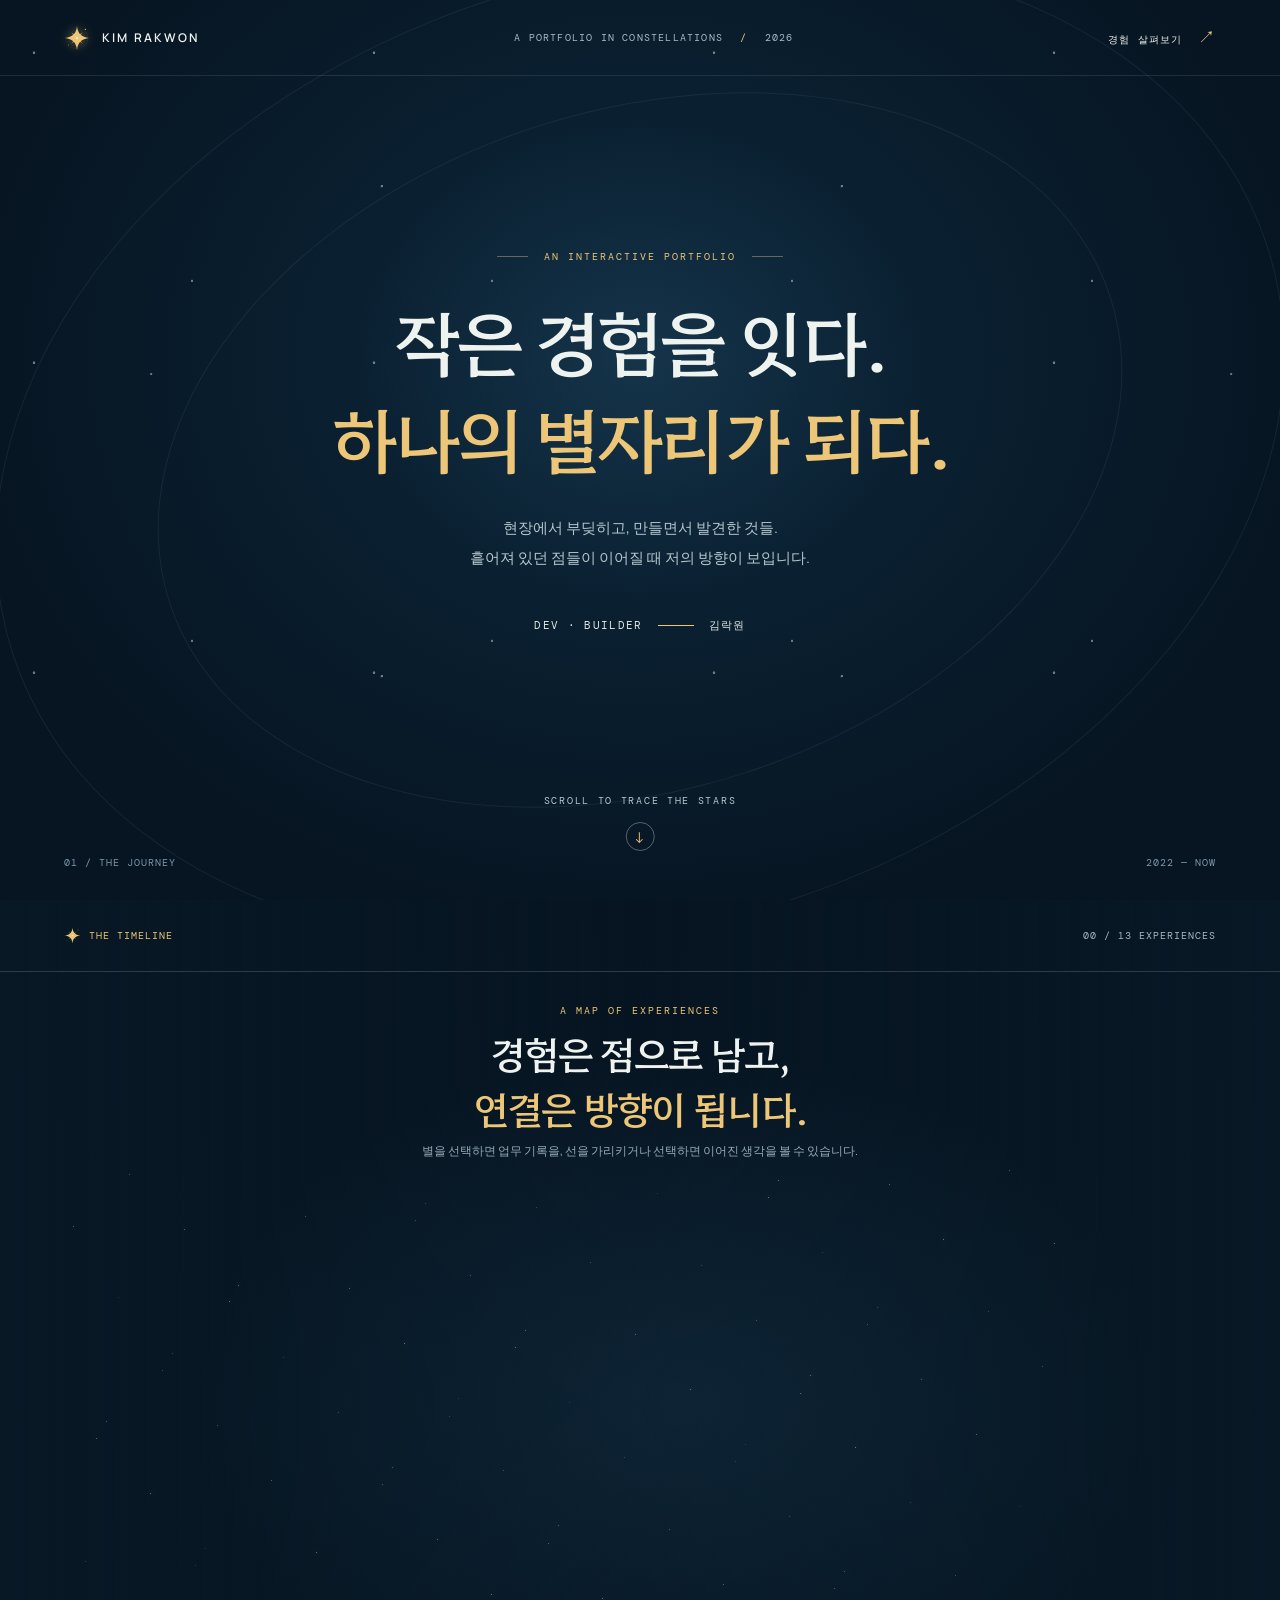
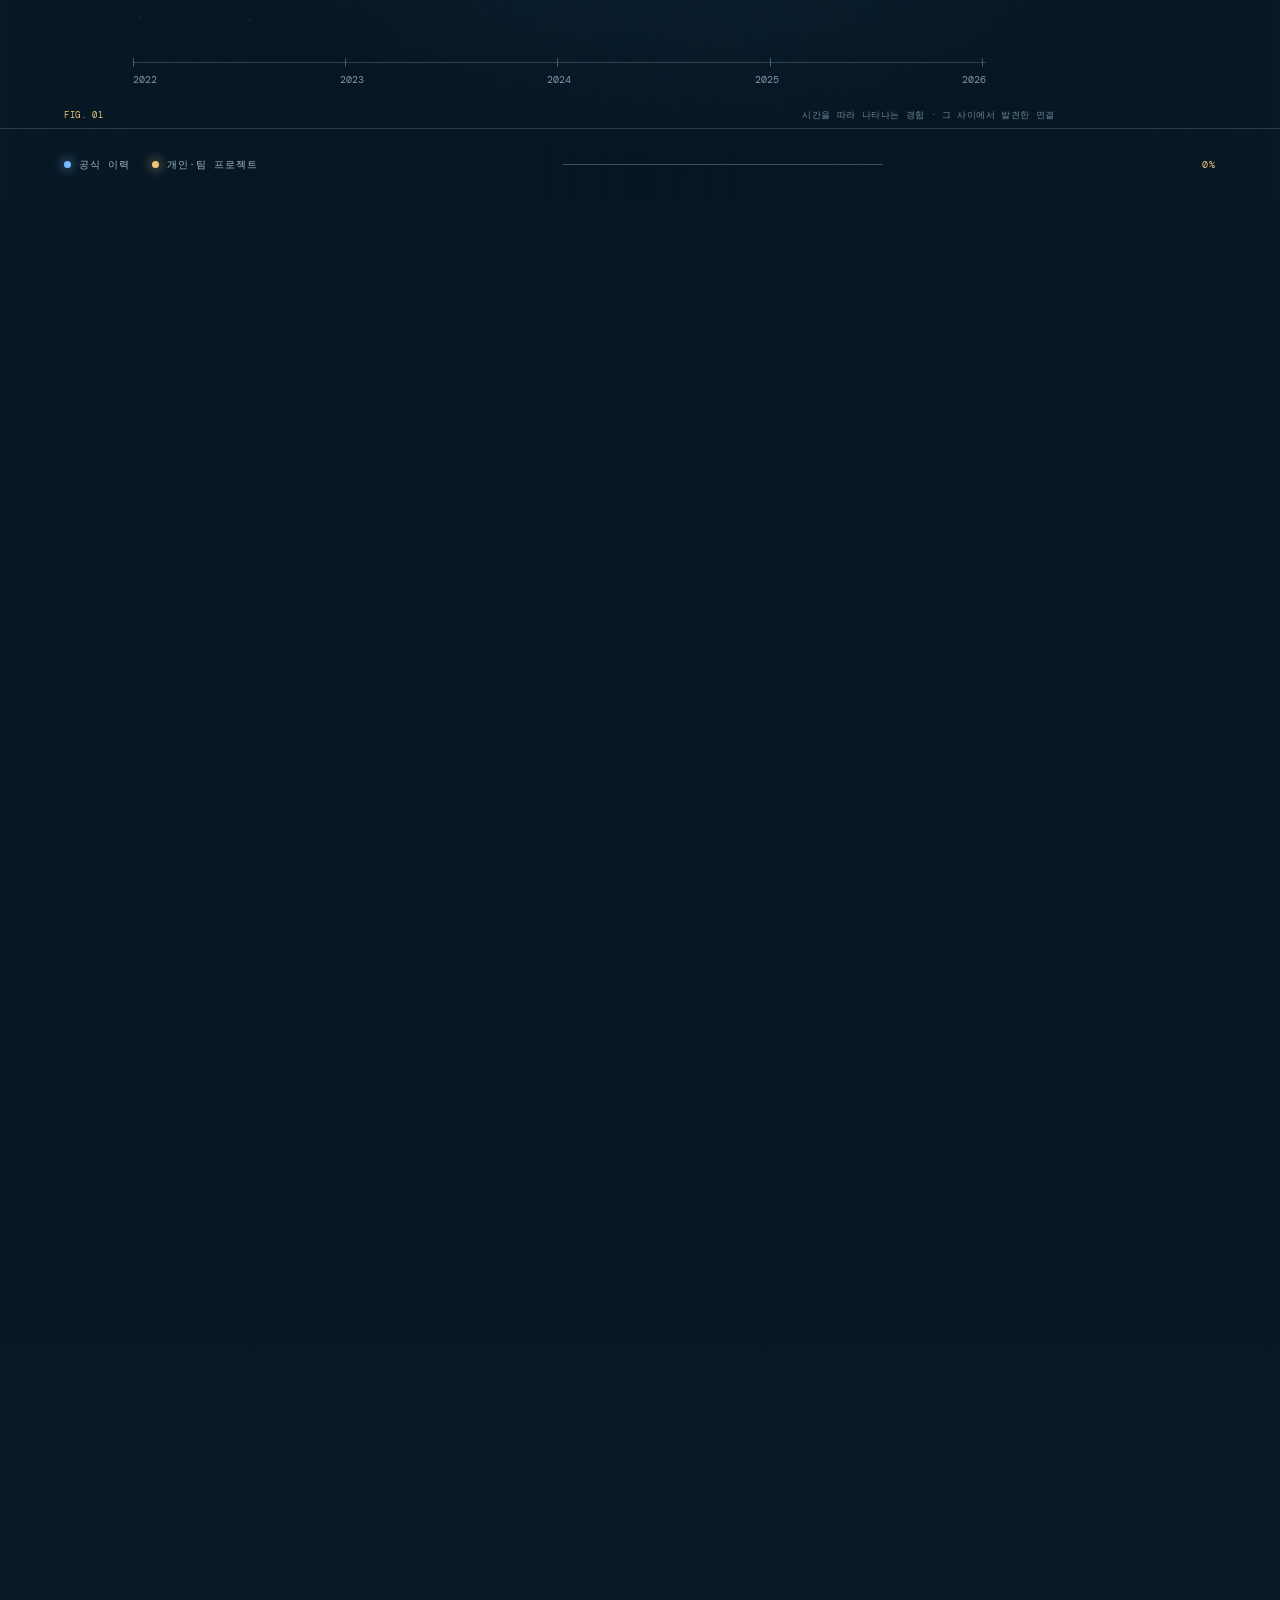
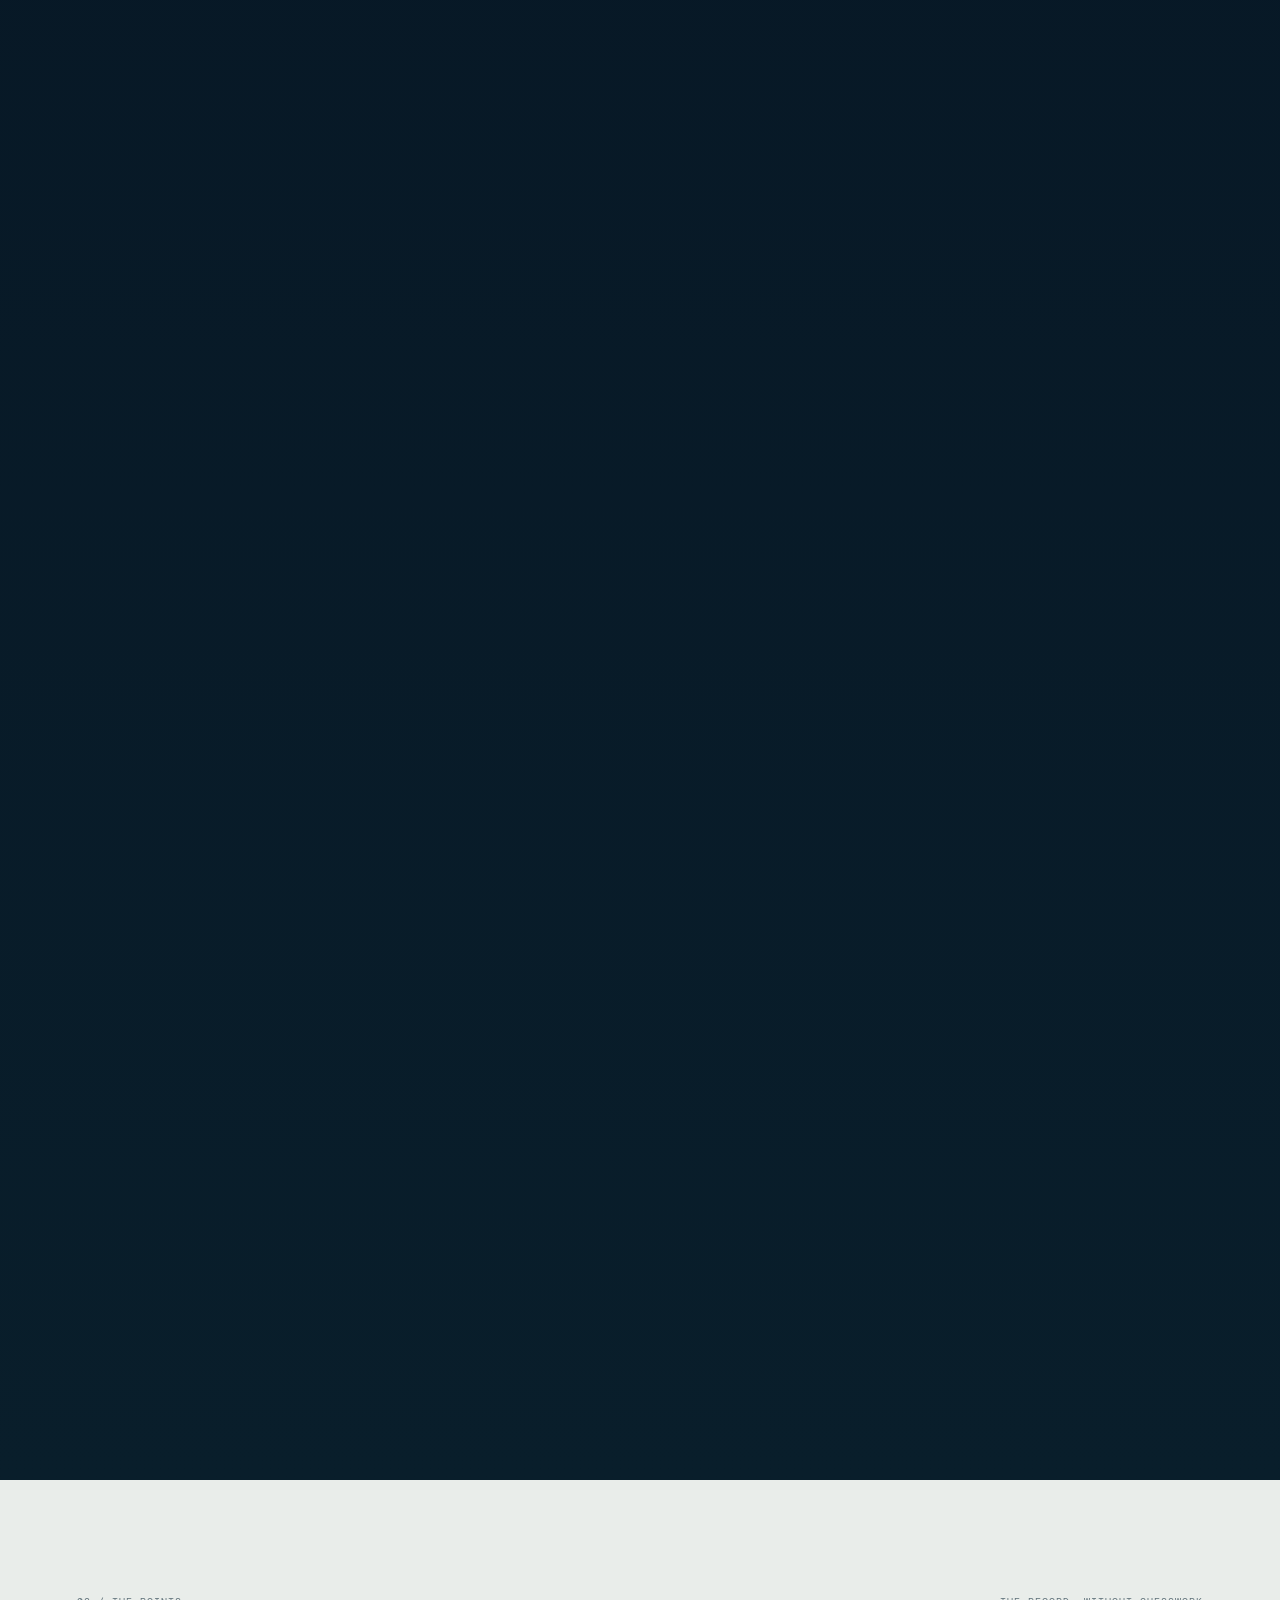
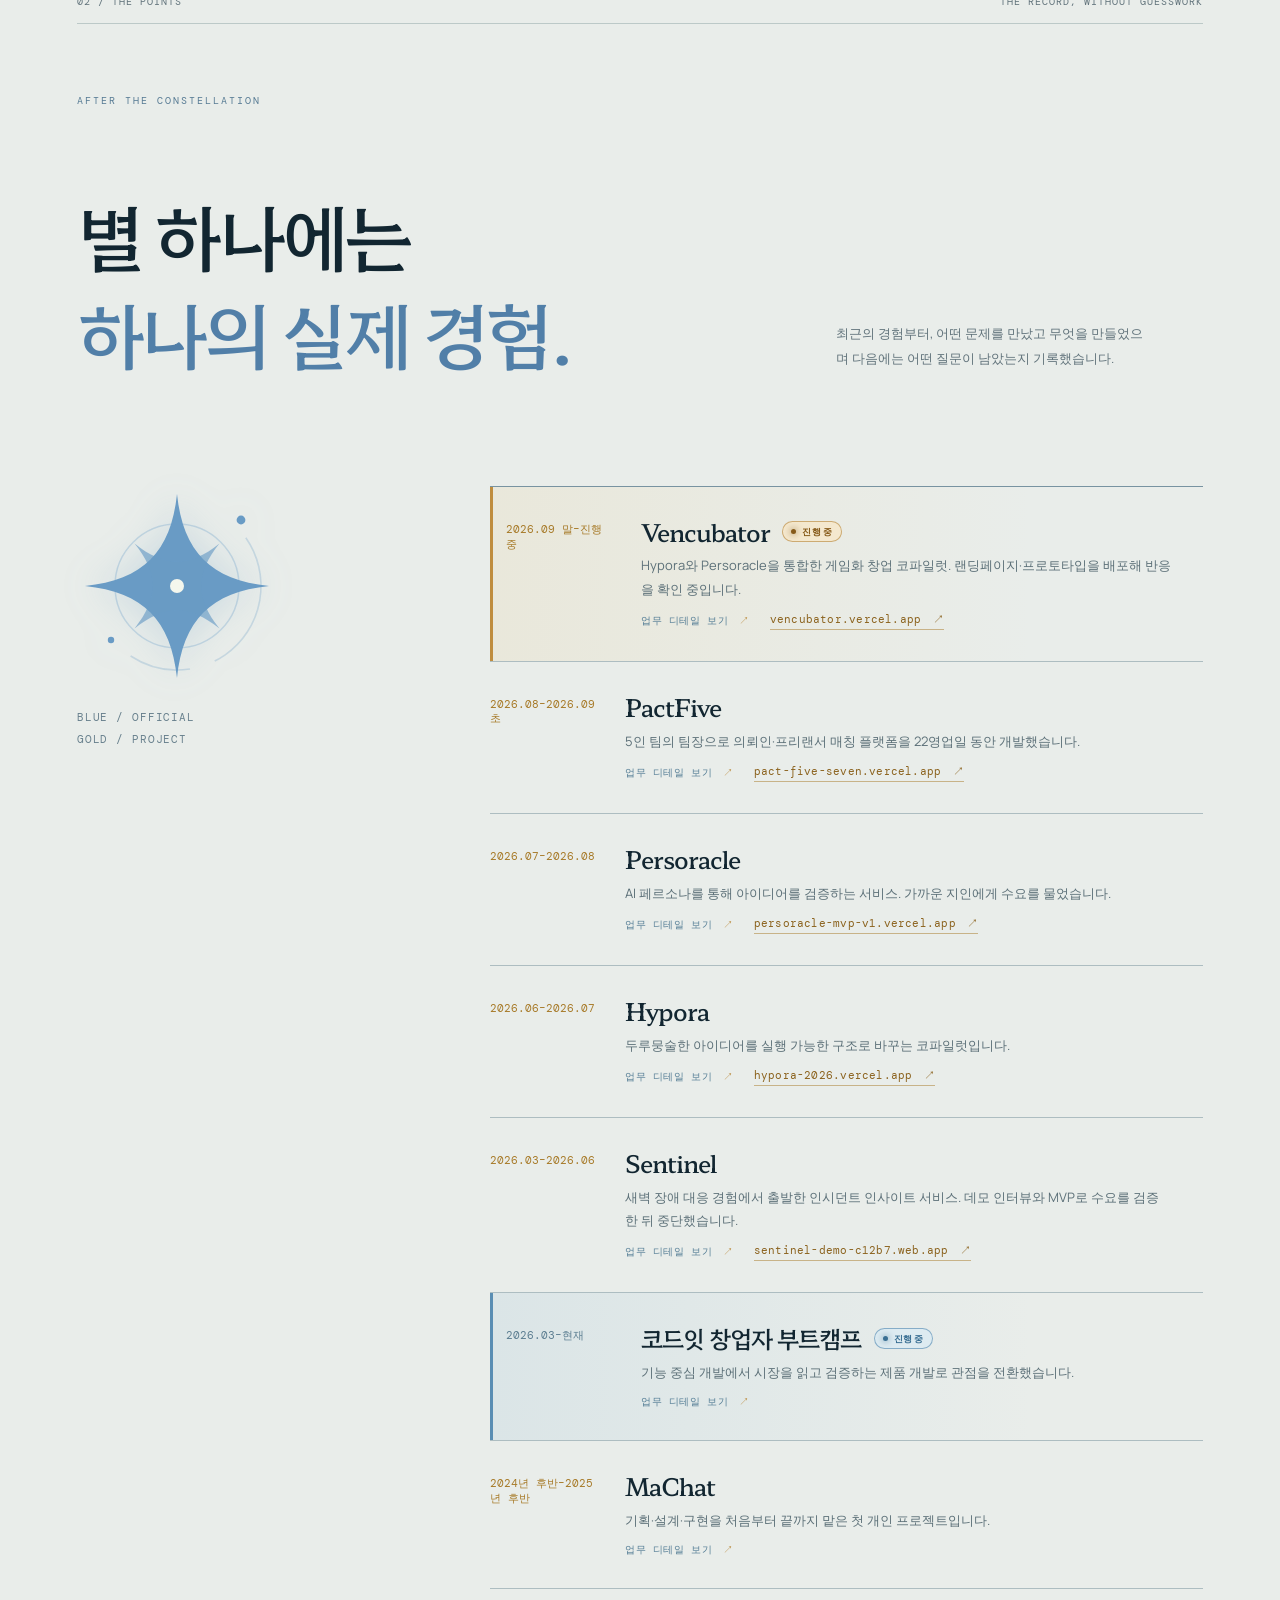
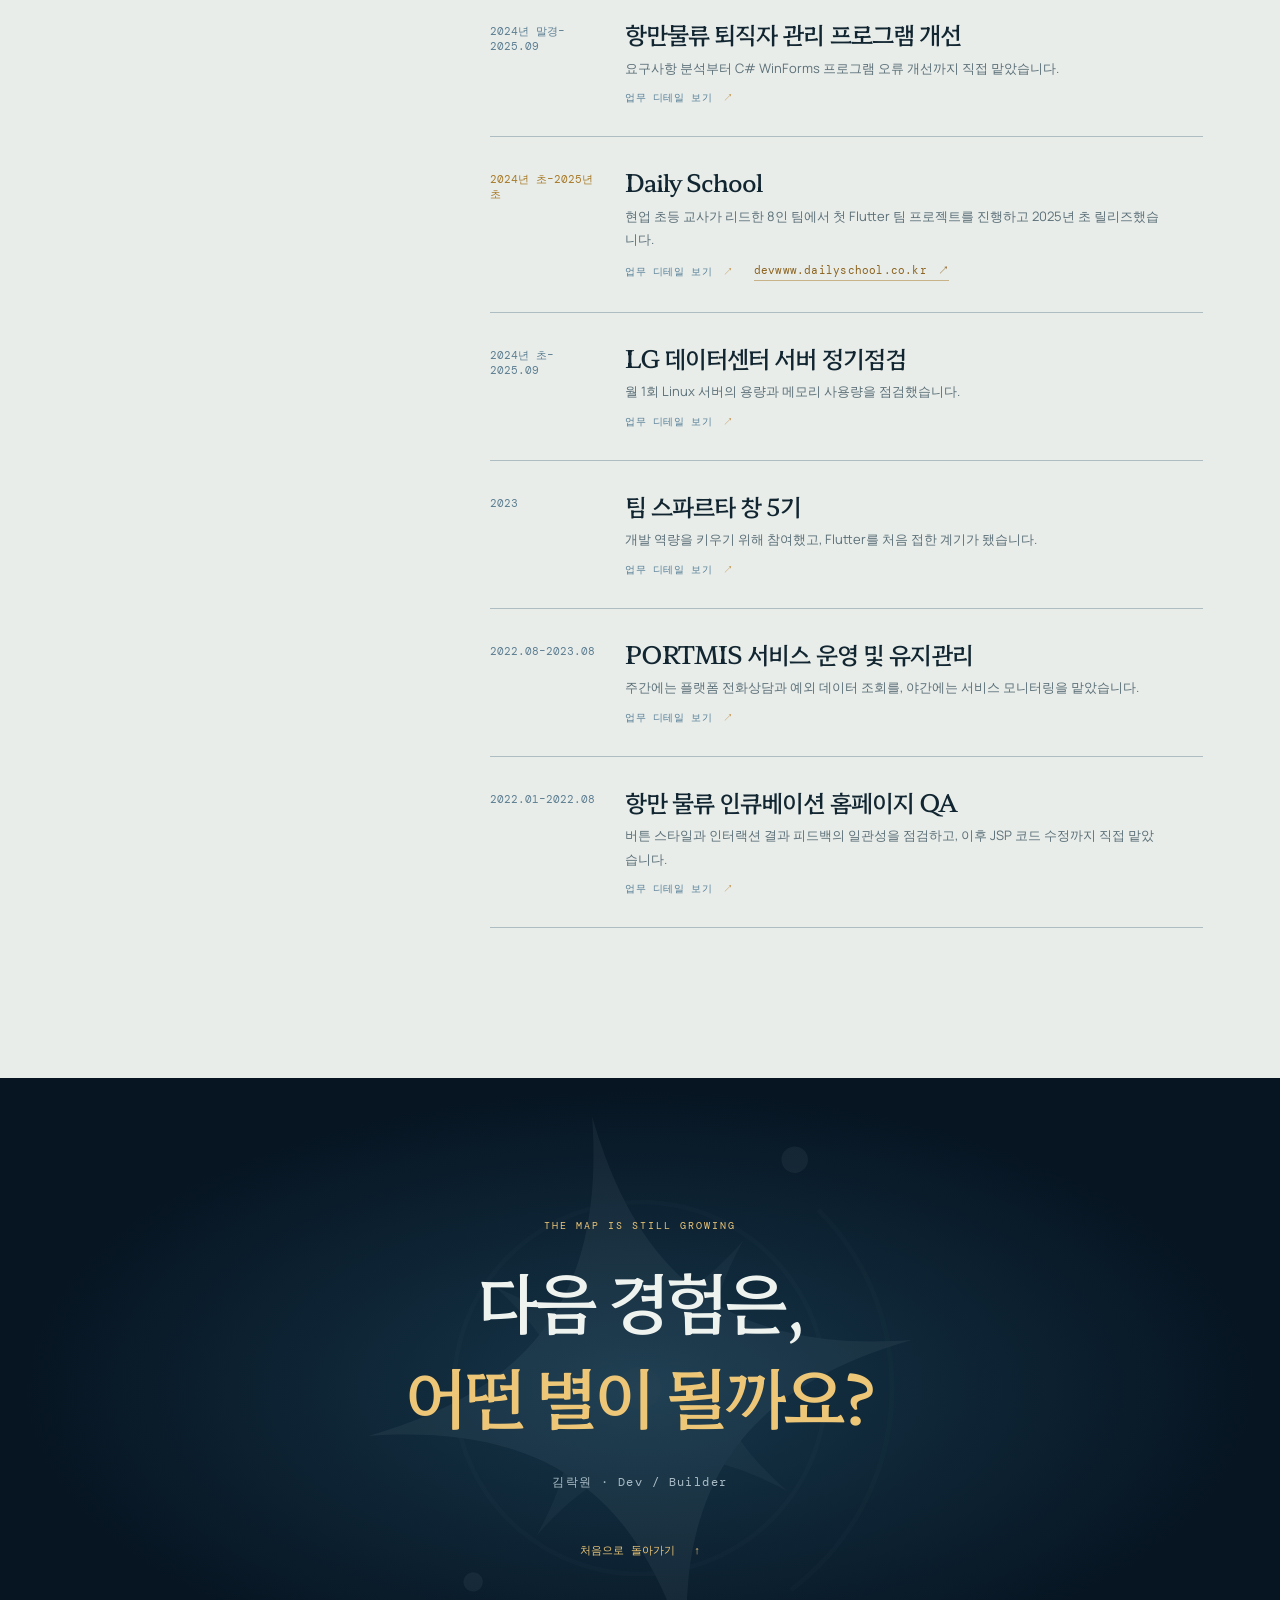
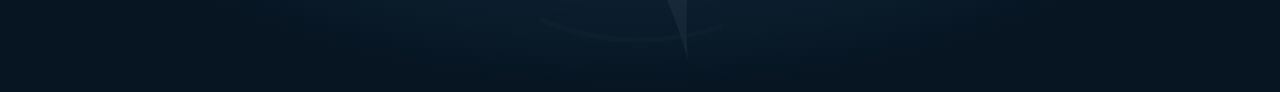
==== index.html @ ddd767a5 "Publish portfolio site" ====
<!doctype html>
<html lang="ko">
<head>
  <meta charset="utf-8">
  <meta name="viewport" content="width=device-width, initial-scale=1">
  <meta name="theme-color" content="#071522">
  <meta name="description" content="김락원의 경험을 잇는 인터랙티브 별자리 포트폴리오. 공식 경력과 개인 프로젝트를 시간의 흐름 속에서 살펴보세요.">
  <title>김락원 — 경험을 잇는 별자리</title>
  <link rel="icon" type="image/svg+xml" href="favicon.svg">
  <link rel="preconnect" href="https://fonts.googleapis.com">
  <link rel="preconnect" href="https://fonts.gstatic.com" crossorigin>
  <link href="https://fonts.googleapis.com/css2?family=DM+Mono:wght@400;500&family=Hahmlet:wght@400;500;600;700&family=Manrope:wght@400;500;600;700&display=swap" rel="stylesheet">
  <link rel="stylesheet" href="styles.css">
  <script src="portfolio-data.js" defer></script>
  <script src="script.js" defer></script>
</head>
<body>
  <svg class="symbol-defs" xmlns="http://www.w3.org/2000/svg" aria-hidden="true" focusable="false">
    <symbol id="constellation-mark" viewBox="0 0 100 100">
      <circle cx="50" cy="50" r="42" fill="none" stroke="currentColor" stroke-width=".8" opacity=".27" stroke-dasharray="72 13 31 148" transform="rotate(-35 50 50)"/>
      <circle cx="50" cy="50" r="31" fill="none" stroke="currentColor" stroke-width=".75" opacity=".3"/>
      <path d="M50 4 C53 33 67 47 96 50 C67 53 53 67 50 96 C47 67 33 53 4 50 C33 47 47 33 50 4Z" fill="currentColor"/>
      <path d="M50 20 C52 39 61 48 80 50 C61 52 52 61 50 80 C48 61 39 52 20 50 C39 48 48 39 50 20Z" fill="currentColor" opacity=".65" transform="rotate(45 50 50)"/>
      <circle cx="50" cy="50" r="3.5" fill="#f4f7ed"/>
      <circle cx="82" cy="17" r="2.2" fill="currentColor"/>
      <circle cx="17" cy="77" r="1.6" fill="currentColor"/>
    </symbol>
  </svg>
  <a class="skip-link" href="#experience">경험 목록으로 건너뛰기</a>
  <header class="site-header">
    <a class="brand" href="#top" aria-label="김락원 포트폴리오 맨 위로"><svg class="brand-mark" aria-hidden="true" focusable="false"><use href="#constellation-mark"/></svg><span>KIM RAKWON</span></a>
    <span class="header-index">A PORTFOLIO IN CONSTELLATIONS <i> / </i> 2026</span>
    <a class="header-link" href="#experience">경험 살펴보기 <span aria-hidden="true">↗</span></a>
  </header>

  <main id="top">
    <section class="prologue" aria-labelledby="intro-title">
      <div class="prologue-orbit orbit-one" aria-hidden="true"></div>
      <div class="prologue-orbit orbit-two" aria-hidden="true"></div>
      <div class="prologue-inner">
        <p class="eyebrow"><span class="eyebrow-rule"></span> AN INTERACTIVE PORTFOLIO <span class="eyebrow-rule"></span></p>
        <h1 id="intro-title"><span class="hero-title-line"><span class="hero-title-piece">작은 경험을 잇다.</span></span><span class="hero-title-line"><span class="hero-title-piece"><em>하나의 별자리가 되다.</em></span></span></h1>
        <p class="intro-copy">현장에서 부딪히고, 만들면서 발견한 것들.<br>흩어져 있던 점들이 이어질 때 저의 방향이 보입니다.</p>
        <p class="intro-signature">DEV · BUILDER <span class="signature-line"></span> 김락원</p>
      </div>
      <a class="scroll-cue" href="#constellation" aria-label="별자리 탐색 시작"><span>SCROLL TO TRACE THE STARS</span><span class="scroll-icon" aria-hidden="true">↓</span></a>
      <div class="prologue-corner left">01 / THE JOURNEY</div><div class="prologue-corner right">2022 — NOW</div>
    </section>

    <section class="constellation-scroll" id="constellation" aria-labelledby="sky-title">
      <div class="sky-stage">
        <div class="sky-grain" aria-hidden="true"></div>
        <div class="stage-top"><span class="stage-label"><svg class="stage-mark" aria-hidden="true" focusable="false"><use href="#constellation-mark"/></svg><span id="stagePhase">THE FIRST POINT</span></span><span class="stage-counter"><span id="stageCount">00</span> / <span id="totalCount">00</span> EXPERIENCES</span></div>
        <div class="stage-heading"><p class="eyebrow">A MAP OF EXPERIENCES</p><h2 id="sky-title">경험은 점으로 남고,<br><em>연결은 방향이 됩니다.</em></h2><p>별을 선택하면 업무 기록을, 선을 가리키거나 선택하면 이어진 생각을 볼 수 있습니다.</p></div>
        <div class="star-chart" id="starChart" aria-label="시간에 따라 드러나는 경험의 별자리">
          <div class="ambient-stars" id="ambientStars" aria-hidden="true"></div>
          <svg class="connection-layer" id="connectionLayer" viewBox="0 0 1000 600" preserveAspectRatio="none" aria-label="경험 사이의 관계"></svg>
          <div class="stars-layer" id="starsLayer"></div>
          <div class="chart-axis"><span>2022</span><span>2023</span><span>2024</span><span>2025</span><span>2026</span></div>
          <div class="chart-caption"><span class="chart-caption-index">FIG. 01</span><span>시간을 따라 나타나는 경험 · 그 사이에서 발견한 연결</span></div>
        </div>
        <aside class="skill-trace" id="skillTrace" aria-label="경험에 따라 변화하는 스킬 그래프"><button class="skill-toggle" id="skillToggle" type="button" aria-expanded="false" aria-controls="skillContent"><span>SKILL TRACE</span><span id="skillEvent">경험이 쌓이면 변합니다</span><b>↗</b></button><div class="skill-content" id="skillContent"><p>10점 만점 자기평가 · 6점은 중상급입니다. 스킬을 가리키거나 선택하면 관련 별이 강조됩니다.</p><div id="skillRows"></div></div></aside>
        <div class="stage-bottom"><div class="legend"><span><i class="legend-dot official"></i> 공식 이력</span><span><i class="legend-dot personal"></i> 개인·팀 프로젝트</span></div><div class="progress-track" aria-hidden="true"><span id="progressFill"></span></div><span class="progress-label" id="progressLabel">0%</span></div>
        <aside class="relation-popover" id="relationPopover" aria-live="polite" hidden><button id="relationClose" type="button" aria-label="관계 설명 닫기">×</button><span id="relationLabel">RELATION</span><h3 id="relationTitle"></h3><p id="relationBody"></p><small>확인된 영향과 같은 맥락의 경험을 설명에서 구분합니다.</small></aside>
      </div>
    </section>

    <section class="experience-section" id="experience" aria-labelledby="experience-title">
      <div class="section-top"><span>02 / THE POINTS</span><span>THE RECORD, WITHOUT GUESSWORK</span></div>
      <div class="experience-heading"><p class="eyebrow">AFTER THE CONSTELLATION</p><h2 id="experience-title">별 하나에는<br><em>하나의 실제 경험.</em></h2><p>최근의 경험부터, 어떤 문제를 만났고 무엇을 만들었으며 다음에는 어떤 질문이 남았는지 기록했습니다.</p></div>
      <div class="experience-layout"><div class="experience-intro"><svg class="intro-asterisk" aria-hidden="true" focusable="false"><use href="#constellation-mark"/></svg><p>BLUE / OFFICIAL<br>GOLD / PROJECT</p></div><ol class="experience-list" id="experienceList"></ol></div>
    </section>
    <section class="closing" aria-labelledby="closing-title"><svg class="closing-orbit" aria-hidden="true" focusable="false"><use href="#constellation-mark"/></svg><p class="eyebrow">THE MAP IS STILL GROWING</p><h2 id="closing-title">다음 경험은,<br><em>어떤 별이 될까요?</em></h2><p>김락원 · Dev / Builder</p><a href="#top">처음으로 돌아가기 <span aria-hidden="true">↑</span></a></section>
  </main>
  <dialog class="detail-dialog" id="detailDialog" aria-labelledby="dialogTitle"><div class="dialog-head"><span id="dialogGroup">EXPERIENCE</span><button id="dialogClose" type="button" aria-label="상세 설명 닫기">×</button></div><div class="dialog-scroll"><div class="dialog-hero"><p id="dialogDate"></p><h2 id="dialogTitle"></h2><p id="dialogSummary"></p></div><div class="dialog-grid"><section><span>01 / PROBLEM</span><h3>어떤 문제였나</h3><p id="dialogProblem"></p></section><section><span>02 / SOLUTION</span><h3>어떻게 풀었나</h3><p id="dialogSolution"></p></section></div><section class="dialog-metrics"><span>03 / EVIDENCE</span><h3>확인할 수 있는 수치와 기록</h3><ul id="dialogMetrics"></ul></section><section class="dialog-extra" id="dialogExtra" hidden><span>04 / IMPLEMENTATION</span><h3>구현 기록</h3><p id="dialogExtraText"></p></section><div class="model-gallery" id="modelGallery" hidden><div class="model-heading"><span>ILLUSTRATIVE MODELS / NOT MEASURED RESULTS</span><h3>MaChat의 읽기량과 AI 호출 설계</h3><p>아래 값은 가정을 바꿔 보는 설계 비교입니다. 실측 성능이나 실제 비용을 뜻하지 않습니다.</p></div><div class="model-grid"><div class="model-card"><h4>채팅 첫 진입의 문서 읽기</h4><p>3개 방에 500개 메시지가 있다고 가정. 각 방에서 처음 30개만 불러옵니다.</p><div class="model-bars"><div><span>전체 불러오기</span><b id="chatBaseline">1,500</b><i style="--bar:100%"></i></div><div><span>초기 30개씩</span><b id="chatOptimized">90</b><i class="gold" style="--bar:6%"></i></div></div><strong id="chatSaving">초기 문서 읽기 94% 감소(모델)</strong><small>이후 스크롤에 따른 추가 읽기, 캐시 적중률, 네트워크 요청 수는 포함하지 않습니다.</small></div><div class="model-card"><h4>마스터 Voca의 호출 재사용</h4><p>사용자마다 20개 단어를 조회하고, 전체에 100개의 고유 단어가 있다고 가정합니다.</p><label for="userRange">가정 사용자 수 <output id="userOutput">100명</output></label><input id="userRange" type="range" min="10" max="1000" step="10" value="100"><div class="model-bars"><div><span>매번 AI 추론</span><b id="vocaBaseline">2,000</b><i style="--bar:100%"></i></div><div><span>마스터 Voca 재사용</span><b id="vocaOptimized">100</b><i class="gold" style="--bar:5%"></i></div></div><strong id="vocaSaving">AI 호출 95% 감소(모델)</strong><small>마스터에 없는 단어, 새 단어의 선처리 비용과 실제 캐시 적중률은 별도입니다.</small></div></div></div><div class="dialog-foot"><a id="dialogLink" href="#" target="_blank" rel="noopener noreferrer" hidden>서비스 보기 <span aria-hidden="true">↗</span></a></div></div></dialog>
</body>
</html>
---- styles.css ----
:root{--night:#071522;--night-2:#091d2d;--night-3:#0c2535;--ink:#eef3f0;--muted:#9caeb9;--line:#ffffff29;--blue:#7db9ff;--gold:#edc677;--serif:Hahmlet,Georgia,serif;--sans:Manrope,'Apple SD Gothic Neo',sans-serif;--mono:'DM Mono',monospace}*{box-sizing:border-box}html{scroll-behavior:smooth}body{margin:0;background:var(--night);color:var(--ink);font-family:var(--sans);overflow-x:hidden}button,a{-webkit-tap-highlight-color:transparent}button{font:inherit}a{color:inherit}.skip-link{position:absolute;top:-100px;left:12px;z-index:60;background:#fff;color:#001;padding:12px}.skip-link:focus{top:12px}.site-header{position:absolute;z-index:20;top:0;left:0;width:100%;height:76px;display:flex;align-items:center;justify-content:space-between;padding:0 clamp(22px,5vw,84px);border-bottom:1px solid #ffffff1a}.brand{display:flex;align-items:center;gap:12px;text-decoration:none;font:600 12px var(--sans);letter-spacing:.18em}.brand-mark{font-size:24px;color:var(--gold);line-height:1}.header-index,.header-link{font:10px var(--mono);letter-spacing:.12em;color:#a9bac4}.header-index i{color:var(--gold);font-style:normal;margin:0 10px}.header-link{text-decoration:none;color:var(--ink)}.header-link span{color:var(--gold);font-size:17px;margin-left:8px}.prologue{min-height:100svh;min-height:760px;display:grid;place-items:center;position:relative;isolation:isolate;overflow:hidden;background:radial-gradient(ellipse at 50% 40%,#15344a 0%,#0a2031 32%,var(--night) 74%)}.prologue:before{content:'';position:absolute;inset:0;z-index:-1;opacity:.42;background-image:radial-gradient(circle at 10% 17%,#fff 0 1px,transparent 1.6px),radial-gradient(circle at 83% 38%,#fff 0 1px,transparent 1.5px),radial-gradient(circle at 64% 78%,#fff 0 .8px,transparent 1.5px),radial-gradient(circle at 28% 68%,#fff 0 .7px,transparent 1.5px);background-size:340px 310px,460px 490px,300px 360px,540px 550px}.prologue-orbit{position:absolute;border:1px solid #bad7ec14;border-radius:50%;transform:rotate(-18deg);pointer-events:none}.orbit-one{width:min(90vw,990px);height:min(62vw,680px)}.orbit-two{width:min(115vw,1320px);height:min(85vw,950px)}.prologue-inner{position:relative;text-align:center;padding:118px 24px 135px;width:100%;max-width:1200px}.eyebrow{font:10px var(--mono);letter-spacing:.2em;color:var(--gold);margin:0}.prologue .eyebrow{display:flex;justify-content:center;align-items:center;gap:16px}.eyebrow-rule{width:31px;height:1px;background:#dab67670}.prologue h1{font:500 clamp(46px,5.6vw,89px)/1.35 var(--serif);letter-spacing:-.055em;margin:28px 0 28px;text-wrap:balance}.prologue h1 em,.stage-heading h2 em,.experience-heading h2 em,.closing h2 em{font-style:normal;color:var(--gold)}.intro-copy{font-size:clamp(13px,1.2vw,16px);line-height:1.95;color:#b7c7ce;margin:0}.intro-signature{display:flex;align-items:center;justify-content:center;gap:15px;margin:45px 0 0;color:#e2e9e7;font:11px var(--mono);letter-spacing:.12em}.signature-line{height:1px;width:36px;background:var(--gold)}.scroll-cue{position:absolute;bottom:49px;left:50%;transform:translateX(-50%);display:flex;flex-direction:column;align-items:center;gap:15px;text-decoration:none;font:10px var(--mono);letter-spacing:.17em;color:#b7c7ce;white-space:nowrap}.scroll-icon{border:1px solid #ffffff52;border-radius:50%;height:29px;width:29px;display:grid;place-items:center;font:15px var(--sans);color:var(--gold);animation:nudge 2.8s ease-in-out infinite}@keyframes nudge{50%{transform:translateY(5px)}}.prologue-corner{position:absolute;bottom:31px;font:10px var(--mono);color:#7d97a7;letter-spacing:.1em}.prologue-corner.left{left:clamp(22px,5vw,84px)}.prologue-corner.right{right:clamp(22px,5vw,84px)}
.constellation-scroll{height:420vh;position:relative;background:linear-gradient(#071522,#071725 48%,#091e2b)}.sky-stage{height:100svh;min-height:680px;position:sticky;top:0;overflow:hidden;isolation:isolate;display:flex;flex-direction:column}.sky-grain{pointer-events:none;position:absolute;inset:0;z-index:-1;background:radial-gradient(ellipse at 53% 56%,#16354a77,transparent 50%),linear-gradient(90deg,#081825 0%,transparent 50%,#081825 100%)}.stage-top,.stage-bottom{display:flex;align-items:center;justify-content:space-between;padding-left:clamp(22px,5vw,84px);padding-right:clamp(22px,5vw,84px);height:72px;flex:none}.stage-top{border-bottom:1px solid var(--line)}.stage-label,.stage-counter,.legend,.progress-label{font:10px var(--mono);letter-spacing:.1em;color:#a7b9c5}.stage-label{color:var(--gold)}.stage-heading{text-align:center;padding:32px 20px 8px;flex:none;transition:opacity .5s,transform .5s}.stage-heading h2{font:500 clamp(28px,3vw,48px)/1.42 var(--serif);letter-spacing:-.05em;margin:8px 0}.stage-heading>p:last-child{font-size:12px;color:#96aab7;margin:0}.sky-stage.is-late .stage-heading{opacity:.3;transform:translateY(-8px)}.star-chart{position:relative;flex:1;min-height:330px;max-height:620px;margin:0 clamp(16px,5vw,82px) 0;overflow:hidden}.ambient-stars{position:absolute;inset:0;pointer-events:none}.ambient-stars i{position:absolute;display:block;width:1px;height:1px;border-radius:50%;background:#d0e2e8;opacity:var(--twinkle);box-shadow:0 0 5px #b8d5e7}.connection-layer,.stars-layer{position:absolute;inset:0;width:100%;height:100%}.connection-layer{overflow:visible;pointer-events:none}.connection-path{fill:none;stroke:#a5c8e6;stroke-width:1.15;opacity:.52;stroke-dasharray:var(--length);stroke-dashoffset:var(--length);transition:stroke-dashoffset .45s linear}.connection-path.is-gold{stroke:#dfbd82;opacity:.38;stroke-dasharray:5 8;stroke-dashoffset:0;opacity:0;transition:opacity .6s}.connection-path.is-gold.is-visible{opacity:.45}.star{position:absolute;left:var(--x);top:var(--y);width:54px;height:54px;transform:translate(-50%,-50%) scale(.25);border:0;background:none;color:var(--blue);cursor:pointer;opacity:0;pointer-events:none;transition:opacity .46s,transform .46s cubic-bezier(.2,.8,.2,1);padding:0;display:grid;place-items:center}.star.is-visible{transform:translate(-50%,-50%) scale(1);opacity:1;pointer-events:auto}.star.is-gold{color:var(--gold)}.star:before{content:'';width:16px;height:16px;border-radius:50%;border:1px solid currentColor;position:absolute;opacity:.35;box-shadow:0 0 23px currentColor}.star:after{content:'';width:7px;height:7px;border-radius:50%;background:currentColor;box-shadow:0 0 12px currentColor,0 0 27px currentColor}.star:hover:before,.star:focus-visible:before,.star.is-selected:before{width:30px;height:30px;opacity:.6}.star:focus-visible{outline:1px solid currentColor;outline-offset:4px;border-radius:50%}.star-label{position:absolute;top:37px;left:50%;transform:translateX(-50%);white-space:nowrap;font:10px var(--mono);letter-spacing:.06em;color:#b9d0d9;text-shadow:0 1px 10px #071522}.star[data-side="left"] .star-label{left:0;transform:none}.star[data-side="right"] .star-label{left:auto;right:0;transform:none}.star.is-gold .star-label{color:#e5c88d}.chart-axis{position:absolute;bottom:42px;left:7%;right:7%;display:flex;justify-content:space-between;border-top:1px solid #d0e4f233;padding-top:10px;font:10px var(--mono);color:#8199a9}.chart-axis:before{content:'';position:absolute;left:0;right:0;top:-5px;height:9px;background:repeating-linear-gradient(90deg,#a7c4d85c 0 1px,transparent 1px calc(25% - 1px))}.chart-caption{position:absolute;bottom:6px;left:0;right:0;display:flex;justify-content:space-between;font:9px var(--mono);letter-spacing:.07em;color:#6d8797}.chart-caption-index{color:var(--gold)}.stage-bottom{gap:28px;border-top:1px solid var(--line)}.legend{display:flex;gap:22px;white-space:nowrap}.legend>span{display:flex;align-items:center;gap:8px}.legend-dot{width:7px;height:7px;border-radius:50%;display:inline-block;box-shadow:0 0 12px currentColor}.legend-dot.official{background:var(--blue);color:var(--blue)}.legend-dot.personal{background:var(--gold);color:var(--gold)}.progress-track{height:1px;background:#ffffff3a;flex:1;max-width:320px}.progress-track span{height:2px;background:var(--gold);display:block;width:0;transform:translateY(-.5px)}.progress-label{min-width:28px;text-align:right;color:var(--gold)}.star-popover{position:absolute;z-index:8;width:min(310px,calc(100vw - 40px));left:var(--popup-x,70%);top:var(--popup-y,49%);transform:translate(-50%,-50%);padding:19px 21px 16px;background:#e9eef0;color:#172a37;box-shadow:0 22px 60px #0007;pointer-events:auto}.star-popover[hidden]{display:none}.star-popover:before{content:'';position:absolute;top:-6px;left:23px;width:12px;height:12px;background:#e9eef0;transform:rotate(45deg)}.popover-top{display:flex;align-items:center;justify-content:space-between;color:#4176a8;font:10px var(--mono);letter-spacing:.13em}.star-popover.is-gold .popover-top{color:#9a6b18}.popover-top button{border:0;background:none;color:#536e7b;cursor:pointer;font:23px var(--sans);line-height:1}.popover-date{margin:17px 0 7px;color:#5d7682;font:10px var(--mono)}.star-popover h3{margin:0 0 10px;font:600 20px/1.45 var(--serif);letter-spacing:-.04em}.star-popover>p:not(.popover-date){font:13px/1.72 var(--sans);color:#425865;margin:0 0 15px}.popover-source{display:block;border-top:1px solid #adc0c8;padding-top:10px;font:9px var(--mono);color:#647d88}
.experience-section{background:#e9edea;color:#122631;padding:115px clamp(22px,6vw,100px) 150px}.section-top{display:flex;justify-content:space-between;color:#61737b;font:10px var(--mono);letter-spacing:.1em;border-bottom:1px solid #bcc9c8;padding-bottom:15px}.experience-heading{display:grid;grid-template-columns:1.3fr .7fr;align-items:end;gap:6vw;margin:70px 0 105px}.experience-heading .eyebrow{grid-column:1/-1;color:#577b94}.experience-heading h2{font:500 clamp(46px,5.7vw,80px)/1.35 var(--serif);letter-spacing:-.06em;margin:0}.experience-heading h2 em{color:#517fa8}.experience-heading>p:last-child{max-width:310px;color:#61737b;font:13px/1.9 var(--sans);margin:0 0 10px}.experience-layout{display:grid;grid-template-columns:.4fr 1fr;gap:10vw}.experience-intro{position:sticky;top:28px;align-self:start}.intro-asterisk{font:200px/1 var(--serif);color:#699bc5}.experience-intro p{font:11px/2 var(--mono);letter-spacing:.08em;color:#68808d;margin:20px 0}.experience-list{margin:0;padding:0;list-style:none;border-top:1px solid #7893a1}.experience-list li{display:grid;grid-template-columns:110px 1fr;gap:25px;padding:28px 0 31px;border-bottom:1px solid #adbdc1}.experience-list .date{font:11px var(--mono);color:#5c7e91;padding-top:7px}.experience-list li.personal .date{color:#a77a28}.experience-list h3{font:500 24px/1.4 var(--serif);letter-spacing:-.04em;margin:0 0 6px}.experience-list p{margin:0;max-width:540px;color:#5c7078;font:13px/1.8 var(--sans)}.experience-list small{display:block;margin-top:10px;color:#7d939b;font:10px var(--mono)}.closing{min-height:620px;position:relative;text-align:center;display:flex;flex-direction:column;align-items:center;justify-content:center;overflow:hidden;padding:100px 20px;background:radial-gradient(ellipse at center,#16364a,#071522 68%)}.closing-orbit{position:absolute;z-index:0;font:600px/1 var(--serif);color:#cce7ef08;pointer-events:none}.closing>*:not(.closing-orbit){position:relative}.closing h2{font:500 clamp(41px,5.3vw,76px)/1.4 var(--serif);letter-spacing:-.06em;margin:20px 0}.closing>p:not(.eyebrow){color:#abbec8;font:12px var(--mono);letter-spacing:.12em}.closing a{font:11px var(--mono);text-decoration:none;color:var(--gold);margin-top:40px}.closing a span{margin-left:12px}
@media(max-width:760px){.site-header{height:60px;padding:0 20px}.header-index{display:none}.header-link{font-size:9px}.prologue{min-height:680px}.prologue-inner{padding:110px 20px 120px}.prologue h1{font-size:clamp(39px,8.6vw,65px);line-height:1.45}.intro-copy{font-size:13px}.prologue-corner{bottom:25px;font-size:9px}.scroll-cue{bottom:63px}.constellation-scroll{height:420vh}.sky-stage{min-height:620px}.stage-top,.stage-bottom{height:57px;padding:0 18px}.stage-label,.stage-counter{font-size:9px}.stage-heading{padding:22px 15px 5px}.stage-heading h2{font-size:clamp(27px,5.5vw,38px)}.stage-heading>p:last-child{font-size:10px;max-width:280px;margin:0 auto;line-height:1.6}.star-chart{margin:0 8px;min-height:300px}.star{width:44px;height:44px}.star-label{font-size:8px;top:32px}.chart-axis{bottom:45px;font-size:8px}.chart-caption{font-size:7px;line-height:1.4;gap:8px}.chart-caption span:last-child{text-align:right}.stage-bottom{gap:12px}.legend{gap:10px;font-size:8px}.legend>span{gap:4px}.progress-track{min-width:30px}.progress-label{font-size:9px}.star-popover{left:50%;top:auto;bottom:66px;transform:translateX(-50%);width:min(350px,calc(100vw - 30px));padding:15px 18px}.star-popover:before{display:none}.experience-section{padding:80px 22px 100px}.experience-heading{grid-template-columns:1fr;gap:25px;margin:50px 0 70px}.experience-heading .eyebrow{grid-column:auto}.experience-heading h2{font-size:clamp(42px,8vw,61px)}.experience-layout{display:block}.experience-intro{position:static;display:flex;align-items:center;gap:18px}.intro-asterisk{font-size:68px}.experience-intro p{font-size:9px}.experience-list li{grid-template-columns:75px 1fr;gap:10px}.experience-list h3{font-size:19px}.experience-list .date,.experience-list small{font-size:9px}.experience-list p{font-size:12px}.closing{min-height:540px}.closing-orbit{font-size:400px}}
@media(max-height:700px){.stage-heading{padding:14px 15px 0}.stage-heading h2{font-size:30px;margin:5px 0}.stage-heading>p:last-child{font-size:10px}.star-chart{min-height:260px}.stage-top,.stage-bottom{height:52px}}
@media(prefers-reduced-motion:reduce){html{scroll-behavior:auto}.scroll-icon{animation:none}.star,.connection-path,.stage-heading{transition:none!important}.constellation-scroll{height:100svh;min-height:680px}.sky-stage{position:relative}.star{opacity:1;transform:translate(-50%,-50%) scale(1);pointer-events:auto}.connection-path{stroke-dashoffset:0}.connection-path.is-gold{opacity:.45}.stage-heading{opacity:1!important;transform:none!important}}
.prologue{min-height:max(760px,100svh)}
@media(max-width:760px){.prologue{min-height:max(680px,100svh)}}

/* Relationship lines and skill trace */
.connection-layer{pointer-events:auto;overflow:visible}
.stars-layer{pointer-events:none}
.stars-layer .star.is-visible{pointer-events:auto}
.relation{pointer-events:none;outline:none}
.relation:not(.is-revealed){opacity:0}
.relation.is-revealed{pointer-events:auto;cursor:help}
.relation-visible{fill:none;stroke:#83baff;stroke-width:1.6;opacity:.68;stroke-dasharray:var(--length);stroke-dashoffset:var(--length);transition:stroke-dashoffset .28s linear,stroke-width .18s,opacity .18s}
.relation-flutter .relation-visible,.relation-codeit .relation-visible{stroke:#e8c57c}
.relation-bridge .relation-visible{stroke:#d4d3bc}
.relation-integration .relation-visible{stroke:#d7cfaa;opacity:.48}
.relation-integration .relation-visible.is-complete{stroke-dashoffset:0!important}
.relation-catalyst .relation-visible{stroke:#a9c5de;opacity:.75}
.relation-catalyst .relation-visible.is-complete{stroke-dasharray:5 9;stroke-dashoffset:0!important}
.relation-hit{fill:none;stroke:transparent;stroke-width:22;pointer-events:stroke}
.relation.is-active .relation-visible,.relation:focus-visible .relation-visible{stroke-width:3;opacity:1;filter:drop-shadow(0 0 6px currentColor)}
.relation-popover{position:absolute;z-index:9;left:var(--relation-x,76%);bottom:104px;transform:translateX(-50%);width:min(300px,calc(100vw - 30px));padding:18px 20px;background:#eef2ee;color:#173143;box-shadow:0 22px 50px #0007;pointer-events:auto}
.relation-popover[hidden]{display:none}
.relation-popover>button{position:absolute;right:12px;top:9px;border:0;background:none;color:#647f8b;font:20px var(--sans);cursor:pointer}
.relation-popover>span{font:10px var(--mono);color:#916f35;letter-spacing:.05em}
.relation-popover h3{font:600 19px/1.4 var(--serif);margin:10px 0}
.relation-popover p{font:12px/1.7 var(--sans);color:#405764;margin:0 0 12px}
.relation-popover small{display:block;border-top:1px solid #bdc9c9;padding-top:9px;color:#73868f;font:9px/1.6 var(--mono)}
.skill-trace{position:absolute;z-index:7;top:97px;right:clamp(13px,2.5vw,35px);width:188px;padding:13px 13px 15px;background:#0b2637e8;border:1px solid #9ec4d63d;box-shadow:0 16px 40px #0004;opacity:.48;transition:opacity .25s,transform .25s}
.skill-trace:not(.has-experience){opacity:0;pointer-events:none}
.skill-trace:hover,.skill-trace:focus-within,.skill-trace.is-open{opacity:1;transform:translateY(-2px)}
.skill-toggle{width:100%;display:flex;align-items:center;justify-content:space-between;gap:6px;border:0;background:none;color:var(--gold);padding:0;text-align:left;cursor:pointer;font:9px var(--mono);letter-spacing:.07em}
.skill-toggle>span:nth-child(2){display:none}.skill-toggle b{font:16px var(--sans)}
.skill-content>p{font:9px/1.5 var(--sans);color:#9fb6c3;margin:9px 0 12px}
.skill-row{margin-top:9px}.skill-row>div:first-child{display:flex;justify-content:space-between;gap:5px;color:#ccdae0;font:10px var(--sans)}.skill-row small{font:9px var(--mono);color:#9aaeb9}.skill-cells{display:grid;grid-template-columns:repeat(var(--skill-scale,10),minmax(0,1fr));gap:3px;margin-top:4px}.skill-cells i{height:6px;background:#b9ced526;display:block;transition:background .3s,box-shadow .3s}.skill-cells i.filled.blue{background:#80bafb;box-shadow:0 0 7px #80bafb88}.skill-cells i.filled.gold{background:#edc677;box-shadow:0 0 7px #edc67777}
.skill-row{display:block;width:100%;padding:5px 3px;margin:4px 0 0;border:1px solid transparent;border-radius:4px;background:transparent;text-align:left;cursor:pointer;color:#ccdae0;transition:background .2s,border-color .2s}.skill-row-head{display:flex;justify-content:space-between;gap:5px;font:10px var(--sans)}.skill-row:hover,.skill-row:focus-visible,.skill-row.is-active{background:#c1dceb12;border-color:#b8d4e540}.skill-row:focus-visible{outline:1px solid var(--gold);outline-offset:2px}.skill-row.is-active .skill-row-head{color:#fff}.skill-row.is-active .skill-cells i.filled{box-shadow:0 0 10px currentColor}.star-chart.is-skill-focus .star.is-visible:not(.is-skill-match){opacity:.2;filter:grayscale(.6)}.star-chart.is-skill-focus .star.is-skill-match{z-index:5;transform:translate(-50%,-50%) scale(1.3);opacity:1;filter:drop-shadow(0 0 16px currentColor)}.star-chart.is-skill-focus .star.is-skill-match .star-label{font-weight:700;color:currentColor}.star-chart.is-skill-focus .relation-visible{opacity:.17}
.skill-trace.has-skill{opacity:.67}.skill-trace.has-skill:hover,.skill-trace.has-skill:focus-within,.skill-trace.has-skill.is-open{opacity:1}
.list-detail{margin-top:11px;padding:0;border:0;background:none;color:#547d95;font:10px var(--mono);letter-spacing:.06em;cursor:pointer}.list-detail:hover{text-decoration:underline}
.list-detail span{color:#bd8f45;margin-left:4px}
.experience-actions{display:flex;align-items:center;flex-wrap:wrap;gap:8px 20px}
.list-project-link{margin-top:11px;padding-bottom:2px;border-bottom:1px solid #a77a2880;color:#8b621d;text-decoration:none;font:11px var(--mono);letter-spacing:.02em;overflow-wrap:anywhere}
.list-project-link:hover,.list-project-link:focus-visible{text-decoration:underline}
.list-project-link span{margin-left:4px}
.experience-list li.is-ongoing{box-shadow:inset 3px 0 #bf8d3f;background:linear-gradient(90deg,#ead7aa3d,transparent 76%);padding-left:16px}
.experience-list li.is-ongoing.official{box-shadow:inset 3px 0 #5a8eb3;background:linear-gradient(90deg,#b7d1df48,transparent 76%)}
.experience-list h3{display:flex;align-items:center;flex-wrap:wrap;column-gap:12px;row-gap:5px}
.status-badge{display:inline-flex;align-items:center;gap:6px;padding:5px 8px;border:1px solid #b98c43a8;border-radius:999px;background:#f4e8ce;color:#865a19;white-space:nowrap;font:700 9px/1 var(--sans);letter-spacing:.03em}
.status-badge::before{content:'';width:5px;height:5px;border-radius:50%;background:currentColor;box-shadow:0 0 7px currentColor}
.experience-list li.official .status-badge{border-color:#5a8eb3a8;background:#ddebf1;color:#396f93}

/* Detail dialog */
.detail-dialog{width:min(900px,calc(100vw - 34px));height:min(800px,calc(100svh - 34px));max-width:none;max-height:none;margin:auto;padding:0;border:1px solid #95acba;background:#e9eeec;color:#142a36;box-shadow:0 28px 90px #0009}
.detail-dialog::backdrop{background:#04121de8;backdrop-filter:blur(6px)}
.dialog-head{height:55px;border-bottom:1px solid #b6c6cd;display:flex;justify-content:space-between;align-items:center;padding:0 30px;color:#4b7896;font:10px var(--mono);letter-spacing:.13em}
.dialog-head button{border:0;background:none;color:#496471;cursor:pointer;font:28px var(--sans);line-height:1}
.dialog-scroll{height:calc(100% - 55px);overflow:auto;padding:42px clamp(26px,6vw,75px) 40px}
.dialog-hero>p:first-child{font:11px var(--mono);color:#8a6e3a;margin:0 0 16px}.dialog-hero h2{font:600 clamp(35px,4.4vw,60px)/1.3 var(--serif);letter-spacing:-.055em;margin:0 0 17px}.dialog-hero>p:last-child{font:15px/1.8 var(--sans);color:#4b6673;max-width:670px;margin:0 0 42px}
.dialog-grid{display:grid;grid-template-columns:1fr 1fr;gap:50px;border-top:1px solid #acbfc6;padding-top:27px}.dialog-grid span,.dialog-metrics>span,.dialog-extra>span,.model-heading>span{font:10px var(--mono);letter-spacing:.08em;color:#5f89a0}.dialog-grid h3,.dialog-metrics h3,.dialog-extra h3{font:500 22px var(--serif);letter-spacing:-.04em;margin:12px 0}.dialog-grid p,.dialog-extra p{font:13px/1.85 var(--sans);color:#48616d;margin:0}.dialog-metrics,.dialog-extra{border-top:1px solid #acbfc6;margin-top:34px;padding-top:24px}.dialog-metrics ul{list-style:none;padding:0;margin:14px 0 0}.dialog-metrics li{border-bottom:1px solid #c6d2d2;padding:9px 0;font:13px/1.6 var(--sans);color:#48616d}.dialog-metrics li:before{content:'↗';color:#b1833d;margin-right:11px}.dialog-extra[hidden],.model-gallery[hidden],#dialogLink[hidden]{display:none}.dialog-foot{display:flex;justify-content:space-between;gap:20px;margin-top:38px;padding-top:19px;border-top:1px solid #acbfc6;color:#788e96;font:10px var(--mono)}.dialog-foot a{color:#396e93;text-decoration:none}
.model-gallery{margin-top:45px;padding:26px 0 0;border-top:2px solid #779cb0}.model-heading h3{font:600 27px var(--serif);letter-spacing:-.05em;margin:11px 0}.model-heading p{font:12px/1.8 var(--sans);color:#5d747e;margin:0 0 22px}.model-grid{display:grid;grid-template-columns:1fr 1fr;gap:18px}.model-card{padding:20px;border:1px solid #b4c5c9;background:#f2f4f0}.model-card h4{font:600 19px var(--serif);margin:0 0 8px}.model-card>p{font:11px/1.65 var(--sans);color:#5e737d;min-height:48px}.model-card label{display:flex;justify-content:space-between;margin:14px 0 6px;color:#536e7b;font:10px var(--mono)}.model-card input{width:100%;accent-color:#a7772f}.model-bars{display:grid;gap:12px;margin:20px 0}.model-bars>div{display:grid;grid-template-columns:1fr auto;gap:7px;align-items:center;font:10px var(--mono);color:#527284}.model-bars b{font-weight:500}.model-bars i{grid-column:1/-1;display:block;height:8px;width:max(3px,var(--bar));background:#6fa4c8;transition:width .25s}.model-bars i.gold{background:#d5a759}.model-card strong{display:block;color:#94702f;font:12px var(--mono)}.model-card small{display:block;margin-top:10px;color:#80949b;font:10px/1.6 var(--sans)}
.dialog-access{border-top:1px solid #acbfc6;margin-top:34px;padding-top:24px}.dialog-access[hidden]{display:none}.dialog-access>span{font:10px var(--mono);letter-spacing:.08em;color:#5f89a0}.dialog-access h3{font:500 22px var(--serif);letter-spacing:-.04em;margin:12px 0}.dialog-access p{font:13px/1.7 var(--sans);color:#48616d}.dialog-access dl{display:grid;gap:8px;margin:16px 0 0}.dialog-access dl div{display:grid;grid-template-columns:46px 1fr;gap:12px;padding:10px 12px;border:1px solid #bdcbcf;background:#f2f4f0}.dialog-access dt{font:10px var(--mono);color:#5f89a0}.dialog-access dd{margin:0;font:12px var(--mono);color:#274d62;overflow-wrap:anywhere}
.dialog-foot[hidden]{display:none}

@media(min-width:1200px){.skill-trace{width:210px;right:42px}}
@media(min-width:761px){.star-chart{margin-right:225px}}
@media(max-width:760px){.stage-heading{padding-top:15px}.stage-heading h2{font-size:clamp(23px,5vw,32px)}.stage-heading>p:last-child{font-size:9px}.star-chart{min-height:310px}.star-label{font-size:7px;max-width:70px;white-space:normal;line-height:1.2;text-align:center}.star[data-group="codeit"] .star-label{max-width:55px}.relation-popover{left:50%!important;bottom:77px;z-index:12}.skill-trace{top:auto;bottom:60px;right:9px;width:160px;padding:9px 11px;opacity:.58}.skill-trace .skill-content{display:none}.skill-trace.is-open .skill-content,.skill-trace:focus-within .skill-content{display:block}.skill-toggle>span:nth-child(2){display:none}.skill-trace.has-skill .skill-toggle>span:nth-child(2){display:none}.skill-trace.is-open{width:min(230px,calc(100vw - 20px));opacity:1}.detail-dialog{width:100vw;height:100svh;max-height:none}.dialog-head{padding:0 20px}.dialog-scroll{padding:31px 24px 35px}.dialog-grid,.model-grid{grid-template-columns:1fr;gap:26px}.dialog-hero h2{font-size:38px}.model-card>p{min-height:0}.dialog-foot{display:block}.dialog-foot span{display:block;margin-top:13px}}
@media(max-width:760px){.star-label,.star[data-group="codeit"] .star-label{font-size:8px;max-width:none;white-space:nowrap;line-height:1.2;text-align:center}.star[data-id="vencubator"] .star-label{left:auto;right:0;transform:none}.star[data-id="qa"] .star-label{left:0;transform:none}.skill-trace{top:196px;bottom:auto;width:138px}}

/* The chapter title enters once and remains visible through the completed map. */
.stage-heading{opacity:0;transform:translateY(18px);transition:opacity .75s ease,transform .75s ease}
.sky-stage.has-entered .stage-heading{opacity:1;transform:none}

/* Layered eight-point stars keep the existing blue/gold meaning and 54px hit area. */
.star::before{width:48px;height:48px;border:0;background:radial-gradient(circle,currentColor 0%,transparent 64%);opacity:.15;box-shadow:0 0 25px currentColor;transition:transform .25s ease,opacity .25s ease}
.star::after{width:39px;height:39px;border:1px solid currentColor;border-radius:50%;background:none;box-shadow:none;opacity:.18;transform:rotate(18deg);transition:transform .3s ease,opacity .3s ease}
.star-glyph{position:relative;z-index:1;display:block;width:43px;height:43px;overflow:visible;filter:drop-shadow(0 0 5px currentColor) drop-shadow(0 0 13px currentColor);transition:transform .28s ease,filter .28s ease}
.star-glyph-main,.star-glyph-diagonal,.star-glyph-spark{fill:currentColor}
.star-glyph-diagonal{opacity:.62}
.star.is-gold .star-glyph-diagonal{opacity:.78}
.star-glyph-core{fill:#f5fbff}
.star-glyph-spark{opacity:.85}
.star-label{top:calc(50% + 24px)}
.star:hover::before,.star:focus-visible::before{width:48px;height:48px;opacity:.28;transform:scale(1.16)}
.star:hover::after,.star:focus-visible::after{width:39px;height:39px;opacity:.4;transform:rotate(55deg) scale(1.13)}
.star:hover .star-glyph,.star:focus-visible .star-glyph{transform:scale(1.13) rotate(8deg);filter:drop-shadow(0 0 7px currentColor) drop-shadow(0 0 19px currentColor)}
@media(max-width:760px){.star::before{width:42px;height:42px}.star::after{width:34px;height:34px}.star-glyph{width:37px;height:37px}.star-label{top:calc(50% + 21px)}.star:hover::before,.star:focus-visible::before{width:42px;height:42px}.star:hover::after,.star:focus-visible::after{width:34px;height:34px}}
@media(prefers-reduced-motion:reduce){.star::before,.star::after,.star-glyph{transition:none!important}}

/* A reusable compass-star replaces the font-dependent ✳ ornament. */
.symbol-defs{position:absolute;width:0;height:0;overflow:hidden}
.brand-mark{display:block;width:26px;height:26px;flex:none;color:var(--gold);filter:drop-shadow(0 0 6px #edc67777)}
.stage-label{display:inline-flex;align-items:center;gap:8px}
.stage-mark{display:block;width:17px;height:17px;flex:none;color:var(--gold)}
.intro-asterisk{display:block;width:200px;height:200px;color:#699bc5;filter:drop-shadow(0 0 18px #699bc540)}
.closing-orbit{display:block;width:min(600px,70vw);height:min(600px,70vw);color:#cce7ef;opacity:.055;transform:rotate(-10deg)}
@media(max-width:760px){.brand-mark{width:23px;height:23px}.stage-mark{width:15px;height:15px}.intro-asterisk{width:68px;height:68px}.closing-orbit{width:min(400px,88vw);height:min(400px,88vw)}}

/* Hero: two phrase-level rises, followed by a fast character cascade. */
.hero-title-line{display:block;overflow:hidden}
.hero-title-piece{display:block;animation:hero-line-rise .85s cubic-bezier(.16,.84,.25,1) both;animation-delay:.08s}
.hero-title-line:nth-child(2) .hero-title-piece{animation-delay:.38s}
.intro-copy-line{display:block}
.intro-copy-char{display:inline-block;opacity:0;transform:translateY(.75em);animation:hero-char-rise .42s cubic-bezier(.2,.8,.25,1) both;animation-delay:calc(1.05s + var(--char-index)*14ms)}
.sr-only{position:absolute;width:1px;height:1px;padding:0;margin:-1px;overflow:hidden;clip:rect(0,0,0,0);white-space:nowrap;border:0}
@keyframes hero-line-rise{from{opacity:0;transform:translateY(108%)}to{opacity:1;transform:translateY(0)}}
@keyframes hero-char-rise{to{opacity:1;transform:translateY(0)}}
@media(max-width:480px){.prologue h1{font-size:clamp(29px,8.2vw,39px)}}
@media(prefers-reduced-motion:reduce){.hero-title-piece,.intro-copy-char{animation:none!important;opacity:1;transform:none}}

/* Skill values use a configurable ten-point scale. */
@media(max-width:760px){.skill-cells{gap:2px}}
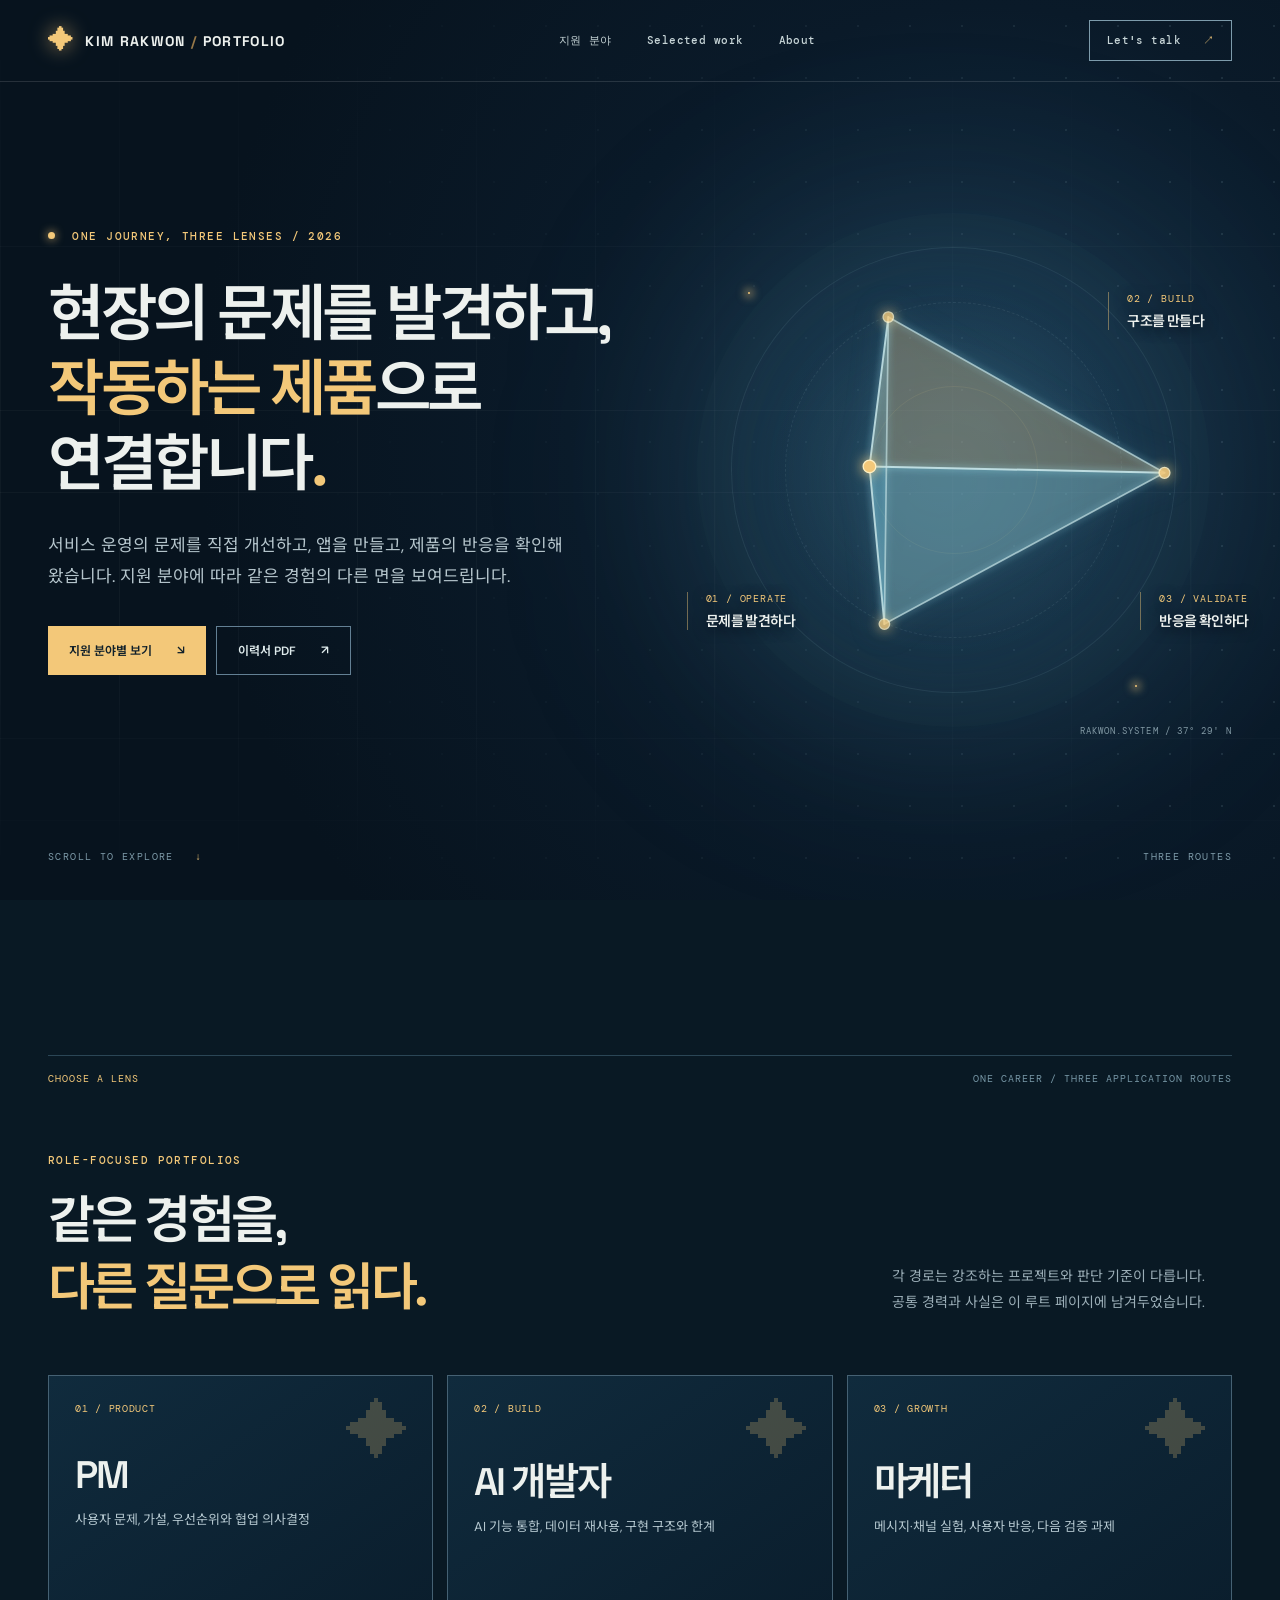
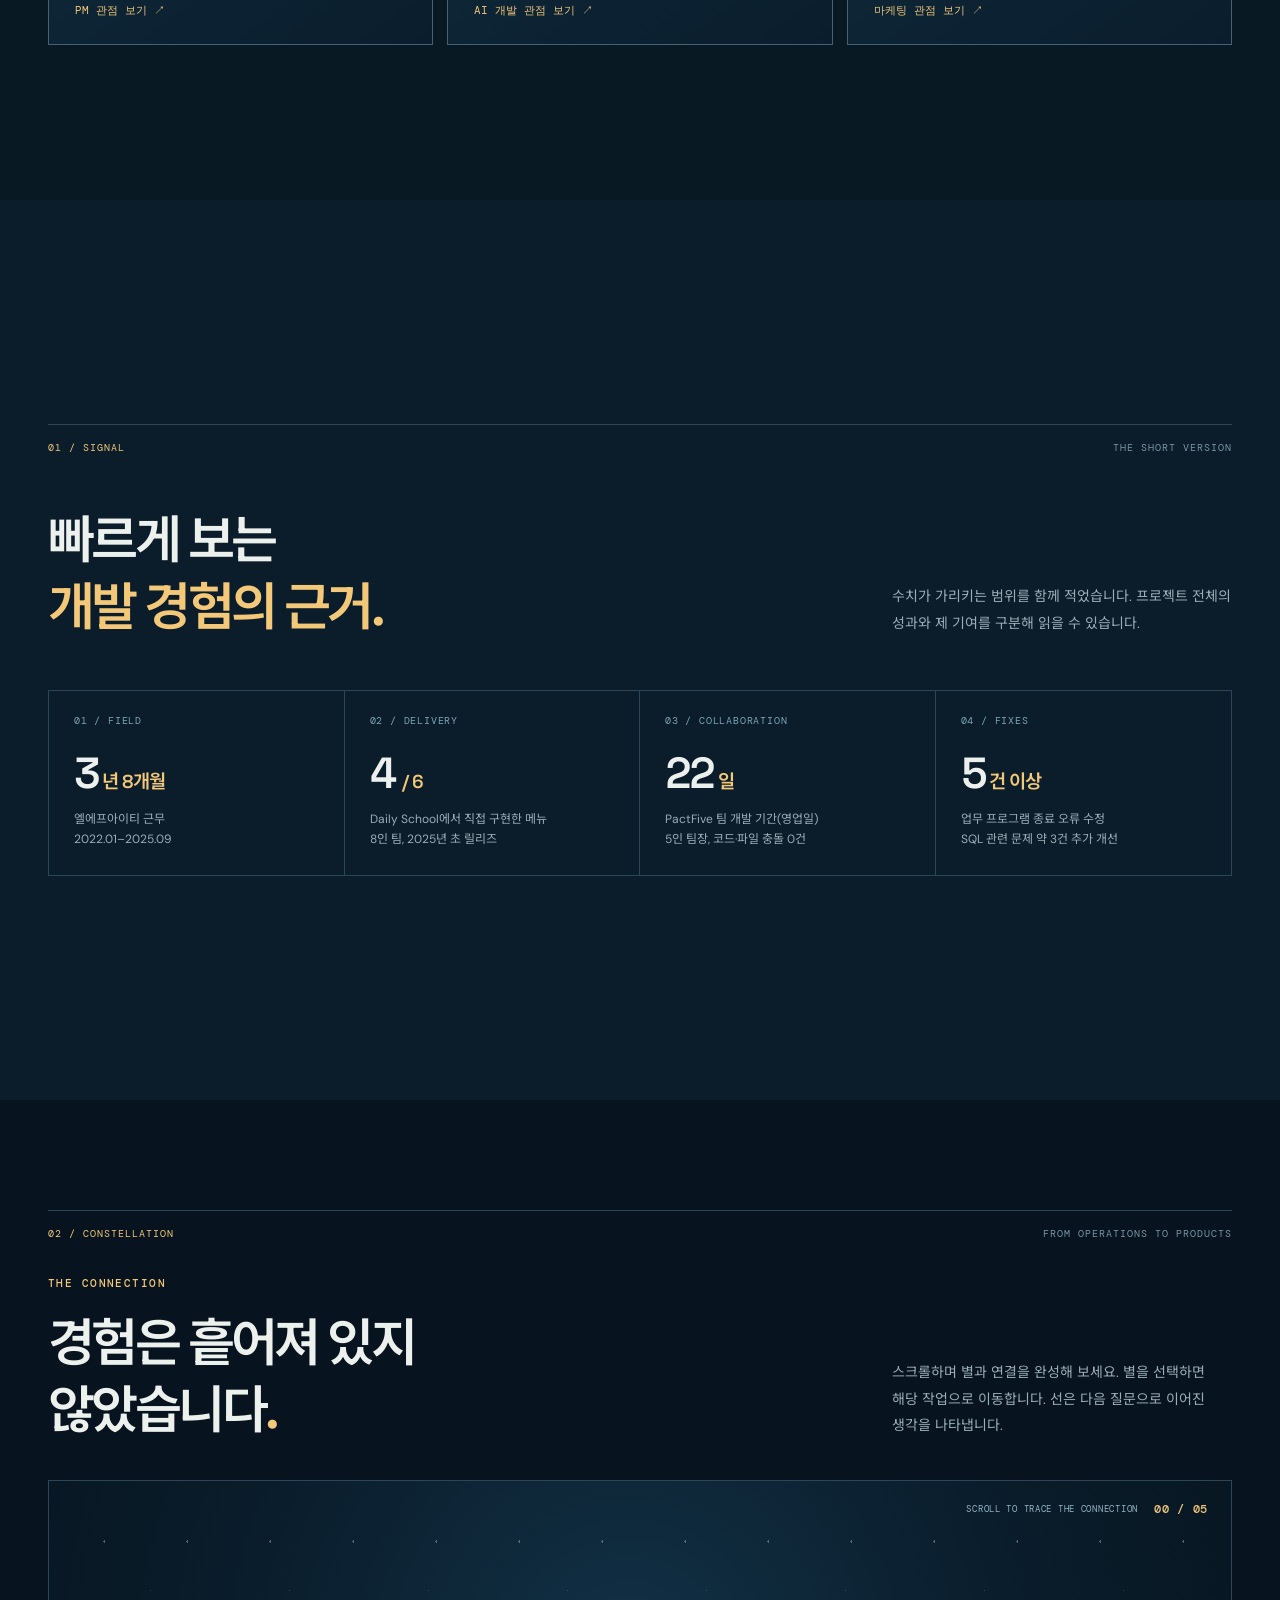
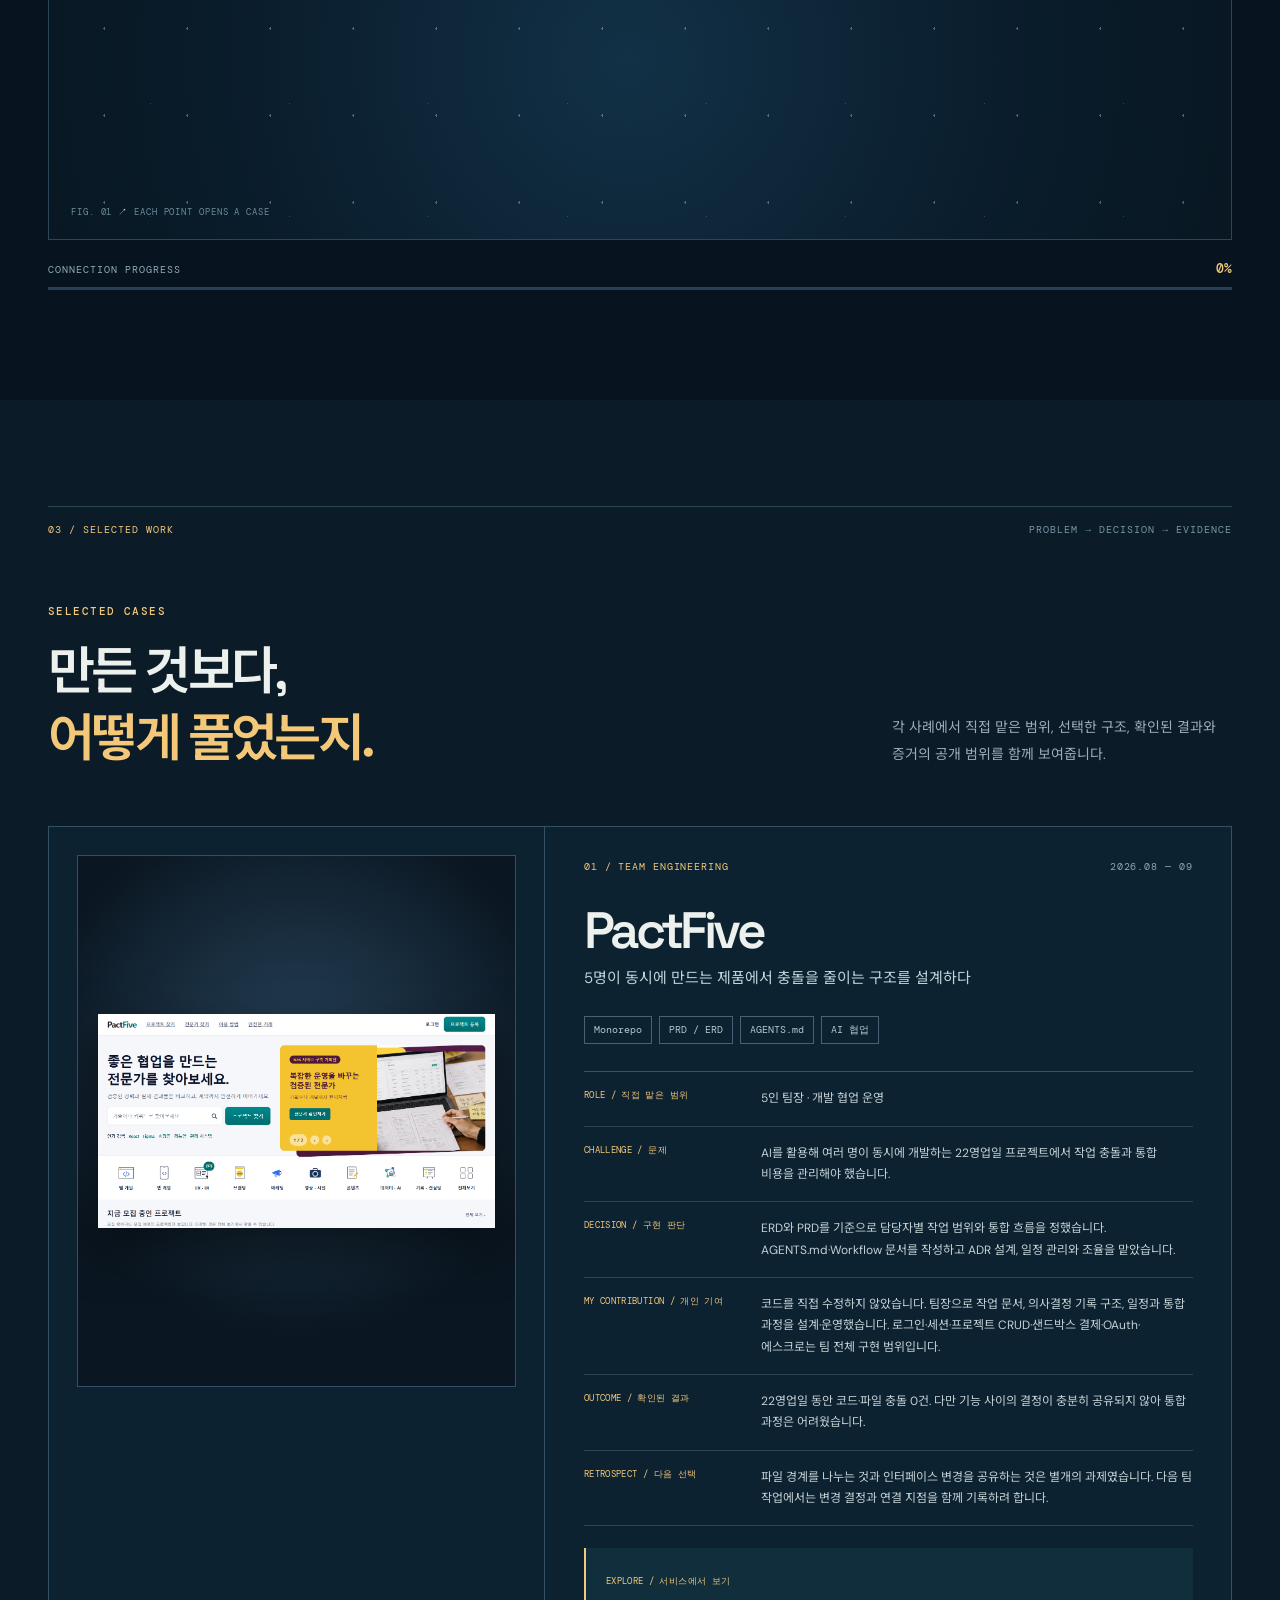
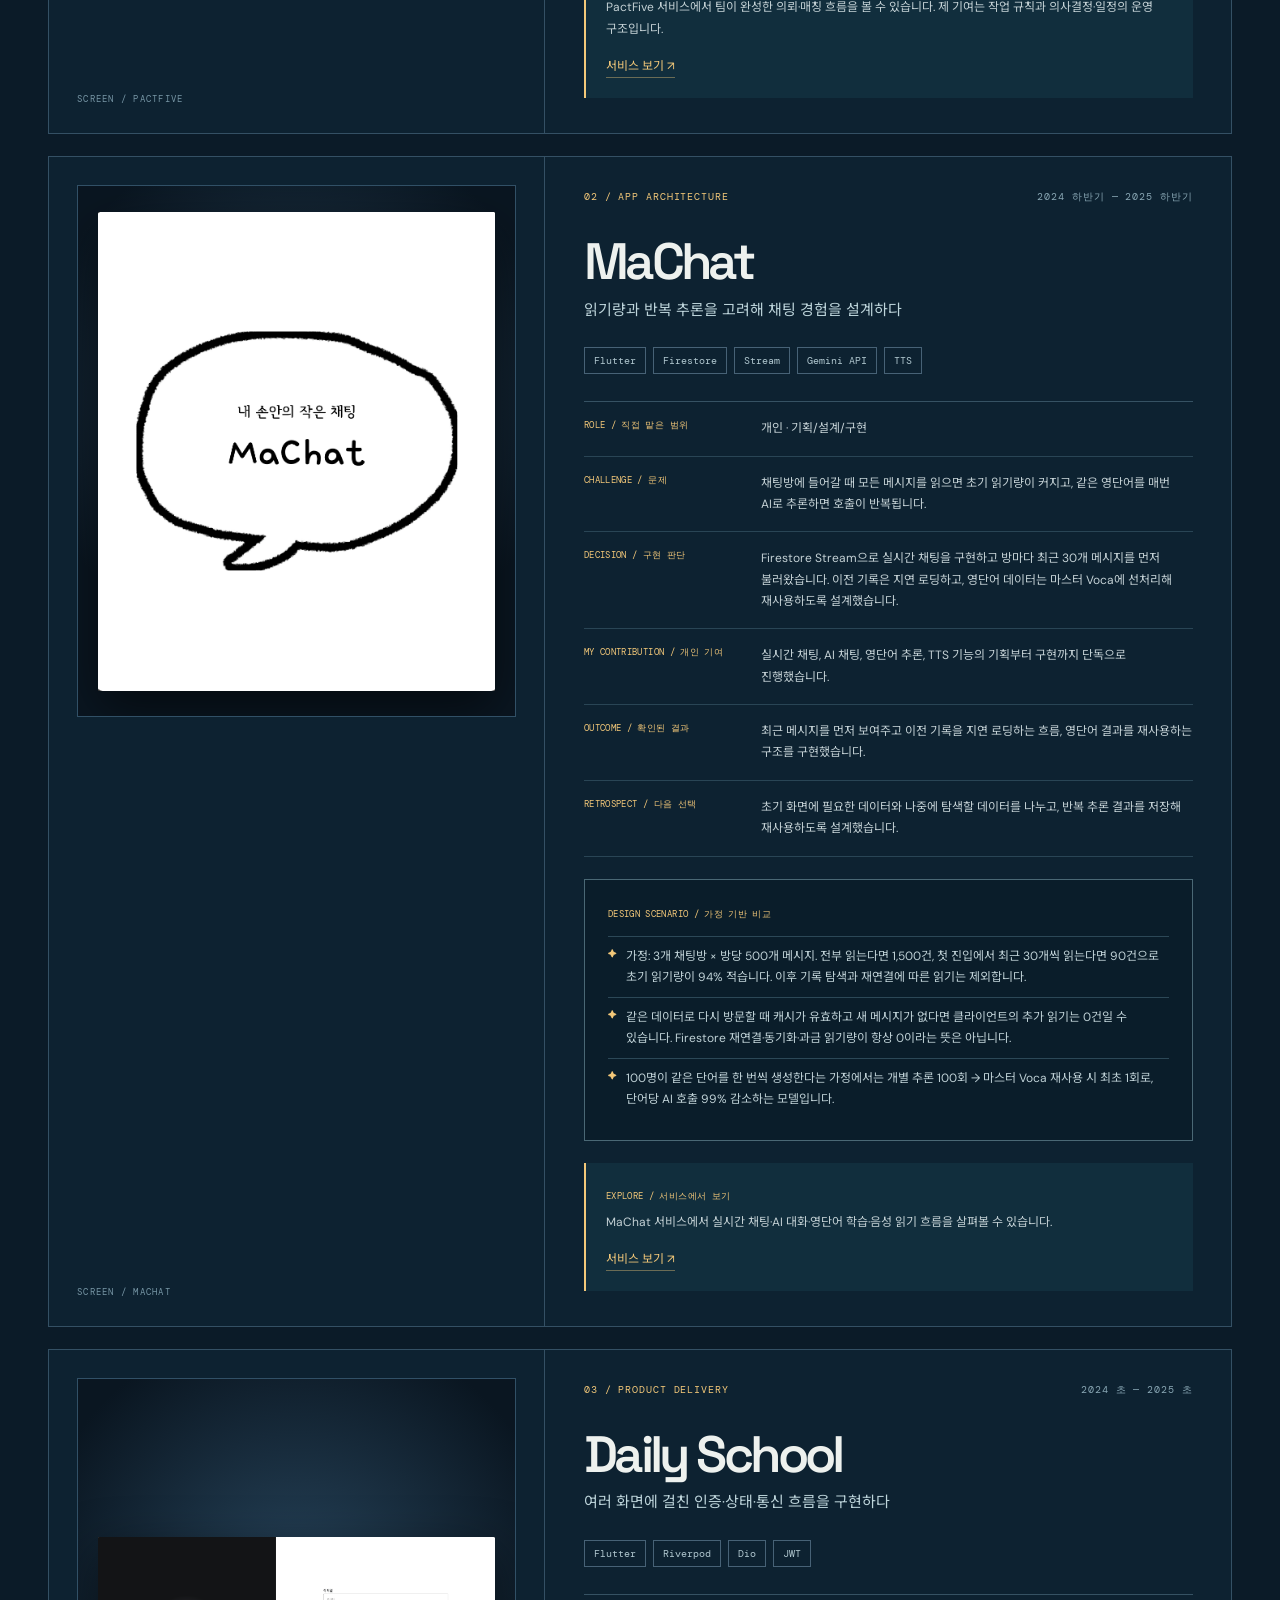
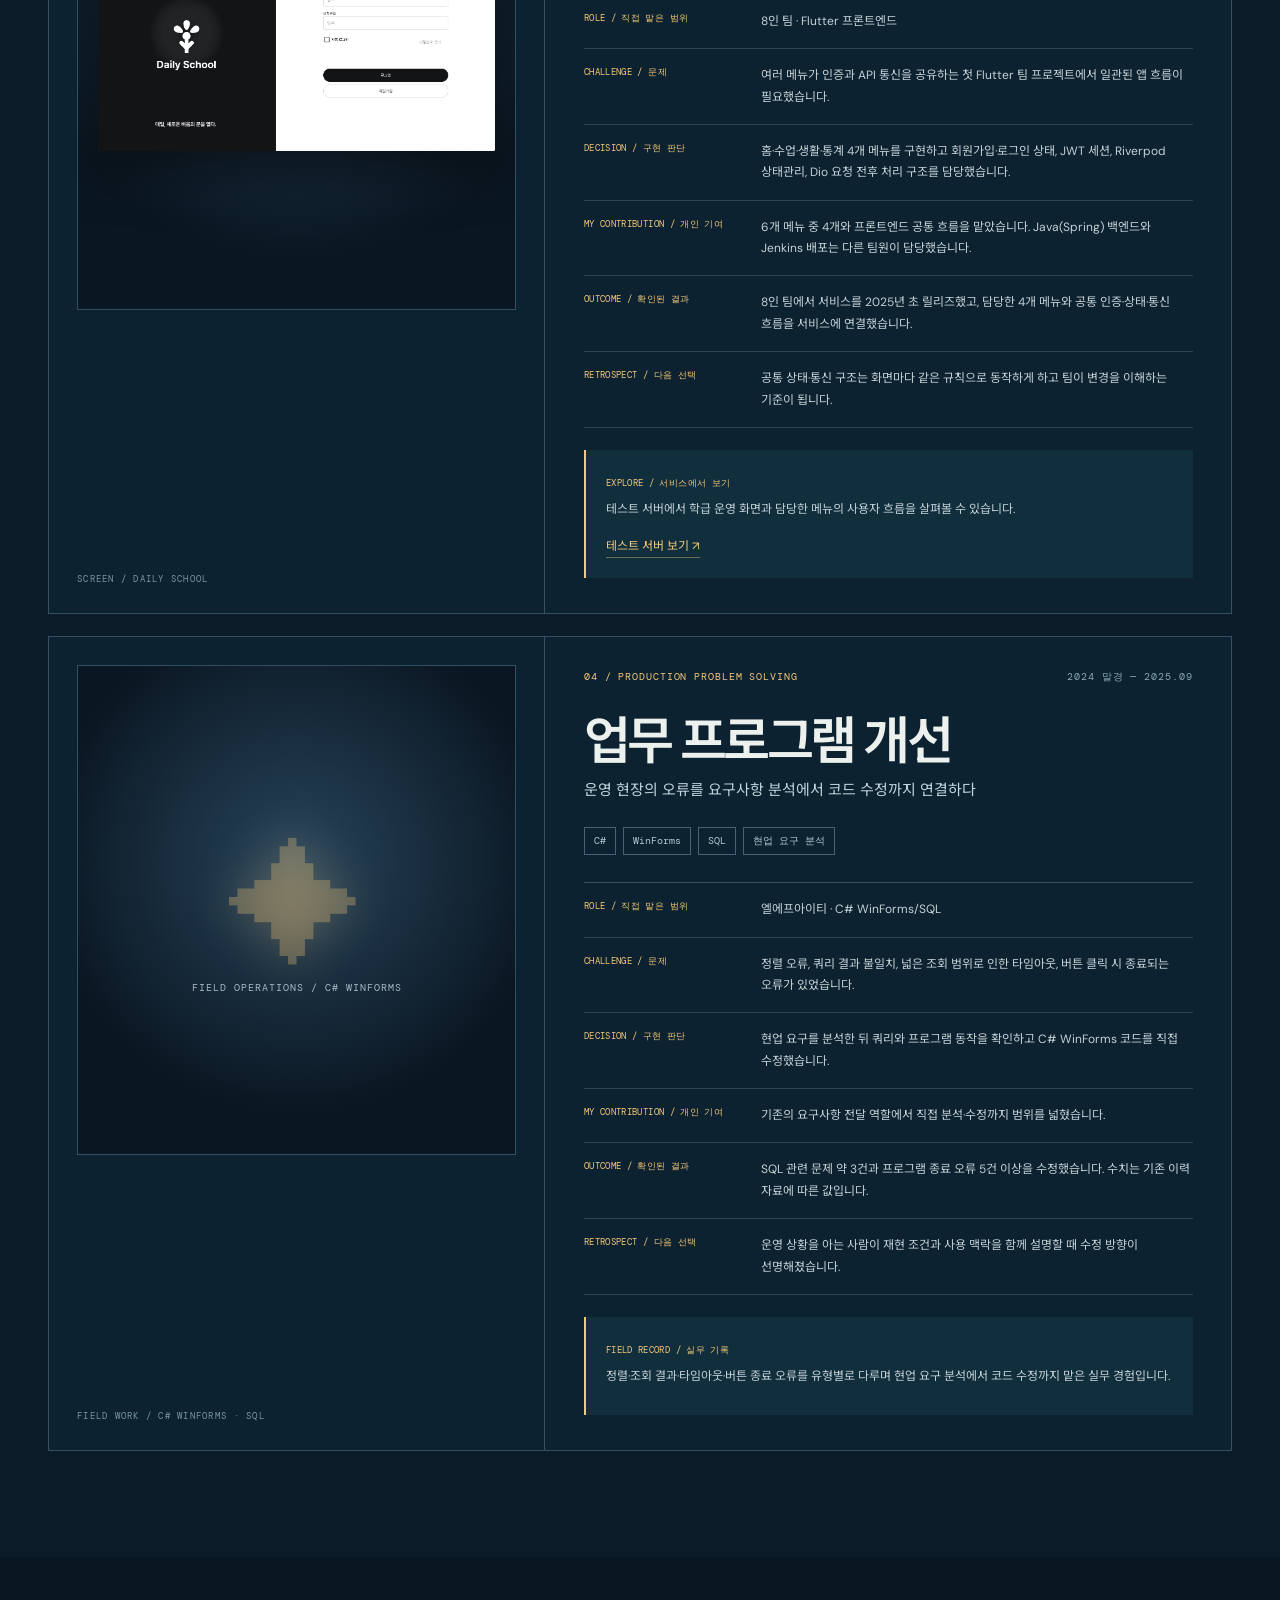
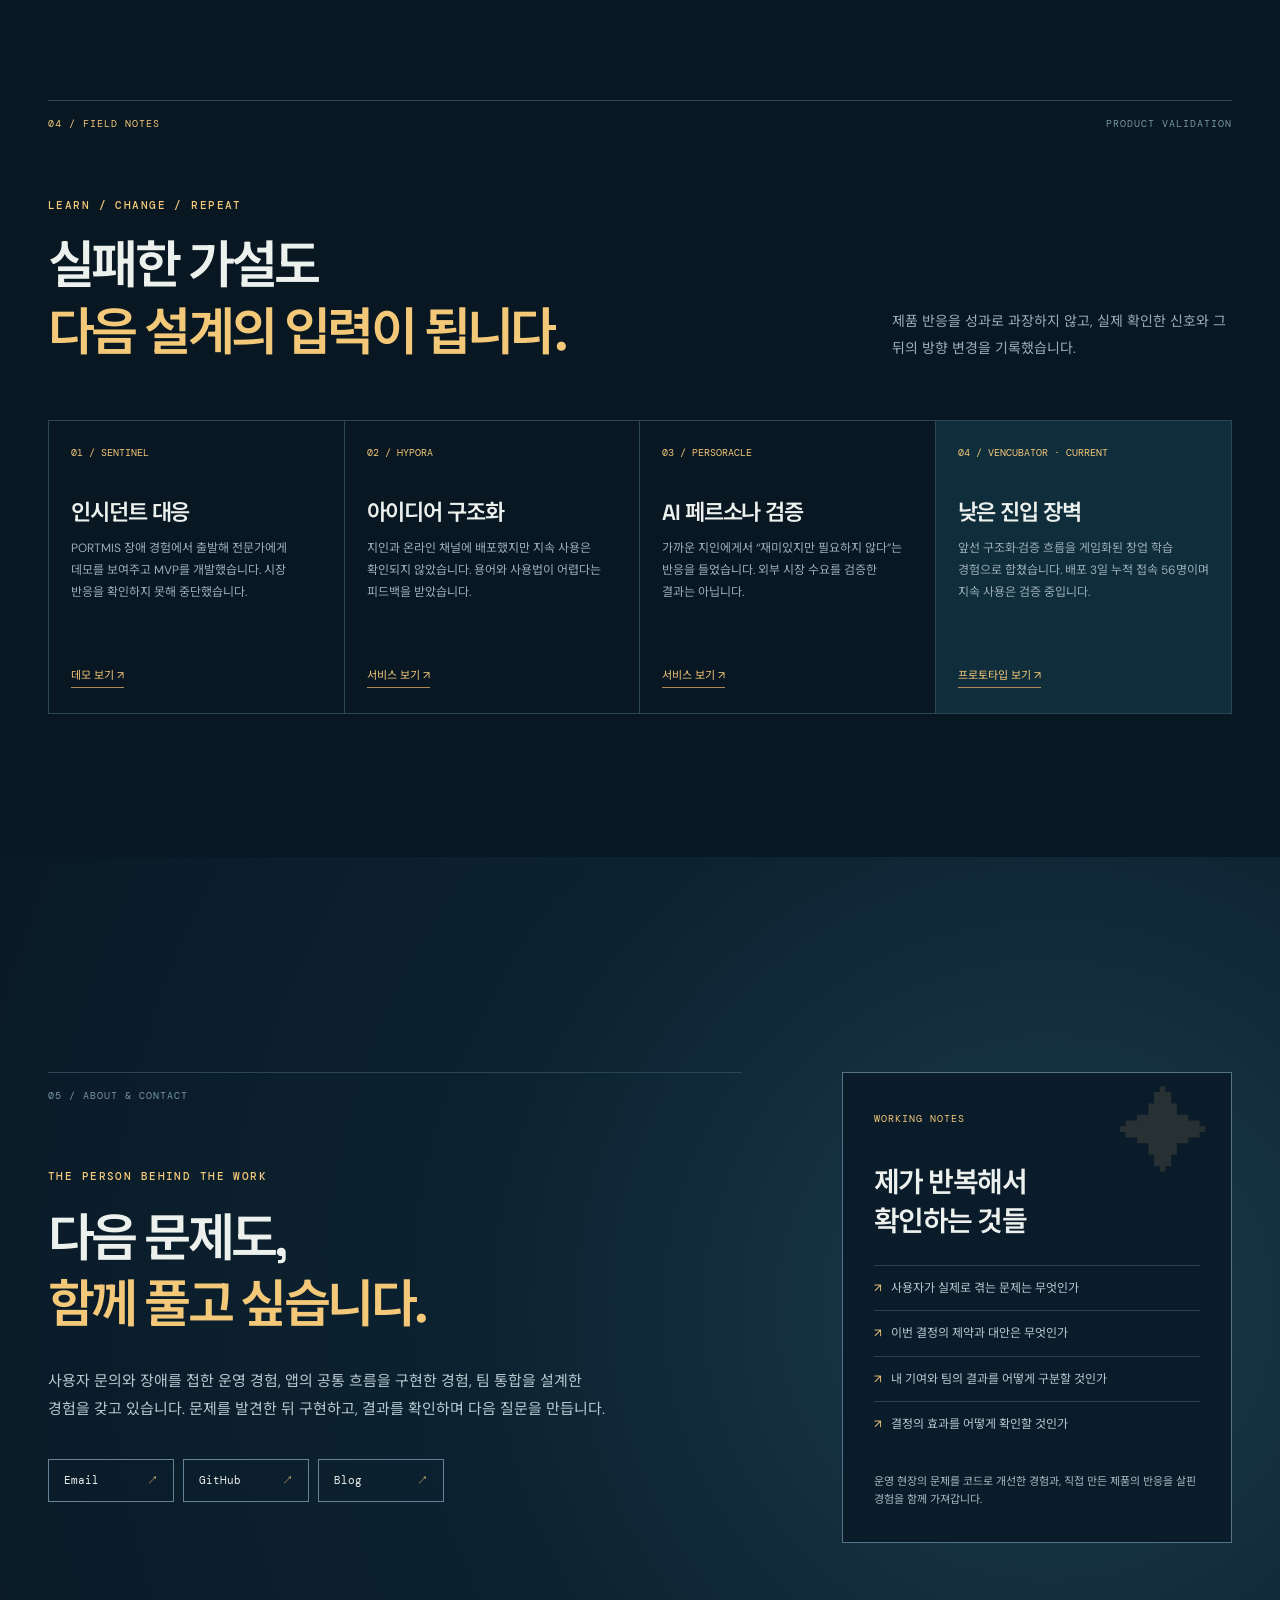
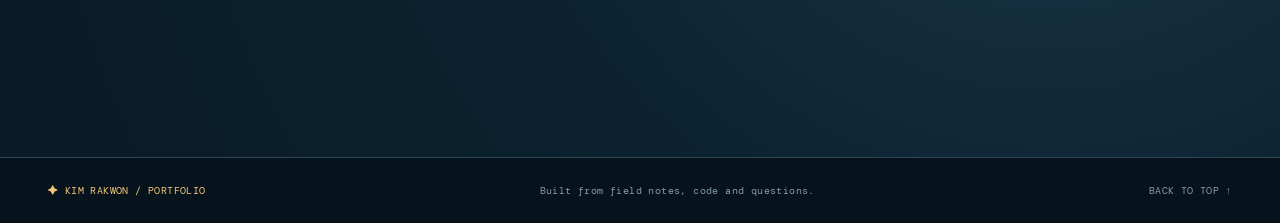
==== commit 696aa5a8: "Deploy portfolio v2 with role routes" ====
--- a/index.html
+++ b/index.html
@@ -3,75 +3,136 @@
 <head>
   <meta charset="utf-8">
   <meta name="viewport" content="width=device-width, initial-scale=1">
-  <meta name="theme-color" content="#071522">
-  <meta name="description" content="김락원의 경험을 잇는 인터랙티브 별자리 포트폴리오. 공식 경력과 개인 프로젝트를 시간의 흐름 속에서 살펴보세요.">
-  <title>김락원 — 경험을 잇는 별자리</title>
-  <link rel="icon" type="image/svg+xml" href="favicon.svg">
+  <meta name="theme-color" content="#07131e">
+  <meta name="description" content="김락원의 포트폴리오. 운영, 개발, 제품 검증의 경험을 PM·AI 개발·마케팅 관점에서 살펴보세요.">
+  <title>김락원 | Portfolio</title>
+  <link rel="icon" href="favicon.svg" type="image/svg+xml">
   <link rel="preconnect" href="https://fonts.googleapis.com">
   <link rel="preconnect" href="https://fonts.gstatic.com" crossorigin>
-  <link href="https://fonts.googleapis.com/css2?family=DM+Mono:wght@400;500&family=Hahmlet:wght@400;500;600;700&family=Manrope:wght@400;500;600;700&display=swap" rel="stylesheet">
-  <link rel="stylesheet" href="styles.css">
-  <script src="portfolio-data.js" defer></script>
-  <script src="script.js" defer></script>
+  <link href="https://fonts.googleapis.com/css2?family=DM+Mono:wght@400;500&family=DM+Sans:wght@400;500;600;700&family=Noto+Sans+KR:wght@400;500;600;700&family=Space+Grotesk:wght@400;500;600;700&display=swap" rel="stylesheet">
+  <link rel="stylesheet" href="assets/css/site.css">
+  <link rel="stylesheet" href="assets/css/motion.css">
+  <link rel="stylesheet" href="assets/css/tetrahedron.css">
+  <script src="assets/js/data/projects.js" defer></script>
+  <script src="assets/js/components/dom.js" defer></script>
+  <script src="assets/js/components/project-card.js" defer></script>
+  <script src="assets/js/pages/home.js" defer></script>
+  <script src="assets/js/animations/reveal.js" defer></script>
+  <script src="assets/js/animations/counters.js" defer></script>
+  <script src="assets/js/animations/constellation.js" defer></script>
+  <script src="assets/js/animations/section-scroll.js" defer></script>
+  <script src="assets/js/animations/tetrahedron.js" defer></script>
 </head>
 <body>
-  <svg class="symbol-defs" xmlns="http://www.w3.org/2000/svg" aria-hidden="true" focusable="false">
-    <symbol id="constellation-mark" viewBox="0 0 100 100">
-      <circle cx="50" cy="50" r="42" fill="none" stroke="currentColor" stroke-width=".8" opacity=".27" stroke-dasharray="72 13 31 148" transform="rotate(-35 50 50)"/>
-      <circle cx="50" cy="50" r="31" fill="none" stroke="currentColor" stroke-width=".75" opacity=".3"/>
-      <path d="M50 4 C53 33 67 47 96 50 C67 53 53 67 50 96 C47 67 33 53 4 50 C33 47 47 33 50 4Z" fill="currentColor"/>
-      <path d="M50 20 C52 39 61 48 80 50 C61 52 52 61 50 80 C48 61 39 52 20 50 C39 48 48 39 50 20Z" fill="currentColor" opacity=".65" transform="rotate(45 50 50)"/>
-      <circle cx="50" cy="50" r="3.5" fill="#f4f7ed"/>
-      <circle cx="82" cy="17" r="2.2" fill="currentColor"/>
-      <circle cx="17" cy="77" r="1.6" fill="currentColor"/>
-    </symbol>
-  </svg>
-  <a class="skip-link" href="#experience">경험 목록으로 건너뛰기</a>
+  <a class="skip-link" href="#main">본문으로 건너뛰기</a>
   <header class="site-header">
-    <a class="brand" href="#top" aria-label="김락원 포트폴리오 맨 위로"><svg class="brand-mark" aria-hidden="true" focusable="false"><use href="#constellation-mark"/></svg><span>KIM RAKWON</span></a>
-    <span class="header-index">A PORTFOLIO IN CONSTELLATIONS <i> / </i> 2026</span>
-    <a class="header-link" href="#experience">경험 살펴보기 <span aria-hidden="true">↗</span></a>
+    <a class="logo" href="#top" aria-label="김락원 포트폴리오 상단으로"><span class="logo-star" aria-hidden="true">✦</span><span>KIM RAKWON<span class="logo-slash"> / </span>PORTFOLIO</span></a>
+    <nav aria-label="주요 메뉴"><a href="#routes">지원 분야</a><a href="#work">Selected work</a><a href="#about">About</a></nav>
+    <a class="header-contact" href="mailto:8848man@naver.com">Let's talk <span aria-hidden="true">↗</span></a>
   </header>
 
-  <main id="top">
-    <section class="prologue" aria-labelledby="intro-title">
-      <div class="prologue-orbit orbit-one" aria-hidden="true"></div>
-      <div class="prologue-orbit orbit-two" aria-hidden="true"></div>
-      <div class="prologue-inner">
-        <p class="eyebrow"><span class="eyebrow-rule"></span> AN INTERACTIVE PORTFOLIO <span class="eyebrow-rule"></span></p>
-        <h1 id="intro-title"><span class="hero-title-line"><span class="hero-title-piece">작은 경험을 잇다.</span></span><span class="hero-title-line"><span class="hero-title-piece"><em>하나의 별자리가 되다.</em></span></span></h1>
-        <p class="intro-copy">현장에서 부딪히고, 만들면서 발견한 것들.<br>흩어져 있던 점들이 이어질 때 저의 방향이 보입니다.</p>
-        <p class="intro-signature">DEV · BUILDER <span class="signature-line"></span> 김락원</p>
+  <main id="main">
+    <section class="hero" id="top" aria-labelledby="hero-title">
+      <div class="hero-grid" aria-hidden="true"></div><div class="hero-glow" aria-hidden="true"></div>
+      <div class="hero-inner wrap">
+        <div class="hero-copy">
+          <p class="kicker"><span class="pulse-dot"></span> ONE JOURNEY, THREE LENSES / 2026</p>
+          <h1 id="hero-title">현장의 문제를 발견하고,<br><em>작동하는 제품</em>으로<br>연결합니다<span class="period">.</span></h1>
+          <p class="hero-description">서비스 운영의 문제를 직접 개선하고, 앱을 만들고, 제품의 반응을 확인해 왔습니다. 지원 분야에 따라 같은 경험의 다른 면을 보여드립니다.</p>
+          <div class="hero-actions"><a class="button button-primary" href="#routes">지원 분야별 보기 <span aria-hidden="true">↘</span></a><a class="button button-quiet" href="김락원_이력서.pdf" target="_blank" rel="noopener">이력서 PDF <span aria-hidden="true">↗</span></a></div>
+        </div>
+        <div class="hero-visual" role="img" aria-label="운영, 구현, 검증 경험을 상징하는 입체 사면체. 화면 안쪽으로 회전하며 멀어졌다 가까워집니다.">
+          <div class="tetra-halo" aria-hidden="true"></div>
+          <svg class="hero-tetrahedron" viewBox="0 0 600 600" aria-hidden="true" focusable="false">
+            <g class="tetra-faces">
+              <polygon data-face="0,1,2" points="300,100 105,405 490,395"></polygon>
+              <polygon data-face="0,1,3" points="300,100 105,405 300,345"></polygon>
+              <polygon data-face="0,2,3" points="300,100 490,395 300,345"></polygon>
+              <polygon data-face="1,2,3" points="105,405 490,395 300,345"></polygon>
+            </g>
+            <g class="tetra-edges">
+              <line data-edge="0,1" x1="300" y1="100" x2="105" y2="405"></line>
+              <line data-edge="0,2" x1="300" y1="100" x2="490" y2="395"></line>
+              <line data-edge="0,3" x1="300" y1="100" x2="300" y2="345"></line>
+              <line data-edge="1,2" x1="105" y1="405" x2="490" y2="395"></line>
+              <line data-edge="1,3" x1="105" y1="405" x2="300" y2="345"></line>
+              <line data-edge="2,3" x1="490" y1="395" x2="300" y2="345"></line>
+            </g>
+            <g class="tetra-vertices">
+              <circle data-vertex="0" cx="300" cy="100" r="6"></circle>
+              <circle data-vertex="1" cx="105" cy="405" r="6"></circle>
+              <circle data-vertex="2" cx="490" cy="395" r="6"></circle>
+              <circle data-vertex="3" cx="300" cy="345" r="6"></circle>
+            </g>
+          </svg>
+          <div class="tetra-label tetra-label-one"><span>01 / OPERATE</span><strong>문제를 발견하다</strong></div>
+          <div class="tetra-label tetra-label-two"><span>02 / BUILD</span><strong>구조를 만들다</strong></div>
+          <div class="tetra-label tetra-label-three"><span>03 / VALIDATE</span><strong>반응을 확인하다</strong></div>
+          <div class="hero-coordinate">RAKWON.SYSTEM / 37° 29′ N</div>
+        </div>
       </div>
-      <a class="scroll-cue" href="#constellation" aria-label="별자리 탐색 시작"><span>SCROLL TO TRACE THE STARS</span><span class="scroll-icon" aria-hidden="true">↓</span></a>
-      <div class="prologue-corner left">01 / THE JOURNEY</div><div class="prologue-corner right">2022 — NOW</div>
+      <div class="hero-bottom wrap"><span>SCROLL TO EXPLORE <span aria-hidden="true">↓</span></span><span>THREE ROUTES</span></div>
     </section>
 
-    <section class="constellation-scroll" id="constellation" aria-labelledby="sky-title">
-      <div class="sky-stage">
-        <div class="sky-grain" aria-hidden="true"></div>
-        <div class="stage-top"><span class="stage-label"><svg class="stage-mark" aria-hidden="true" focusable="false"><use href="#constellation-mark"/></svg><span id="stagePhase">THE FIRST POINT</span></span><span class="stage-counter"><span id="stageCount">00</span> / <span id="totalCount">00</span> EXPERIENCES</span></div>
-        <div class="stage-heading"><p class="eyebrow">A MAP OF EXPERIENCES</p><h2 id="sky-title">경험은 점으로 남고,<br><em>연결은 방향이 됩니다.</em></h2><p>별을 선택하면 업무 기록을, 선을 가리키거나 선택하면 이어진 생각을 볼 수 있습니다.</p></div>
-        <div class="star-chart" id="starChart" aria-label="시간에 따라 드러나는 경험의 별자리">
-          <div class="ambient-stars" id="ambientStars" aria-hidden="true"></div>
-          <svg class="connection-layer" id="connectionLayer" viewBox="0 0 1000 600" preserveAspectRatio="none" aria-label="경험 사이의 관계"></svg>
-          <div class="stars-layer" id="starsLayer"></div>
-          <div class="chart-axis"><span>2022</span><span>2023</span><span>2024</span><span>2025</span><span>2026</span></div>
-          <div class="chart-caption"><span class="chart-caption-index">FIG. 01</span><span>시간을 따라 나타나는 경험 · 그 사이에서 발견한 연결</span></div>
+    <section class="routes-section" id="routes" aria-labelledby="routes-title"><div class="wrap">
+      <div class="section-eyebrow"><span>CHOOSE A LENS</span><span>ONE CAREER / THREE APPLICATION ROUTES</span></div>
+      <div class="section-title-row"><div><p class="small-label">ROLE-FOCUSED PORTFOLIOS</p><h2 id="routes-title">같은 경험을,<br><em>다른 질문으로 읽다.</em></h2></div><p>각 경로는 강조하는 프로젝트와 판단 기준이 다릅니다. 공통 경력과 사실은 이 루트 페이지에 남겨두었습니다.</p></div>
+      <div class="route-grid">
+        <a href="pm/index.html"><span>01 / PRODUCT</span><strong>PM</strong><p>사용자 문제, 가설, 우선순위와 협업 의사결정</p><b>PM 관점 보기 ↗</b></a>
+        <a href="ai-developer/index.html"><span>02 / BUILD</span><strong>AI 개발자</strong><p>AI 기능 통합, 데이터 재사용, 구현 구조와 한계</p><b>AI 개발 관점 보기 ↗</b></a>
+        <a href="marketer/index.html"><span>03 / GROWTH</span><strong>마케터</strong><p>메시지·채널 실험, 사용자 반응, 다음 검증 과제</p><b>마케팅 관점 보기 ↗</b></a>
+      </div>
+    </div></section>
+
+    <section class="signal-section" aria-labelledby="signal-title">
+      <div class="wrap"><div class="section-eyebrow"><span>01 / SIGNAL</span><span>THE SHORT VERSION</span></div>
+        <div class="signal-layout"><h2 id="signal-title">빠르게 보는<br><em>개발 경험의 근거.</em></h2><p>수치가 가리키는 범위를 함께 적었습니다. 프로젝트 전체의 성과와 제 기여를 구분해 읽을 수 있습니다.</p></div>
+        <div class="signal-grid">
+          <article><span class="signal-index">01 / FIELD</span><strong>3<span>년 8개월</span></strong><p>엘에프아이티 근무<br>2022.01–2025.09</p></article>
+          <article><span class="signal-index">02 / DELIVERY</span><strong>4<span> / 6</span></strong><p>Daily School에서 직접 구현한 메뉴<br>8인 팀, 2025년 초 릴리즈</p></article>
+          <article><span class="signal-index">03 / COLLABORATION</span><strong>22<span>일</span></strong><p>PactFive 팀 개발 기간(영업일)<br>5인 팀장, 코드·파일 충돌 0건</p></article>
+          <article><span class="signal-index">04 / FIXES</span><strong>5<span>건 이상</span></strong><p>업무 프로그램 종료 오류 수정<br>SQL 관련 문제 약 3건 추가 개선</p></article>
         </div>
-        <aside class="skill-trace" id="skillTrace" aria-label="경험에 따라 변화하는 스킬 그래프"><button class="skill-toggle" id="skillToggle" type="button" aria-expanded="false" aria-controls="skillContent"><span>SKILL TRACE</span><span id="skillEvent">경험이 쌓이면 변합니다</span><b>↗</b></button><div class="skill-content" id="skillContent"><p>10점 만점 자기평가 · 6점은 중상급입니다. 스킬을 가리키거나 선택하면 관련 별이 강조됩니다.</p><div id="skillRows"></div></div></aside>
-        <div class="stage-bottom"><div class="legend"><span><i class="legend-dot official"></i> 공식 이력</span><span><i class="legend-dot personal"></i> 개인·팀 프로젝트</span></div><div class="progress-track" aria-hidden="true"><span id="progressFill"></span></div><span class="progress-label" id="progressLabel">0%</span></div>
-        <aside class="relation-popover" id="relationPopover" aria-live="polite" hidden><button id="relationClose" type="button" aria-label="관계 설명 닫기">×</button><span id="relationLabel">RELATION</span><h3 id="relationTitle"></h3><p id="relationBody"></p><small>확인된 영향과 같은 맥락의 경험을 설명에서 구분합니다.</small></aside>
       </div>
     </section>
 
-    <section class="experience-section" id="experience" aria-labelledby="experience-title">
-      <div class="section-top"><span>02 / THE POINTS</span><span>THE RECORD, WITHOUT GUESSWORK</span></div>
-      <div class="experience-heading"><p class="eyebrow">AFTER THE CONSTELLATION</p><h2 id="experience-title">별 하나에는<br><em>하나의 실제 경험.</em></h2><p>최근의 경험부터, 어떤 문제를 만났고 무엇을 만들었으며 다음에는 어떤 질문이 남았는지 기록했습니다.</p></div>
-      <div class="experience-layout"><div class="experience-intro"><svg class="intro-asterisk" aria-hidden="true" focusable="false"><use href="#constellation-mark"/></svg><p>BLUE / OFFICIAL<br>GOLD / PROJECT</p></div><ol class="experience-list" id="experienceList"></ol></div>
+    <section class="map-section" id="journey" aria-labelledby="journey-title">
+      <div class="wrap"><div class="section-eyebrow"><span>02 / CONSTELLATION</span><span>FROM OPERATIONS TO PRODUCTS</span></div>
+        <div class="section-title-row"><div><p class="small-label">THE CONNECTION</p><h2 id="journey-title">경험은 흩어져 있지<br>않았습니다<span class="period">.</span></h2></div><p>스크롤하며 별과 연결을 완성해 보세요. 별을 선택하면 해당 작업으로 이동합니다. 선은 다음 질문으로 이어진 생각을 나타냅니다.</p></div>
+        <div class="map-shell"><div class="map-stars" aria-hidden="true"></div><svg viewBox="0 0 1100 410" preserveAspectRatio="none" class="map-lines" aria-hidden="true"><path d="M105 252 L332 107 L583 259 L815 112 L1002 257"/><path class="secondary-line" d="M105 252 L583 259 M332 107 L815 112"/></svg>
+          <a class="map-point p1" href="#case-winforms"><i></i><span>2022–25 / OPERATIONS</span><strong>현장 문제를 보다</strong><small>PORTMIS · 업무 개선</small></a>
+          <a class="map-point p2" href="#case-daily"><i></i><span>2024–25 / TEAM APP</span><strong>공통 구조를 배우다</strong><small>Daily School</small></a>
+          <a class="map-point p3" href="#case-machat"><i></i><span>2024–25 / SOLO APP</span><strong>직접 설계하고 만들다</strong><small>MaChat</small></a>
+          <a class="map-point p4" href="#case-pactfive"><i></i><span>2026 / COLLABORATION</span><strong>협업 구조를 설계하다</strong><small>PactFive</small></a>
+          <a class="map-point p5" href="#experiments"><i></i><span>2026 / VALIDATION</span><strong>반응으로 다시 묻다</strong><small>Vencubator 외</small></a>
+          <span class="map-foot">FIG. 01 <span>↗</span> EACH POINT OPENS A CASE</span>
+        </div>
+        <div class="map-progress" aria-label="경험 연결 진행도"><div class="map-progress-head"><span>CONNECTION PROGRESS</span><strong>0%</strong></div><div class="map-progress-track" role="progressbar" aria-label="경험 연결 진행도" aria-valuemin="0" aria-valuemax="100" aria-valuenow="0"><span></span></div></div>
+      </div>
     </section>
-    <section class="closing" aria-labelledby="closing-title"><svg class="closing-orbit" aria-hidden="true" focusable="false"><use href="#constellation-mark"/></svg><p class="eyebrow">THE MAP IS STILL GROWING</p><h2 id="closing-title">다음 경험은,<br><em>어떤 별이 될까요?</em></h2><p>김락원 · Dev / Builder</p><a href="#top">처음으로 돌아가기 <span aria-hidden="true">↑</span></a></section>
+
+    <section class="work-section" id="work" aria-labelledby="work-title"><div class="wrap">
+      <div class="section-eyebrow"><span>03 / SELECTED WORK</span><span>PROBLEM → DECISION → EVIDENCE</span></div>
+      <div class="section-title-row"><div><p class="small-label">SELECTED CASES</p><h2 id="work-title">만든 것보다,<br><em>어떻게 풀었는지.</em></h2></div><p>각 사례에서 직접 맡은 범위, 선택한 구조, 확인된 결과와 증거의 공개 범위를 함께 보여줍니다.</p></div>
+      <div class="case-list" id="caseList"></div>
+    </div></section>
+
+    <section class="experiments-section" id="experiments" aria-labelledby="experiments-title"><div class="wrap">
+      <div class="section-eyebrow"><span>04 / FIELD NOTES</span><span>PRODUCT VALIDATION</span></div>
+      <div class="section-title-row"><div><p class="small-label">LEARN / CHANGE / REPEAT</p><h2 id="experiments-title">실패한 가설도<br><em>다음 설계의 입력이 됩니다.</em></h2></div><p>제품 반응을 성과로 과장하지 않고, 실제 확인한 신호와 그 뒤의 방향 변경을 기록했습니다.</p></div>
+      <div class="experiment-grid">
+        <article><span>01 / SENTINEL</span><h3>인시던트 대응</h3><p>PORTMIS 장애 경험에서 출발해 전문가에게 데모를 보여주고 MVP를 개발했습니다. 시장 반응을 확인하지 못해 중단했습니다.</p><a href="https://sentinel-demo-c12b7.web.app/" target="_blank" rel="noopener noreferrer">데모 보기 ↗</a></article>
+        <article><span>02 / HYPORA</span><h3>아이디어 구조화</h3><p>지인과 온라인 채널에 배포했지만 지속 사용은 확인되지 않았습니다. 용어와 사용법이 어렵다는 피드백을 받았습니다.</p><a href="https://hypora-2026.vercel.app/" target="_blank" rel="noopener noreferrer">서비스 보기 ↗</a></article>
+        <article><span>03 / PERSORACLE</span><h3>AI 페르소나 검증</h3><p>가까운 지인에게서 “재미있지만 필요하지 않다”는 반응을 들었습니다. 외부 시장 수요를 검증한 결과는 아닙니다.</p><a href="https://persoracle-mvp-v1.vercel.app/" target="_blank" rel="noopener noreferrer">서비스 보기 ↗</a></article>
+        <article class="experiment-current"><span>04 / VENCUBATOR · CURRENT</span><h3>낮은 진입 장벽</h3><p>앞선 구조화·검증 흐름을 게임화된 창업 학습 경험으로 합쳤습니다. 배포 3일 누적 접속 56명이며 지속 사용은 검증 중입니다.</p><a href="https://vencubator.vercel.app/" target="_blank" rel="noopener noreferrer">프로토타입 보기 ↗</a></article>
+      </div>
+    </div></section>
+
+    <section class="about-section" id="about" aria-labelledby="about-title"><div class="wrap about-grid">
+      <div><div class="section-eyebrow"><span>05 / ABOUT & CONTACT</span></div><p class="small-label">THE PERSON BEHIND THE WORK</p><h2 id="about-title">다음 문제도,<br><em>함께 풀고 싶습니다.</em></h2><p class="about-copy">사용자 문의와 장애를 접한 운영 경험, 앱의 공통 흐름을 구현한 경험, 팀 통합을 설계한 경험을 갖고 있습니다. 문제를 발견한 뒤 구현하고, 결과를 확인하며 다음 질문을 만듭니다.</p><div class="contact-links"><a href="mailto:8848man@naver.com">Email <span>↗</span></a><a href="https://github.com/8848man" target="_blank" rel="noopener noreferrer">GitHub <span>↗</span></a><a href="https://blog.naver.com/8848man" target="_blank" rel="noopener noreferrer">Blog <span>↗</span></a></div></div>
+      <aside class="about-panel"><div class="panel-star">✦</div><span>WORKING NOTES</span><h3>제가 반복해서<br>확인하는 것들</h3><ul><li>사용자가 실제로 겪는 문제는 무엇인가</li><li>이번 결정의 제약과 대안은 무엇인가</li><li>내 기여와 팀의 결과를 어떻게 구분할 것인가</li><li>결정의 효과를 어떻게 확인할 것인가</li></ul><p>운영 현장의 문제를 코드로 개선한 경험과, 직접 만든 제품의 반응을 살핀 경험을 함께 가져갑니다.</p></aside>
+    </div></section>
   </main>
-  <dialog class="detail-dialog" id="detailDialog" aria-labelledby="dialogTitle"><div class="dialog-head"><span id="dialogGroup">EXPERIENCE</span><button id="dialogClose" type="button" aria-label="상세 설명 닫기">×</button></div><div class="dialog-scroll"><div class="dialog-hero"><p id="dialogDate"></p><h2 id="dialogTitle"></h2><p id="dialogSummary"></p></div><div class="dialog-grid"><section><span>01 / PROBLEM</span><h3>어떤 문제였나</h3><p id="dialogProblem"></p></section><section><span>02 / SOLUTION</span><h3>어떻게 풀었나</h3><p id="dialogSolution"></p></section></div><section class="dialog-metrics"><span>03 / EVIDENCE</span><h3>확인할 수 있는 수치와 기록</h3><ul id="dialogMetrics"></ul></section><section class="dialog-extra" id="dialogExtra" hidden><span>04 / IMPLEMENTATION</span><h3>구현 기록</h3><p id="dialogExtraText"></p></section><div class="model-gallery" id="modelGallery" hidden><div class="model-heading"><span>ILLUSTRATIVE MODELS / NOT MEASURED RESULTS</span><h3>MaChat의 읽기량과 AI 호출 설계</h3><p>아래 값은 가정을 바꿔 보는 설계 비교입니다. 실측 성능이나 실제 비용을 뜻하지 않습니다.</p></div><div class="model-grid"><div class="model-card"><h4>채팅 첫 진입의 문서 읽기</h4><p>3개 방에 500개 메시지가 있다고 가정. 각 방에서 처음 30개만 불러옵니다.</p><div class="model-bars"><div><span>전체 불러오기</span><b id="chatBaseline">1,500</b><i style="--bar:100%"></i></div><div><span>초기 30개씩</span><b id="chatOptimized">90</b><i class="gold" style="--bar:6%"></i></div></div><strong id="chatSaving">초기 문서 읽기 94% 감소(모델)</strong><small>이후 스크롤에 따른 추가 읽기, 캐시 적중률, 네트워크 요청 수는 포함하지 않습니다.</small></div><div class="model-card"><h4>마스터 Voca의 호출 재사용</h4><p>사용자마다 20개 단어를 조회하고, 전체에 100개의 고유 단어가 있다고 가정합니다.</p><label for="userRange">가정 사용자 수 <output id="userOutput">100명</output></label><input id="userRange" type="range" min="10" max="1000" step="10" value="100"><div class="model-bars"><div><span>매번 AI 추론</span><b id="vocaBaseline">2,000</b><i style="--bar:100%"></i></div><div><span>마스터 Voca 재사용</span><b id="vocaOptimized">100</b><i class="gold" style="--bar:5%"></i></div></div><strong id="vocaSaving">AI 호출 95% 감소(모델)</strong><small>마스터에 없는 단어, 새 단어의 선처리 비용과 실제 캐시 적중률은 별도입니다.</small></div></div></div><div class="dialog-foot"><a id="dialogLink" href="#" target="_blank" rel="noopener noreferrer" hidden>서비스 보기 <span aria-hidden="true">↗</span></a></div></div></dialog>
+  <footer class="site-footer"><div class="wrap"><span>✦ KIM RAKWON / PORTFOLIO</span><span>Built from field notes, code and questions.</span><a href="#top">BACK TO TOP ↑</a></div></footer>
 </body>
 </html>
--- a/assets/css/site.css
+++ b/assets/css/site.css
@@ -0,0 +1,20 @@
+:root{--bg:#07131e;--bg2:#0b1b29;--panel:#102535;--line:#2b4656;--line-soft:#1b3544;--text:#edf1ee;--muted:#9baeb7;--cyan:#8dc9dc;--gold:#f3c879;--gold-dim:#987949;--mono:'DM Mono',monospace;--display:'Space Grotesk','Noto Sans KR',sans-serif;--body:'DM Sans','Noto Sans KR',sans-serif}
+*{box-sizing:border-box}html{scroll-behavior:smooth}body{margin:0;background:var(--bg);color:var(--text);font-family:var(--body);word-break:keep-all}a{color:inherit;text-decoration:none}button{font:inherit}img{max-width:100%}.wrap{width:min(100% - 96px,1392px);margin-inline:auto}.skip-link{position:absolute;left:12px;top:-100px;background:var(--gold);color:var(--bg);padding:10px;z-index:100}.skip-link:focus{top:12px}:focus-visible{outline:2px solid var(--gold);outline-offset:4px}::selection{background:var(--gold);color:var(--bg)}
+.site-header{position:absolute;z-index:10;top:0;left:0;right:0;height:82px;padding:0 48px;display:flex;align-items:center;justify-content:space-between;border-bottom:1px solid #ffffff20}.logo{display:flex;align-items:center;gap:11px;font:700 14px var(--display);letter-spacing:.095em;white-space:nowrap}.logo-star{font-size:25px;color:var(--gold);line-height:1;filter:drop-shadow(0 0 10px #f3c879aa)}.logo-slash{color:var(--gold-dim)}.site-header nav{display:flex;gap:35px}.site-header nav a,.header-contact{font:500 11px var(--mono);letter-spacing:.04em;color:#c7d5d7;transition:color .2s}.site-header nav a:hover,.header-contact:hover{color:var(--gold)}.header-contact{border:1px solid #7d9bab;padding:12px 17px}.header-contact span{color:var(--gold);margin-left:14px}
+.hero{position:relative;min-height:min(870px,100svh);min-height:max(720px,100svh);overflow:hidden;background:radial-gradient(circle at 77% 47%,#163249 0%,#0a1a29 38%,var(--bg) 72%)}.hero:before{content:"";position:absolute;inset:0;background-image:radial-gradient(#acd1dc77 .8px,transparent 1px);background-size:52px 52px;opacity:.27;mask-image:linear-gradient(90deg,transparent 20%,black 100%)}.hero-grid{position:absolute;inset:0;background:linear-gradient(90deg,#ffffff09 1px,transparent 1px),linear-gradient(#ffffff09 1px,transparent 1px);background-size:9.3% 82px;mask-image:linear-gradient(to bottom,transparent,black 40%,black 70%,transparent)}.hero-glow{position:absolute;width:400px;height:400px;right:11%;top:31%;border-radius:50%;background:#4384a055;filter:blur(120px)}.hero-inner{position:relative;z-index:1;min-height:max(660px,calc(100svh - 50px));display:grid;grid-template-columns:1.06fr .94fr;align-items:center;padding-top:90px}.hero-copy{padding-bottom:36px}.kicker,.small-label{margin:0 0 34px;font:500 11px var(--mono);letter-spacing:.13em;color:var(--gold)}.pulse-dot{display:inline-block;width:7px;height:7px;background:var(--gold);border-radius:50%;box-shadow:0 0 10px var(--gold);vertical-align:1px;margin-right:9px}.hero h1{font:600 clamp(47px,4.8vw,79px)/1.22 var(--display);letter-spacing:-.073em;margin:0;max-width:780px}.hero h1 em,.section-title-row h2 em,.signal-layout h2 em,.about-grid h2 em{font-style:normal;color:var(--gold)}.period{color:var(--gold)}.hero-description{font-size:17px;line-height:1.85;color:#b5c5cc;margin:28px 0 33px;max-width:560px}.hero-actions{display:flex;gap:10px;flex-wrap:wrap}.button{min-height:49px;padding:14px 21px;display:inline-flex;align-items:center;justify-content:space-between;gap:25px;font:600 12px var(--body);transition:transform .2s,background .2s,border-color .2s}.button:hover{transform:translateY(-3px)}.button-primary{background:var(--gold);color:#10202a}.button-primary:hover{background:#ffe09c}.button-quiet{border:1px solid #638094;color:#dfebec}.button-quiet:hover{border-color:var(--gold)}.hero-placeholder{margin:27px 0 0;color:#8fa8b3;font-size:11px;line-height:1.6}.hero-placeholder span,.case-missing span,.about-panel>p span{font:500 10px var(--mono);color:var(--gold);border:1px solid #92744d;padding:3px 6px;margin-right:8px;white-space:nowrap}
+.hero-visual{position:relative;aspect-ratio:1;max-width:580px;width:100%;margin-left:auto}.orbit{position:absolute;border:1px solid #b5d6df23;border-radius:50%;left:50%;top:50%;transform:translate(-50%,-50%)}.orbit-a{width:88%;height:88%}.orbit-b{width:65%;height:65%;border-style:dashed;transform:translate(-50%,-50%) rotate(-24deg)}.hero-visual:before,.hero-visual:after{content:"";position:absolute;width:2px;height:2px;background:var(--gold);border-radius:50%;box-shadow:0 0 9px 3px #f3c87999}.hero-visual:before{left:13%;top:18%}.hero-visual:after{right:17%;bottom:11%}.hero-lines{position:absolute;inset:0;width:100%;height:100%;overflow:visible}.hero-lines path{fill:none;stroke:#9ac3d2;stroke-width:.7;opacity:.44;stroke-dasharray:5 5}.hero-center{position:absolute;left:49%;top:49%;transform:translate(-50%,-50%);font-size:42px;color:var(--gold);text-shadow:0 0 35px #f3c879aa}.hero-node{position:absolute;display:flex;flex-direction:column;gap:5px;min-width:185px}.hero-node i{position:absolute;top:-14px;left:-16px;width:10px;height:10px;background:var(--gold);transform:rotate(45deg);box-shadow:0 0 0 7px #f3c8791a,0 0 20px var(--gold)}.hero-node span{font:10px var(--mono);color:var(--gold);letter-spacing:.06em}.hero-node strong{font-size:15px;font-weight:600;letter-spacing:-.04em}.node-one{left:1%;top:67%}.node-two{left:45%;top:19%}.node-three{right:-9%;top:56%}.hero-coordinate{position:absolute;right:0;bottom:2%;font:9px var(--mono);letter-spacing:.12em;color:#8299a4}.hero-bottom{position:relative;z-index:2;display:flex;justify-content:space-between;font:10px var(--mono);letter-spacing:.14em;color:#7e9ba9;padding-bottom:24px}.hero-bottom span span{color:var(--gold);margin-left:14px}
+.section-eyebrow{display:flex;justify-content:space-between;gap:15px;border-top:1px solid var(--line);padding-top:16px;font:10px var(--mono);letter-spacing:.1em;color:var(--gold)}.section-eyebrow span:last-child{color:#7797a6}.signal-section,.map-section,.work-section,.experiments-section,.about-section{padding:106px 0}.signal-section{background:#0b1c2a}.signal-layout,.section-title-row{display:grid;grid-template-columns:1fr 340px;gap:40px;align-items:end;margin:54px 0 48px}.signal-layout h2,.section-title-row h2,.about-grid h2{font:600 clamp(36px,4vw,61px)/1.3 var(--display);letter-spacing:-.07em;margin:0}.signal-layout>p,.section-title-row>p{font-size:14px;line-height:1.9;color:var(--muted);margin:0 0 5px}.signal-grid{display:grid;grid-template-columns:repeat(4,1fr);border:1px solid var(--line)}.signal-grid article{min-height:184px;padding:23px 25px;border-right:1px solid var(--line)}.signal-grid article:last-child{border-right:0}.signal-index{display:block;color:#79a7b7;font:10px var(--mono);letter-spacing:.08em;margin-bottom:25px}.signal-grid strong{display:block;font:600 clamp(35px,3.4vw,56px)/1 var(--display);letter-spacing:-.07em;color:var(--text)}.signal-grid strong span{font-size:.43em;color:var(--gold);letter-spacing:-.06em;margin-left:4px}.signal-grid p{font-size:12px;line-height:1.7;color:var(--muted);margin:14px 0 0}
+.map-section{background:var(--bg)}.section-title-row{margin-top:68px;margin-bottom:54px}.section-title-row .small-label{margin-bottom:21px}.map-shell{height:420px;position:relative;border:1px solid var(--line);background:radial-gradient(circle at 49% 50%,#123146 0%,#0a1d2c 60%,#081722);overflow:hidden}.map-stars{position:absolute;inset:0;background-image:radial-gradient(#e5eff999 1px,transparent 1px),radial-gradient(#e5eff955 .7px,transparent 1px);background-size:83px 87px,139px 113px;background-position:14px 17px,32px 53px;opacity:.55}.map-lines{position:absolute;inset:0;width:100%;height:100%}.map-lines path{fill:none;stroke:#79a6bd;stroke-width:1.2;opacity:.65}.map-lines .secondary-line{stroke-dasharray:4 8;opacity:.27}.map-point{position:absolute;display:flex;flex-direction:column;gap:7px;min-width:160px;transition:transform .2s}.map-point:hover{transform:translateY(-6px)}.map-point i{width:13px;height:13px;position:absolute;top:-22px;left:-6px;background:var(--gold);transform:rotate(45deg);box-shadow:0 0 0 7px #f3c8791b,0 0 25px var(--gold)}.map-point span{font:9px var(--mono);color:var(--gold);letter-spacing:.04em}.map-point strong{font-size:14px;font-weight:600}.map-point small{font:10px var(--mono);color:#99b5c0}.map-point.p1{left:9.5%;top:65%}.map-point.p2{left:28.5%;top:29%}.map-point.p3{left:51%;top:67%}.map-point.p4{left:70.5%;top:30%}.map-point.p5{right:1.5%;top:66%}.map-foot{position:absolute;left:22px;bottom:20px;font:9px var(--mono);color:#6c8b9b;letter-spacing:.1em}.map-foot span{color:var(--gold)}
+.work-section{background:#0b1b28}.case-list{display:grid;gap:22px}.case-card{display:grid;grid-template-columns:42% 58%;border:1px solid #345064;background:#0d2231;scroll-margin-top:20px}.case-image-col{padding:28px;border-right:1px solid #345064;display:flex;flex-direction:column;justify-content:space-between;min-width:0}.case-image-frame{min-height:490px;display:flex;align-items:center;justify-content:center;overflow:hidden;background:radial-gradient(circle at 50% 40%,#27445b,#0a1621 70%);border:1px solid #315066}.case-image-frame img{width:100%;height:490px;object-fit:contain;filter:drop-shadow(0 18px 25px #0008)}.case-image-frame:has(img){padding:20px}.image-placeholder-mark{font-size:135px;color:#f3c8794d;text-shadow:0 0 50px #f3c87944}.image-placeholder-copy{position:absolute;font:10px var(--mono);color:#a6bac4;letter-spacing:.1em;margin-top:165px}.image-caption{font:9px var(--mono);color:#7796a5;letter-spacing:.14em;margin:20px 0 0}.case-body{padding:33px clamp(28px,3vw,52px) 35px}.case-meta{display:flex;justify-content:space-between;gap:10px;font:10px var(--mono);color:var(--gold);letter-spacing:.09em}.case-meta span:last-child{color:#89a7b4}.case-body h3{font:600 clamp(37px,4vw,62px)/1.08 var(--display);letter-spacing:-.07em;margin:30px 0 8px}.case-subtitle{font-size:15px;color:#bed5db;line-height:1.65;margin:0 0 25px}.case-tags{display:flex;gap:7px;flex-wrap:wrap;margin-bottom:27px}.case-tags span{border:1px solid #476276;padding:6px 9px;font:10px var(--mono);color:#b1c8d0}.case-facts{border-top:1px solid #365263}.case-fact{display:grid;grid-template-columns:155px 1fr;gap:22px;border-bottom:1px solid #294555;padding:16px 0}.case-fact>span,.evidence-label{font:9px/1.6 var(--mono);letter-spacing:.04em;color:var(--gold)}.case-fact p,.case-evidence p{font-size:12px;line-height:1.78;color:#c4d1d5;margin:0}.case-evidence{margin:22px 0 0;padding:20px;background:#112e3d;border-left:2px solid var(--gold)}.case-evidence p{margin:8px 0}.evidence-link{display:inline-block;margin-top:8px;color:var(--gold);font-size:12px;border-bottom:1px solid #f3c87966;padding-bottom:3px}.evidence-link:hover{color:#ffe4a8}.case-missing{display:flex;align-items:flex-start;gap:6px;margin-top:16px}.case-missing p{font-size:11px;line-height:1.6;color:#9bb0b8;margin:0}.case-missing span{flex:none}
+.experiments-section{background:#081722}.experiment-grid{display:grid;grid-template-columns:repeat(4,1fr);border:1px solid var(--line)}.experiment-grid article{min-height:292px;border-right:1px solid var(--line);padding:25px 22px;display:flex;flex-direction:column}.experiment-grid article:last-child{border-right:0}.experiment-grid article>span{font:10px var(--mono);color:var(--gold)}.experiment-grid h3{font:600 22px var(--display);letter-spacing:-.05em;margin:35px 0 12px}.experiment-grid p{font-size:12px;line-height:1.8;color:var(--muted);margin:0 0 25px}.experiment-grid a{margin-top:auto;align-self:start;color:var(--gold);font-size:11px;border-bottom:1px solid #b08954;padding-bottom:5px}.experiment-grid .experiment-current{background:#102d3b}
+.about-section{background:radial-gradient(circle at 82% 50%,#1c3b4d,#0c2230 50%,#0a1a27)}.about-grid{display:grid;grid-template-columns:1fr 390px;gap:100px}.about-grid .section-eyebrow{margin-bottom:67px}.about-grid .small-label{margin-bottom:23px}.about-copy{max-width:575px;color:#b4c8ce;font-size:15px;line-height:1.9;margin:28px 0 35px}.contact-links{display:flex;gap:9px;flex-wrap:wrap}.contact-links a{min-width:126px;display:flex;justify-content:space-between;gap:28px;padding:13px 15px;border:1px solid #648398;font:11px var(--mono)}.contact-links a:hover{border-color:var(--gold);color:var(--gold)}.contact-links a span{color:var(--gold)}.about-panel{position:relative;border:1px solid #557487;background:#0a1b29;padding:33px 31px;overflow:hidden}.panel-star{position:absolute;right:20px;top:3px;font-size:91px;color:#f3c87921}.about-panel>span{font:10px var(--mono);color:var(--gold);letter-spacing:.1em}.about-panel h3{font:600 28px/1.4 var(--display);letter-spacing:-.055em;margin:36px 0 24px}.about-panel ul{padding:0;list-style:none;margin:0}.about-panel li{font-size:12px;line-height:1.7;color:#b3c8cf;padding:12px 0;border-top:1px solid #284353}.about-panel li:before{content:'↗';color:var(--gold);margin-right:9px}.about-panel>p{font-size:11px;line-height:1.7;color:#a5b8bf;margin:25px 0 0}.site-footer{background:#06121c;border-top:1px solid var(--line);padding:26px 0}.site-footer .wrap{display:flex;justify-content:space-between;gap:15px;align-items:center;font:10px var(--mono);color:#849eaa;letter-spacing:.04em}.site-footer span:first-child{color:var(--gold)}.site-footer a:hover{color:var(--gold)}
+@media(max-width:1100px){.wrap{width:min(100% - 60px,1392px)}.site-header{padding:0 30px}.hero h1{font-size:clamp(43px,5vw,67px)}.hero-node{min-width:130px}.node-three{right:-3%}.signal-grid{grid-template-columns:repeat(2,1fr)}.signal-grid article:nth-child(2){border-right:0}.signal-grid article:nth-child(-n+2){border-bottom:1px solid var(--line)}.case-card{grid-template-columns:38% 62%}.case-image-col{padding:18px}.case-image-frame,.case-image-frame img{min-height:390px;height:390px}.case-fact{grid-template-columns:125px 1fr}.experiment-grid{grid-template-columns:repeat(2,1fr)}.experiment-grid article:nth-child(2){border-right:0}.experiment-grid article:nth-child(-n+2){border-bottom:1px solid var(--line)}.about-grid{gap:45px}}
+@media(max-width:760px){.wrap{width:min(100% - 36px,1392px)}.site-header{height:65px;padding:0 18px}.site-header nav{display:none}.logo{font-size:11px}.logo-star{font-size:21px}.header-contact{font-size:10px;padding:9px}.header-contact span{margin-left:5px}.hero{min-height:0}.hero-inner{min-height:0;display:flex;flex-direction:column;align-items:stretch;padding-top:130px}.hero-copy{padding:0}.kicker{margin-bottom:24px;font-size:9px}.hero h1{font-size:clamp(37px,8vw,60px)}.hero-description{font-size:14px;margin:22px 0 25px}.hero-placeholder{margin-top:22px}.hero-visual{height:330px;max-width:400px;margin:10px auto 0}.hero-node{min-width:100px}.hero-node span{font-size:7px}.hero-node strong{font-size:10px}.node-one{left:3%;top:67%}.node-two{left:46%;top:20%}.node-three{right:-4%;top:56%}.hero-coordinate{font-size:7px}.hero-bottom{padding:0 0 20px;font-size:8px}.signal-section,.map-section,.work-section,.experiments-section,.about-section{padding:70px 0}.section-eyebrow{font-size:8px}.signal-layout,.section-title-row{grid-template-columns:1fr;gap:18px;margin:43px 0 32px}.signal-layout h2,.section-title-row h2,.about-grid h2{font-size:clamp(34px,8vw,49px)}.signal-layout>p,.section-title-row>p{font-size:12px}.signal-grid article{min-height:158px;padding:19px 15px}.signal-index{font-size:8px;margin-bottom:21px}.signal-grid strong{font-size:36px}.signal-grid p{font-size:10px}.map-shell{height:auto;display:grid;gap:0;padding:10px 20px 37px}.map-lines,.map-stars{display:none}.map-point,.map-point.p1,.map-point.p2,.map-point.p3,.map-point.p4,.map-point.p5{position:relative;left:auto;right:auto;top:auto;min-width:0;padding:16px 0 16px 33px;border-bottom:1px solid #274353}.map-point i{left:0;top:29px;width:9px;height:9px}.map-point:before{content:'';position:absolute;left:4px;top:42px;bottom:-20px;border-left:1px solid #739eae}.map-point.p5:before{display:none}.map-point strong{font-size:14px}.map-foot{position:static;margin:23px 0 0;font-size:8px}.case-card{grid-template-columns:1fr}.case-image-col{border-right:0;border-bottom:1px solid #345064;padding:16px}.case-image-frame,.case-image-frame img{min-height:260px;height:300px}.case-body{padding:24px 18px 28px}.case-meta{font-size:8px}.case-body h3{font-size:40px;margin-top:20px}.case-subtitle{font-size:13px}.case-fact{grid-template-columns:1fr;gap:6px;padding:12px 0}.case-fact p{font-size:11px}.case-evidence p{font-size:11px}.experiment-grid article{min-height:250px}.experiment-grid h3{font-size:19px}.experiment-grid p{font-size:11px}.about-grid{grid-template-columns:1fr;gap:42px}.about-grid .section-eyebrow{margin-bottom:45px}.about-panel{padding:26px}.site-footer .wrap{flex-wrap:wrap;font-size:8px}.site-footer .wrap span:nth-child(2){display:none}}
+@media(max-width:470px){.hero h1{font-size:36px}.hero-visual{height:290px}.hero-node strong{font-size:9px}.node-three{right:-1%}.signal-grid{grid-template-columns:1fr 1fr}.signal-grid strong{font-size:30px}.signal-grid strong span{font-size:.42em}.experiment-grid{grid-template-columns:1fr}.experiment-grid article{border-right:0;border-bottom:1px solid var(--line);min-height:215px}.experiment-grid article:last-child{border-bottom:0}.experiment-grid h3{margin-top:22px}.contact-links a{min-width:105px}.button{font-size:11px;padding:12px 14px;gap:10px}}
+@media(prefers-reduced-motion:reduce){html{scroll-behavior:auto}*,*:before,*:after{animation-duration:.01ms!important;transition-duration:.01ms!important}}
+.case-image-frame{position:relative}
+.case-scenario{margin-top:22px;padding:21px 23px;border:1px solid #4a6875;background:#0a1d2a}.case-scenario ul{list-style:none;padding:0;margin:14px 0 0}.case-scenario li{position:relative;padding:9px 0 9px 18px;border-top:1px solid #2c4857;color:#bfd1d6;font-size:12px;line-height:1.75}.case-scenario li:before{content:'✦';position:absolute;left:0;top:10px;color:var(--gold);font-size:9px}
+.routes-section{padding:106px 0;background:#091924}.route-grid{display:grid;grid-template-columns:repeat(3,1fr);gap:14px}.route-grid a{position:relative;min-height:270px;padding:26px;border:1px solid #456173;background:linear-gradient(145deg,#102b3d,#0a1d2c);display:flex;flex-direction:column;transition:transform .2s,border-color .2s,background .2s}.route-grid a:hover{transform:translateY(-6px);border-color:var(--gold);background:linear-gradient(145deg,#15394d,#0d2332)}.route-grid a:before{content:'✦';position:absolute;right:22px;top:15px;color:#f3c8793d;font-size:64px}.route-grid a>span{font:10px var(--mono);letter-spacing:.07em;color:var(--gold)}.route-grid strong{font:600 clamp(31px,3vw,48px) var(--display);letter-spacing:-.06em;margin:35px 0 10px}.route-grid p{font-size:13px;line-height:1.7;color:#b5c8d0;margin:0;max-width:280px}.route-grid b{font:11px var(--mono);color:var(--gold);margin-top:auto;padding-top:23px}
+.role-hero{position:relative;overflow:hidden;min-height:610px;background:radial-gradient(circle at 82% 43%,#21445a,#0d2434 38%,#07131e 75%)}.role-hero:before{content:'';position:absolute;inset:0;background-image:radial-gradient(#c5dbe666 1px,transparent 1px);background-size:54px 54px;opacity:.27;mask-image:linear-gradient(90deg,transparent,black)}.role-hero-inner{position:relative;padding-top:127px;padding-bottom:92px}.role-breadcrumb{font:10px var(--mono);color:#91aab5;margin-bottom:70px;letter-spacing:.05em}.role-breadcrumb a{color:var(--gold)}.role-breadcrumb a:hover{text-decoration:underline}.role-hero .kicker{margin-bottom:21px}.role-hero h1{white-space:pre-line;font:600 clamp(43px,5vw,74px)/1.24 var(--display);letter-spacing:-.07em;margin:0;max-width:970px}.role-intro{max-width:720px;color:#bbced3;font-size:16px;line-height:1.9;margin:27px 0 31px}.role-hero-star{position:absolute;right:7%;top:30%;font-size:clamp(160px,25vw,360px);line-height:1;color:#f3c87916;filter:drop-shadow(0 0 30px #f3c87933);pointer-events:none}.role-hero-inner>*:not(.role-hero-star){position:relative;z-index:1}.role-focus,.role-cases,.role-closing{padding:95px 0}.role-focus{background:#0a1c2a}.role-section-title{font:600 clamp(34px,3.6vw,52px) var(--display);letter-spacing:-.06em;margin:42px 0}.role-focus-grid{display:grid;grid-template-columns:repeat(3,1fr);border:1px solid var(--line)}.role-focus-grid article{padding:27px;min-height:208px;border-right:1px solid var(--line)}.role-focus-grid article:last-child{border-right:0}.role-focus-grid span{font:10px var(--mono);color:var(--gold)}.role-focus-grid h3{font:600 24px var(--display);letter-spacing:-.045em;margin:28px 0 12px}.role-focus-grid p{font-size:13px;line-height:1.8;color:#aebfc7;margin:0}.role-cases{background:#071722}.role-case-grid{display:grid;gap:18px}.role-case{padding:30px 37px;border:1px solid #38596b;background:#0e2634}.role-case-top{display:flex;justify-content:space-between;color:var(--gold);font:10px var(--mono);letter-spacing:.08em}.role-case-top span:last-child{font-size:24px;line-height:0}.role-case h3{font:600 clamp(32px,3vw,46px) var(--display);letter-spacing:-.06em;margin:25px 0 20px}.role-case-row{display:grid;grid-template-columns:185px 1fr;gap:26px;border-top:1px solid #2c4b5b;padding:17px 0}.role-case-row span{font:10px var(--mono);color:var(--gold)}.role-case-row p{font-size:13px;line-height:1.8;color:#c3d2d6;margin:0}.role-case-link{display:inline-block;font:11px var(--mono);color:var(--gold);border-bottom:1px solid #b48955;padding:7px 0;margin-top:8px}.role-case-link:hover{color:#ffe3a3}.role-closing{background:radial-gradient(circle at 75% 55%,#1a3b4a,#0a1c29 60%)}.role-closing-grid{display:grid;grid-template-columns:1fr 300px;gap:70px}.role-closing h2{font:500 clamp(25px,2.7vw,38px)/1.55 var(--display);letter-spacing:-.05em;max-width:820px;margin:0}.role-closing-links{display:flex;flex-direction:column;align-items:flex-start;gap:13px}.role-closing-links p{font-size:13px;color:#adc4cd;line-height:1.8;margin:0 0 8px}.role-closing-links a{font:11px var(--mono);color:var(--gold);border-bottom:1px solid #977b56;padding-bottom:5px}
+@media(max-width:760px){.routes-section,.role-focus,.role-cases,.role-closing{padding:70px 0}.route-grid{grid-template-columns:1fr}.route-grid a{min-height:205px}.route-grid strong{margin:22px 0 7px}.role-hero{min-height:0}.role-hero-inner{padding-top:102px;padding-bottom:72px}.role-breadcrumb{margin-bottom:58px;font-size:9px}.role-hero h1{font-size:clamp(36px,8vw,55px)}.role-intro{font-size:13px}.role-hero-star{right:0;top:37%;font-size:180px}.role-section-title{font-size:35px;margin:34px 0}.role-focus-grid{grid-template-columns:1fr}.role-focus-grid article{min-height:0;border-right:0;border-bottom:1px solid var(--line);padding:21px}.role-focus-grid article:last-child{border-bottom:0}.role-focus-grid h3{margin:15px 0 8px}.role-case{padding:23px 18px}.role-case-row{grid-template-columns:1fr;gap:7px;padding:13px 0}.role-case-row p{font-size:12px}.role-closing-grid{grid-template-columns:1fr;gap:28px}.role-closing h2{font-size:27px}.role-closing-links{gap:12px}}
+@media(min-width:960px) and (min-height:650px) and (pointer:fine){.routes-section,.signal-section,.map-section,.experiments-section,.about-section,.role-focus,.role-closing{min-height:100svh;display:flex;align-items:center;padding-block:clamp(40px,6vh,74px)}.routes-section>.wrap,.signal-section>.wrap,.map-section>.wrap,.experiments-section>.wrap,.about-section>.wrap,.role-focus>.wrap,.role-closing>.wrap{flex:none}.map-section .section-title-row{margin-block:clamp(25px,4vh,48px)}.map-shell{height:clamp(300px,40vh,420px)}}
--- a/assets/css/motion.css
+++ b/assets/css/motion.css
@@ -0,0 +1,9 @@
+.motion-line-mask{display:block;overflow:hidden}.motion-line{display:block}.motion-ready .motion-line{transform:translateY(115%);opacity:.45;transition:transform .96s cubic-bezier(.18,.82,.2,1),opacity .96s ease;transition-delay:var(--motion-delay,0ms)}.motion-ready .motion-line-mask.is-visible .motion-line{transform:translateY(0);opacity:1}.motion-ready .motion-item{opacity:0;transform:translateY(22px);transition:opacity .65s ease,transform .75s cubic-bezier(.2,.8,.2,1);transition-delay:var(--motion-delay,0ms)}.motion-ready .motion-item.motion-text{transition-duration:.78s,.9s}.motion-ready .motion-item.is-visible{opacity:1;transform:translateY(0)}.count-up{display:inline-block;font-variant-numeric:tabular-nums}.count-up.is-counting{animation:count-rise .75s cubic-bezier(.18,.82,.2,1) both}@keyframes count-rise{from{opacity:.25;transform:translateY(.42em)}to{opacity:1;transform:translateY(0)}}
+.signal-grid strong>.count-up{font-size:1em;color:var(--text);margin-left:0}.signal-grid strong span .count-up{font-size:1em;color:inherit;margin-left:0}
+.motion-ready .map-point{opacity:0;transform:translateY(18px) scale(.88);pointer-events:none;transition:opacity .5s ease,transform .65s cubic-bezier(.2,.8,.2,1)}.motion-ready .map-point.is-lit{opacity:1;transform:translateY(0) scale(1);pointer-events:auto}.motion-ready .map-point.is-lit:hover{transform:translateY(-6px) scale(1.02)}.map-lines path{transition:stroke-dashoffset .62s cubic-bezier(.2,.8,.2,1)}.map-scroll-status{position:absolute;right:23px;top:20px;z-index:2;display:flex;align-items:center;gap:16px;font:9px var(--mono);letter-spacing:.08em;color:#93b6c4}.map-scroll-status strong{font-size:12px;color:var(--gold);font-weight:500}.map-section.is-complete .map-scroll-status span{color:var(--gold)}
+.motion-ready .map-point:focus-visible{opacity:1;transform:none;pointer-events:auto}
+.map-lines .secondary-line{transition:opacity .65s ease}
+.map-progress{margin-top:20px}.map-progress-head{display:flex;justify-content:space-between;align-items:baseline;margin-bottom:10px;font:10px var(--mono);letter-spacing:.1em;color:#8fabb9}.map-progress-head strong{font:500 13px var(--mono);color:var(--gold);letter-spacing:0}.map-progress-track{height:3px;background:#284152;overflow:hidden}.map-progress-track span{display:block;width:0;height:100%;background:var(--gold);box-shadow:0 0 12px #f3c87988;transition:width .62s cubic-bezier(.2,.8,.2,1)}
+@media(max-width:959px), (pointer:coarse), (max-height:649px){.map-scroll-status{position:static;justify-content:flex-end;padding-top:18px}.motion-ready .map-point{transition-duration:.55s}.motion-ready .map-point.is-lit{transform:none}}
+@media(prefers-reduced-motion:reduce){.motion-ready .motion-line,.motion-ready .motion-item,.motion-ready .map-point{opacity:1!important;transform:none!important;transition:none!important}.map-lines path{transition:none!important}.count-up.is-counting{animation:none!important}}
+@media(prefers-reduced-motion:reduce){.map-progress-track span{transition:none!important}}
--- a/assets/css/tetrahedron.css
+++ b/assets/css/tetrahedron.css
@@ -0,0 +1,3 @@
+.hero-visual{isolation:isolate;overflow:visible}.tetra-halo{position:absolute;inset:10%;border:1px solid #9bc6d020;border-radius:50%;background:radial-gradient(circle,#a5cadb0b 0%,#a5cadb05 36%,transparent 68%);box-shadow:0 0 0 34px #8fb8cd05,inset 0 0 72px #78abc00d}.tetra-halo:before,.tetra-halo:after{content:"";position:absolute;inset:12%;border:1px dashed #a6c8d01c;border-radius:50%}.tetra-halo:after{inset:31%;border-style:solid;border-color:#f3c87919}.hero-tetrahedron{position:absolute;inset:0;width:100%;height:100%;overflow:visible;filter:drop-shadow(0 0 15px #6bb9d333)}.tetra-faces polygon{fill:#78bed3;stroke:#b8d9df;stroke-width:.5;stroke-linejoin:round}.tetra-faces polygon[data-face="0,1,3"],.tetra-faces polygon[data-face="1,2,3"]{fill:#d2b581}.tetra-edges line{stroke:#c7e6e9;stroke-linecap:round;filter:drop-shadow(0 0 4px #9adceb)}.tetra-vertices circle{fill:var(--gold);stroke:#fff1c4;stroke-width:1.4;filter:drop-shadow(0 0 7px #f3c879)}.tetra-label{position:absolute;z-index:2;display:flex;flex-direction:column;gap:5px;padding-left:18px;border-left:1px solid #f3c87970;white-space:nowrap;text-shadow:0 2px 14px #07131e}.tetra-label span{font:10px var(--mono);letter-spacing:.08em;color:var(--gold)}.tetra-label strong{font-size:14px;font-weight:600;letter-spacing:-.04em;color:var(--text)}.tetra-label-one{left:2%;top:72%}.tetra-label-two{right:5%;top:18%}.tetra-label-three{right:-3%;top:72%}.hero-coordinate{z-index:2}
+@media(max-width:760px){.tetra-label{padding-left:10px;gap:3px}.tetra-label span{font-size:7px}.tetra-label strong{font-size:10px}.tetra-label-one{left:0;top:73%}.tetra-label-two{right:1%;top:11%}.tetra-label-three{right:0;top:73%}}
+@media(max-width:470px){.tetra-label span{font-size:6px}.tetra-label strong{font-size:9px}.tetra-label-one{top:74%}.tetra-label-three{top:74%}}
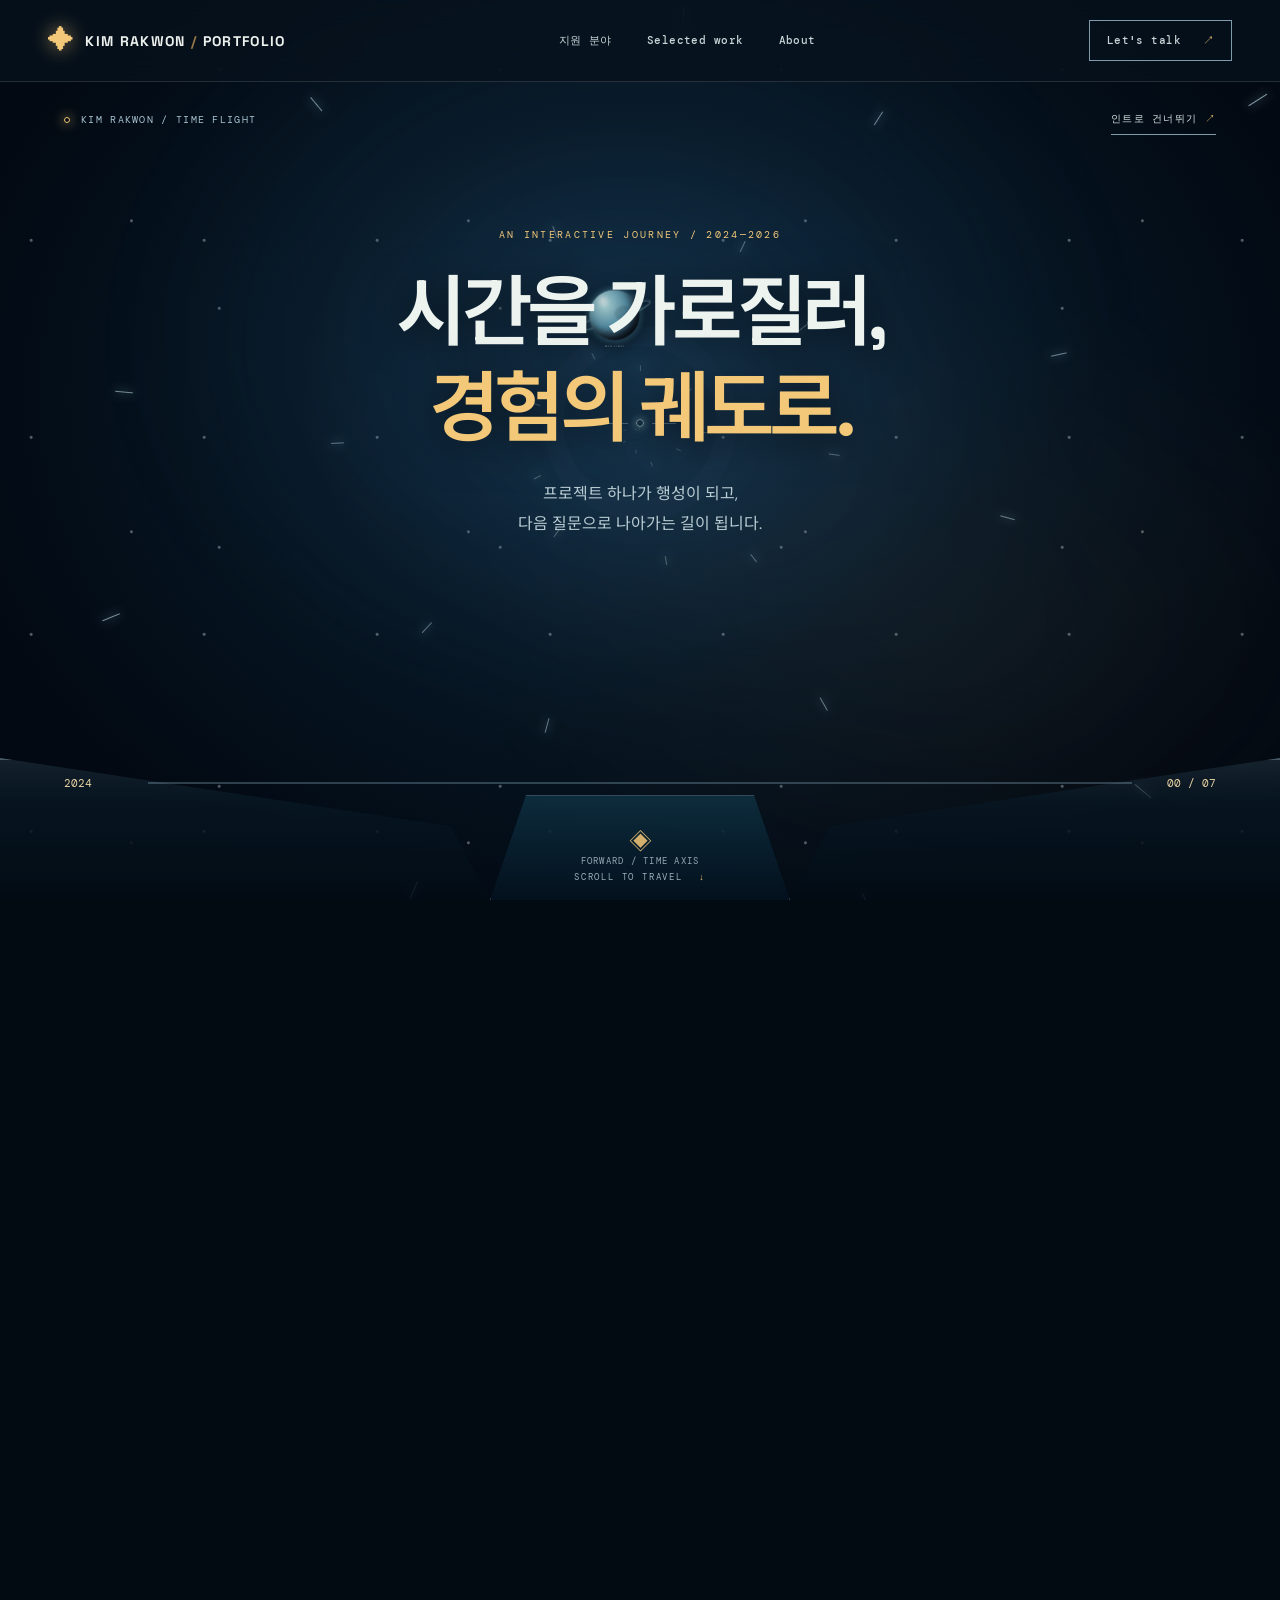
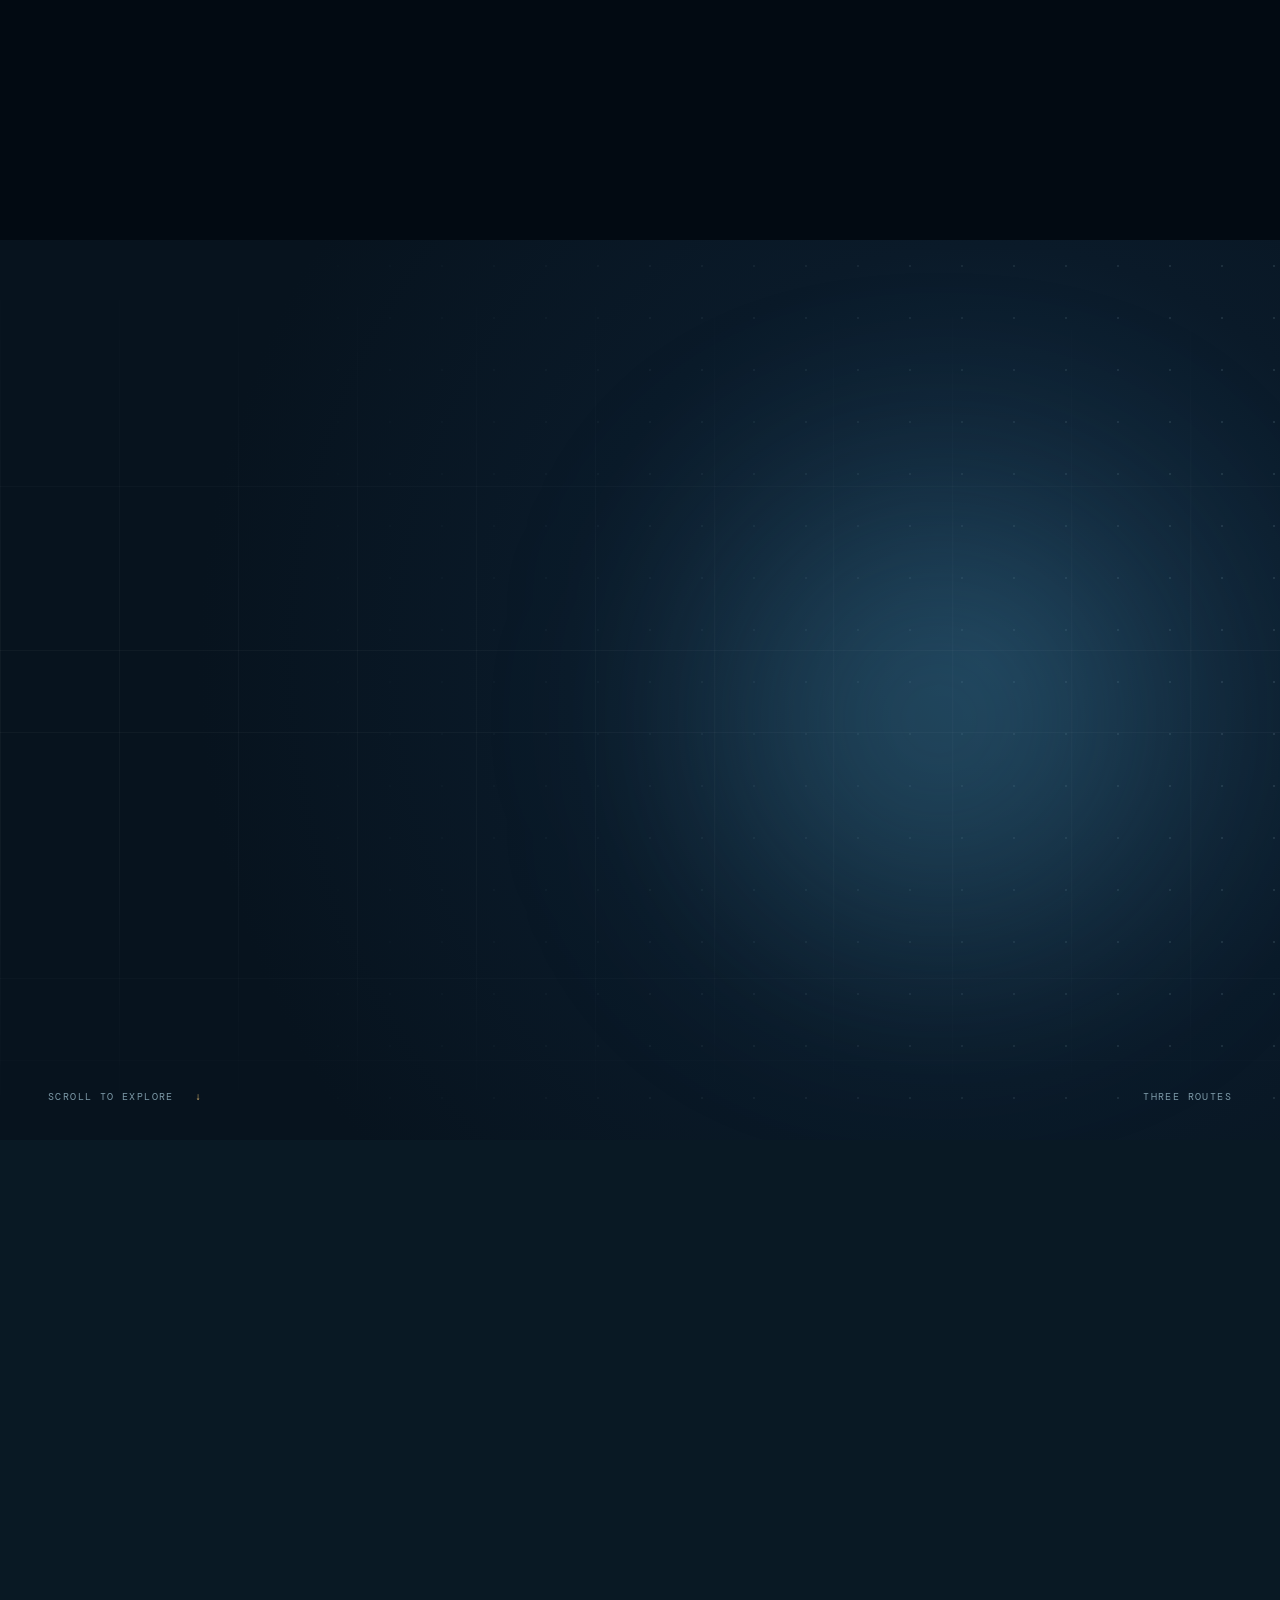
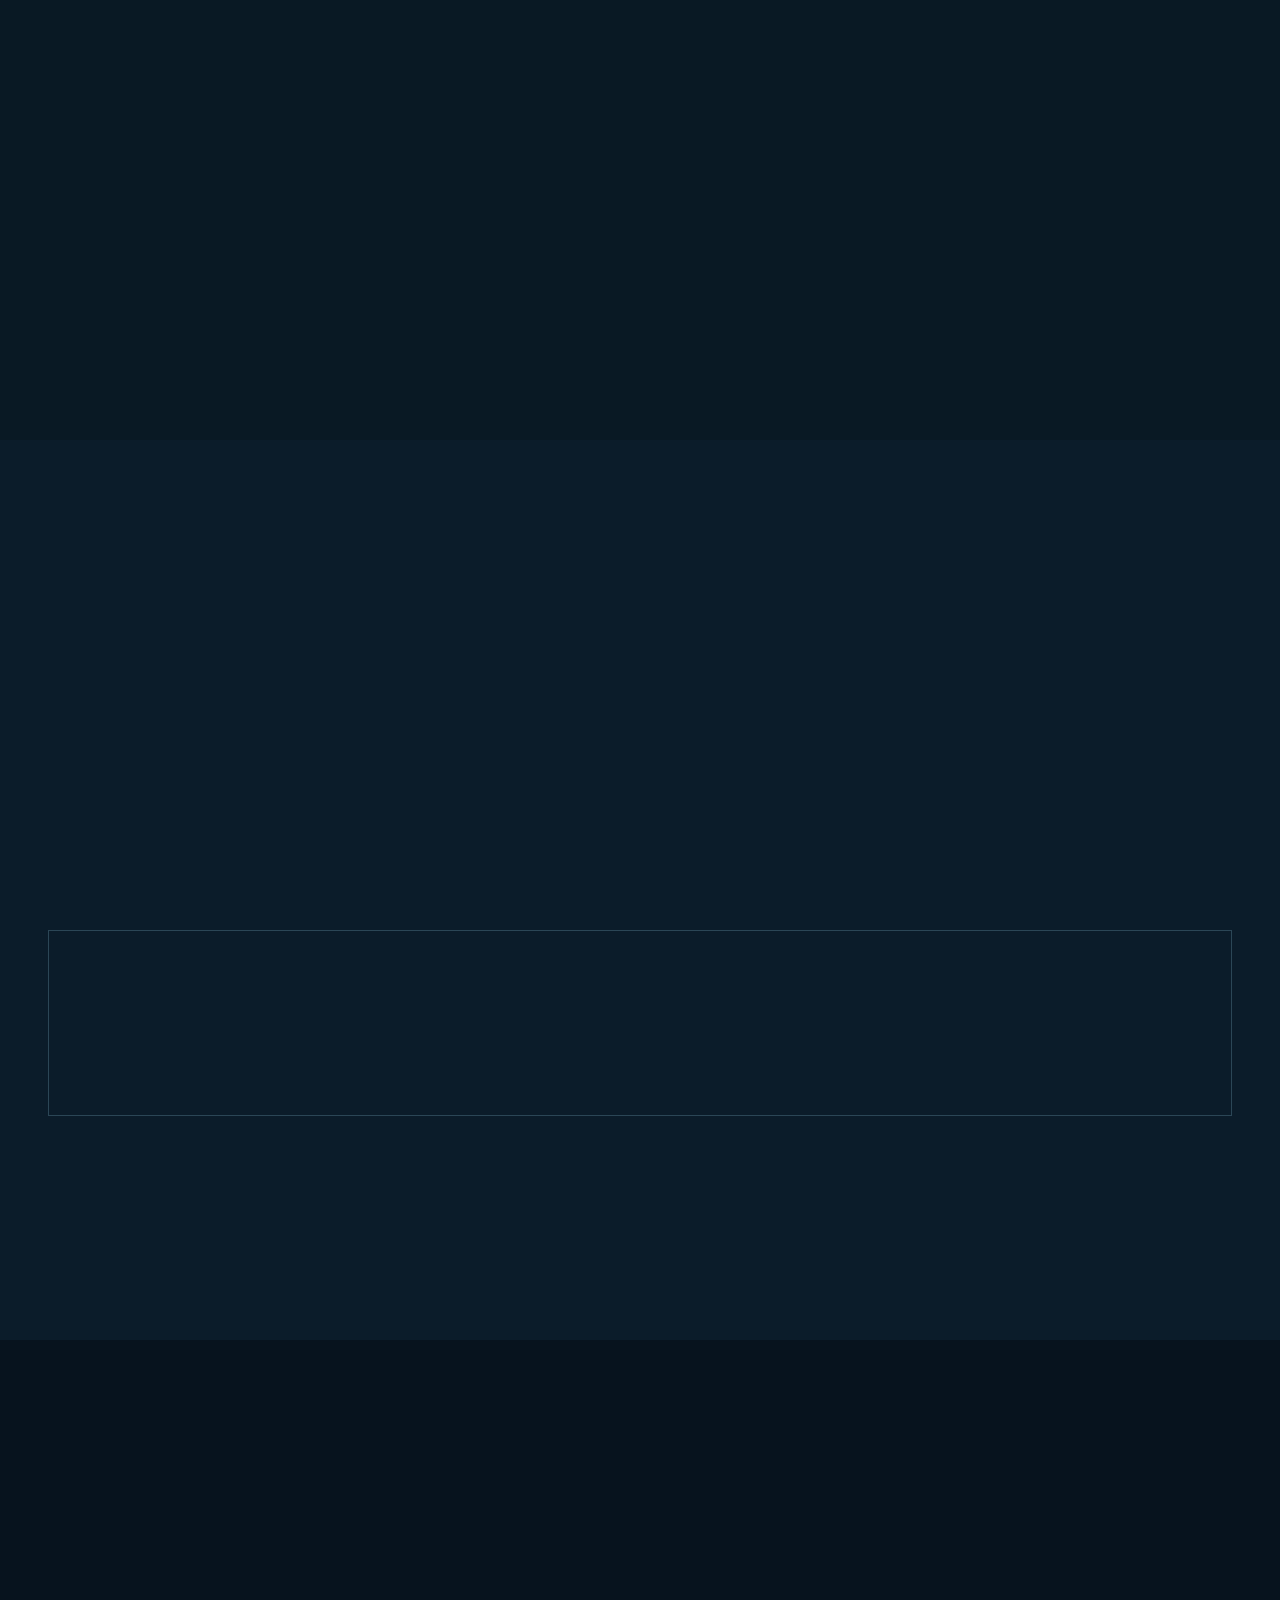
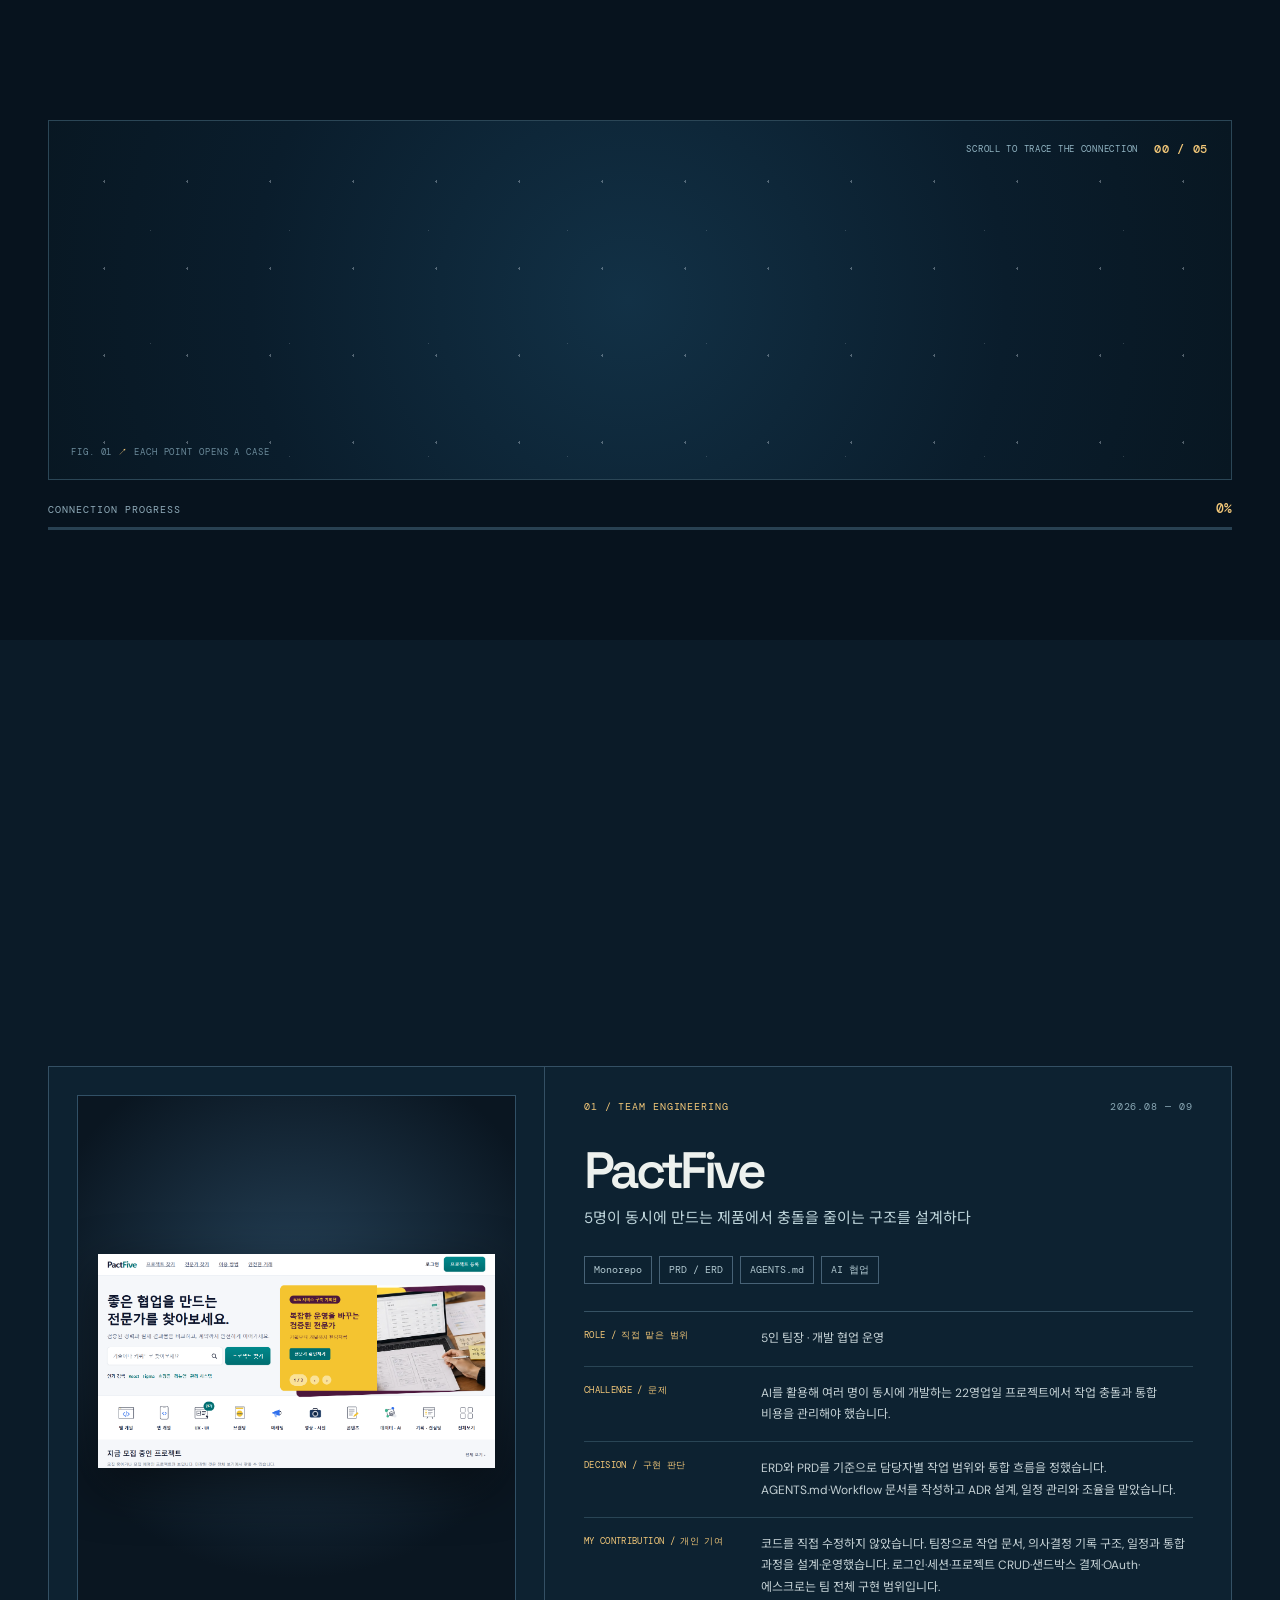
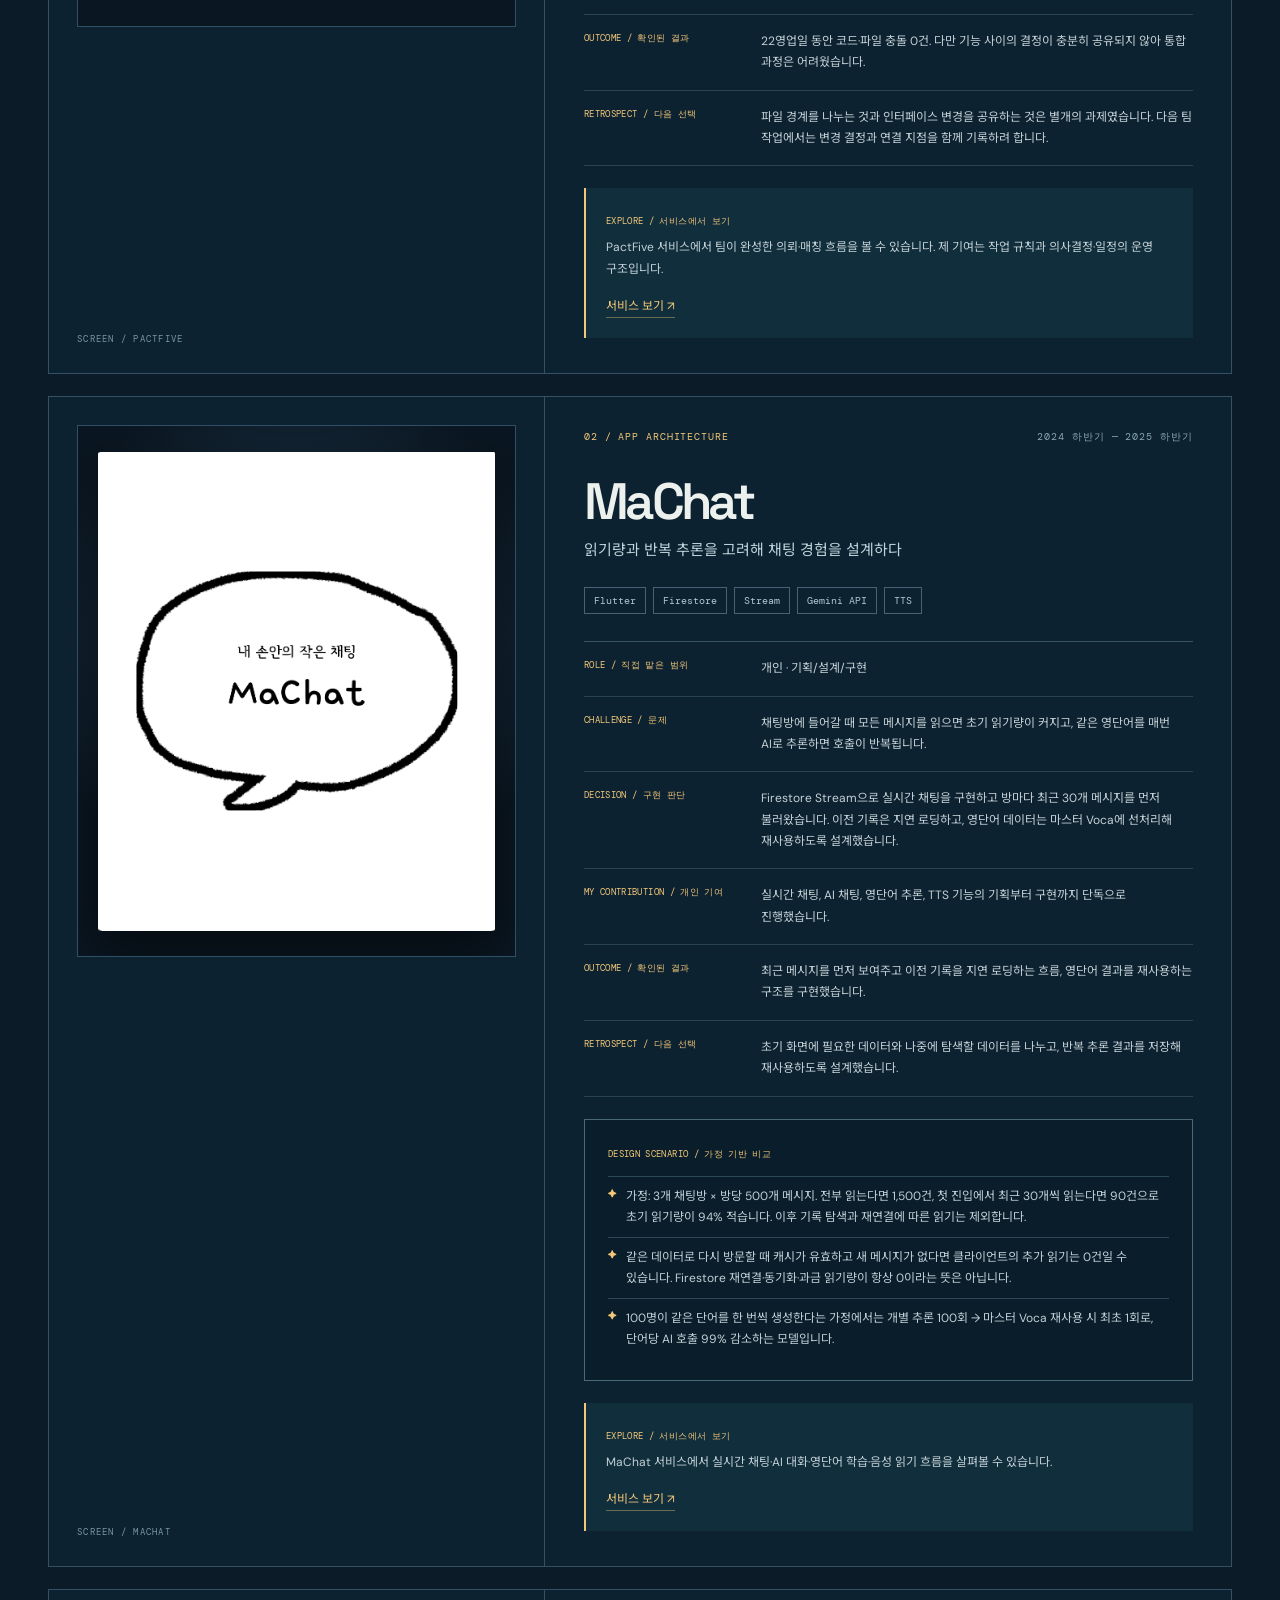
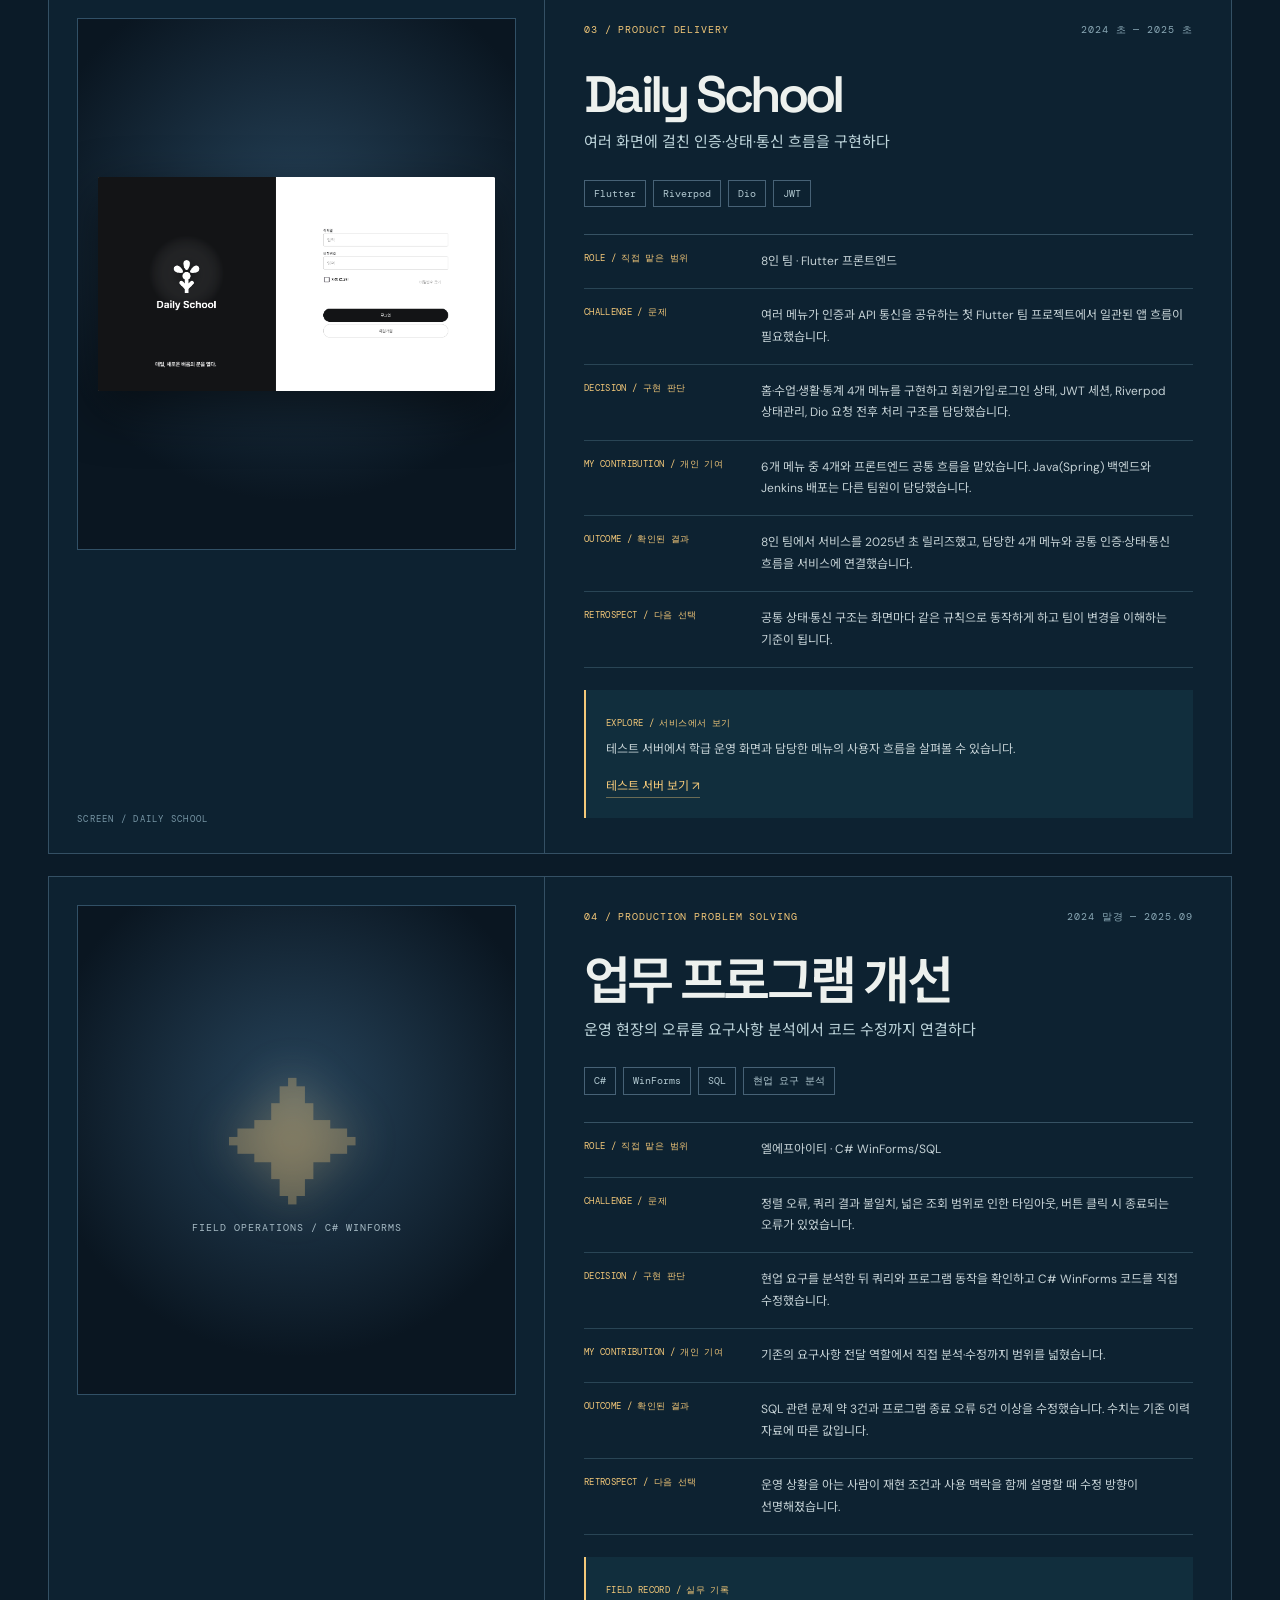
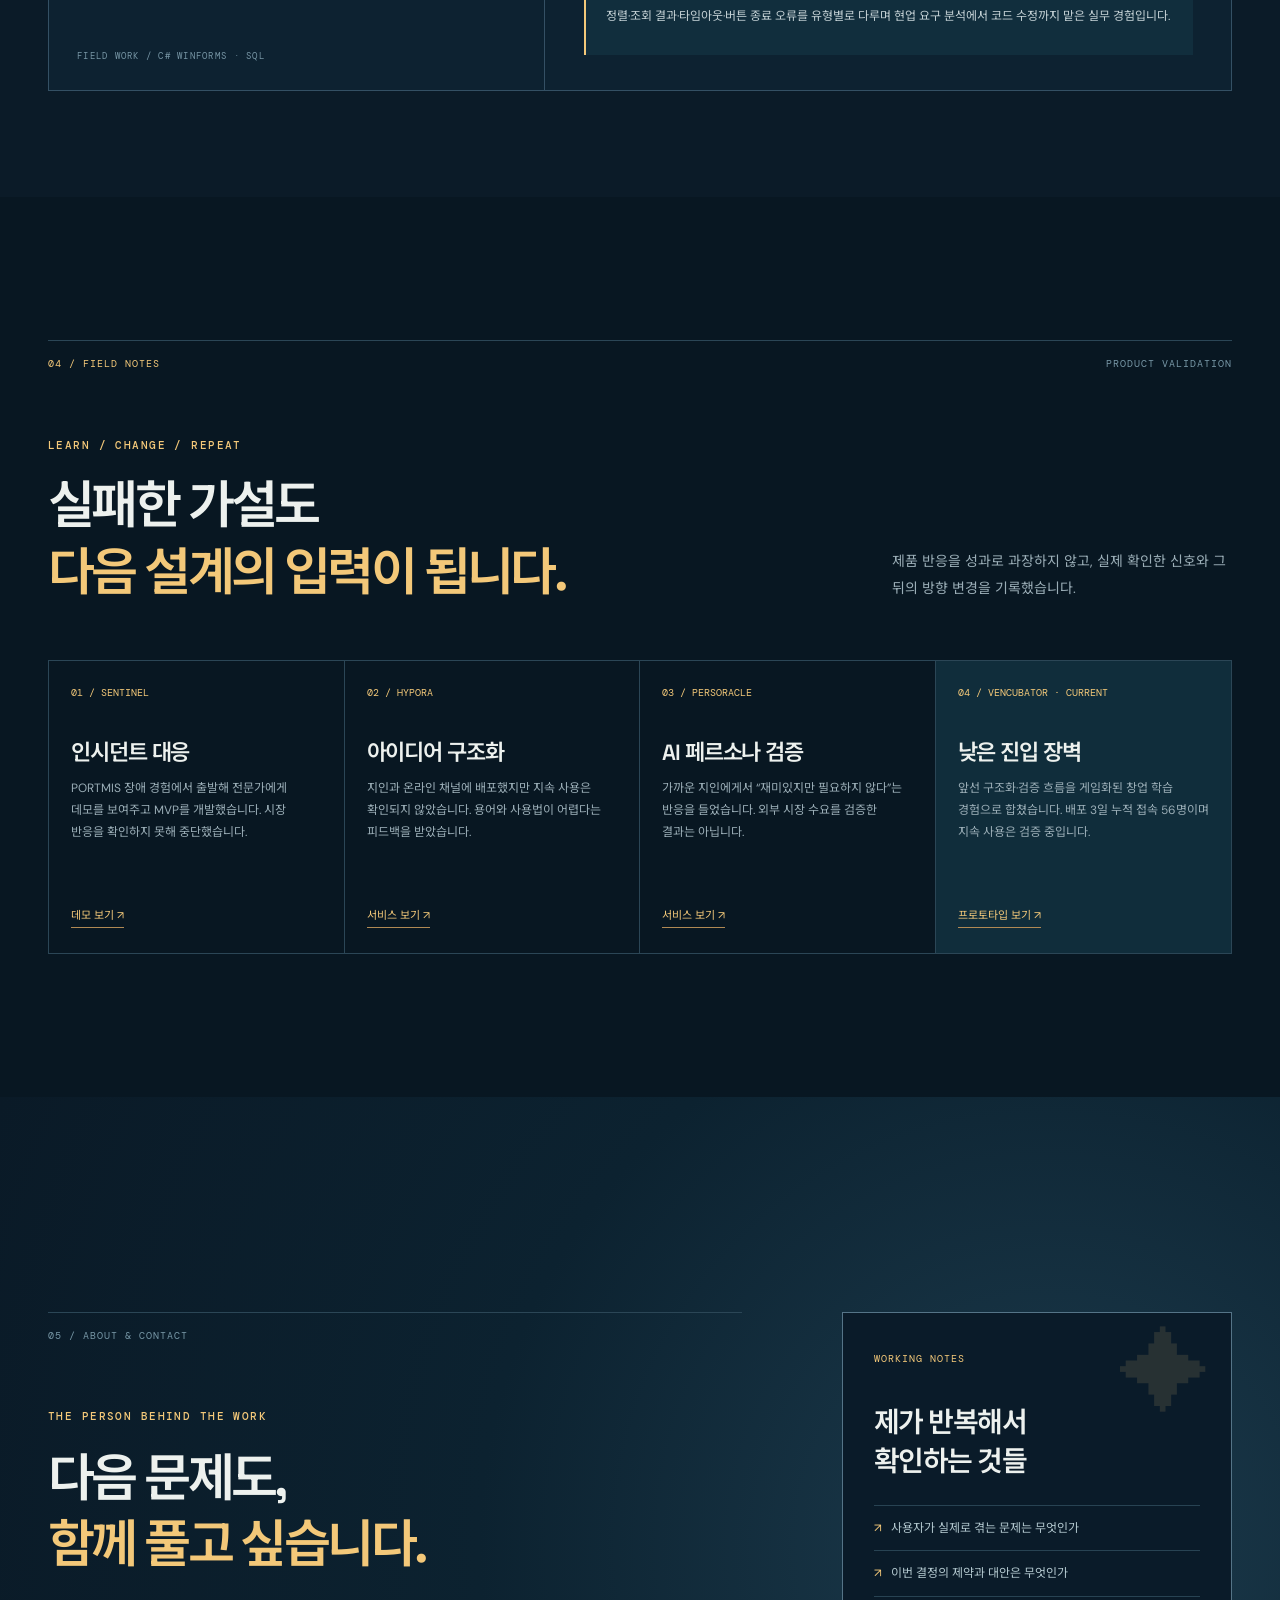
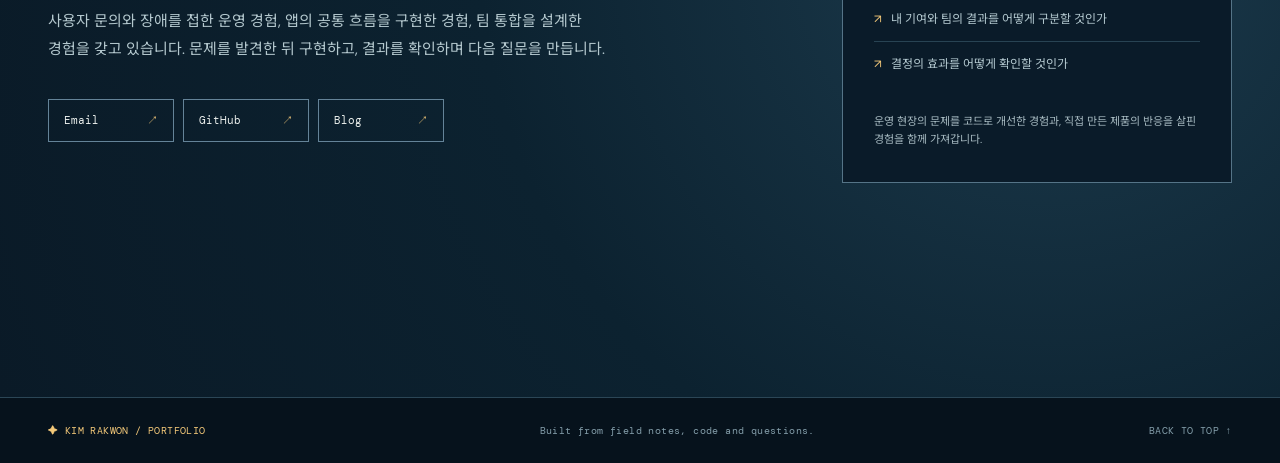
==== commit 8abeb9d0: "Add scroll-driven time voyage intro" ====
--- a/index.html
+++ b/index.html
@@ -13,10 +13,12 @@
   <link rel="stylesheet" href="assets/css/site.css">
   <link rel="stylesheet" href="assets/css/motion.css">
   <link rel="stylesheet" href="assets/css/tetrahedron.css">
+  <link rel="stylesheet" href="assets/css/voyage.css">
   <script src="assets/js/data/projects.js" defer></script>
   <script src="assets/js/components/dom.js" defer></script>
   <script src="assets/js/components/project-card.js" defer></script>
   <script src="assets/js/pages/home.js" defer></script>
+  <script src="assets/js/animations/voyage.js" defer></script>
   <script src="assets/js/animations/reveal.js" defer></script>
   <script src="assets/js/animations/counters.js" defer></script>
   <script src="assets/js/animations/constellation.js" defer></script>
@@ -32,7 +34,21 @@
   </header>
 
   <main id="main">
-    <section class="hero" id="top" aria-labelledby="hero-title">
+    <section class="time-voyage" id="top" aria-label="프로젝트 시간 여행">
+      <div class="voyage-stage">
+        <div class="voyage-space" aria-hidden="true"><div class="voyage-nebula"></div><div class="voyage-starfield" id="voyageStarfield"></div><div class="voyage-planets" id="voyagePlanets"></div><div class="voyage-vanishing-point"></div></div>
+        <div class="voyage-top"><span><i></i> KIM RAKWON / TIME FLIGHT</span><a href="#hero">인트로 건너뛰기 <span aria-hidden="true">↗</span></a></div>
+        <ol class="voyage-a11y-list"><li>2024년 초, Daily School</li><li>2024년 하반기, MaChat</li><li>2026년 3월, Sentinel</li><li>2026년 6월, Hypora</li><li>2026년 7월, Persoracle</li><li>2026년 8월, PactFive</li><li>2026년 9월, Vencubator</li></ol>
+        <div class="voyage-opening"><p>AN INTERACTIVE JOURNEY / 2024—2026</p><div class="voyage-title">시간을 가로질러,<br><em>경험의 궤도로.</em></div><p class="voyage-opening-copy">프로젝트 하나가 행성이 되고,<br>다음 질문으로 나아가는 길이 됩니다.</p></div>
+        <div class="voyage-record" id="voyageRecord" aria-live="off"><span id="voyageRecordMeta">01 / 07 · 2024</span><strong id="voyageRecordTitle">Daily School</strong><p id="voyageRecordCopy">첫 Flutter 팀 프로젝트에서 공통 구조를 배웠습니다.</p><a id="voyageRecordLink" href="#case-daily">이 경험 살펴보기 <span aria-hidden="true">↗</span></a></div>
+        <div class="voyage-finale" id="voyageFinale"><span>JOURNEY COMPLETE / 07 WAYPOINTS</span><strong>스쳐 간 점들이<br><em>하나의 방향이 됩니다.</em></strong><a href="#hero">포트폴리오로 들어가기 <span aria-hidden="true">↘</span></a></div>
+        <div class="voyage-reticle" aria-hidden="true"><span></span><i></i><span></span></div>
+        <div class="voyage-cockpit" aria-hidden="true"><div class="voyage-cockpit-left"></div><div class="voyage-cockpit-center"><span>◈</span><small>FORWARD / TIME AXIS</small></div><div class="voyage-cockpit-right"></div></div>
+        <div class="voyage-bottom"><span class="voyage-year" id="voyageYear">2024</span><div class="voyage-progress" role="progressbar" aria-label="시간 여행 진행도" aria-valuemin="0" aria-valuemax="100" aria-valuenow="0"><span id="voyageProgressFill"></span></div><span class="voyage-count" id="voyageCount">00 / 07</span></div>
+        <p class="voyage-scroll-hint">SCROLL TO TRAVEL <span aria-hidden="true">↓</span></p>
+      </div>
+    </section>
+    <section class="hero" id="hero" aria-labelledby="hero-title">
       <div class="hero-grid" aria-hidden="true"></div><div class="hero-glow" aria-hidden="true"></div>
       <div class="hero-inner wrap">
         <div class="hero-copy">
--- a/assets/css/voyage.css
+++ b/assets/css/voyage.css
@@ -0,0 +1,47 @@
+.site-header{position:fixed;z-index:30;background:#07131eb8;backdrop-filter:blur(16px)}
+.time-voyage{position:relative;height:560svh;background:#020a12;scroll-margin-top:0}
+.voyage-a11y-list{position:absolute;width:1px;height:1px;padding:0;margin:-1px;overflow:hidden;clip:rect(0,0,0,0);white-space:nowrap;border:0}
+.voyage-stage{position:sticky;top:0;height:100svh;min-height:580px;overflow:hidden;isolation:isolate;background:radial-gradient(ellipse at 50% 44%,#143149 0%,#071725 38%,#020912 78%);color:#edf4ef}
+.voyage-space{position:absolute;inset:0;z-index:0;isolation:isolate;overflow:hidden;pointer-events:none}
+.voyage-space:before{content:"";position:absolute;inset:0;opacity:.34;background-image:radial-gradient(circle at 18% 22%,#e7f7ff 0 1px,transparent 2px),radial-gradient(circle at 78% 29%,#d8edff 0 1px,transparent 2px),radial-gradient(circle at 39% 71%,#fff 0 .8px,transparent 2px);background-size:173px 197px,281px 239px,337px 311px}
+.voyage-nebula{position:absolute;inset:-30%;background:radial-gradient(ellipse at 49% 42%,#1c426063,transparent 34%),radial-gradient(ellipse at 65% 62%,#9e78451a,transparent 25%);filter:blur(34px);transform:scale(var(--nebula-scale,1));opacity:var(--nebula-opacity,.7)}
+.voyage-starfield,.voyage-planets{position:absolute;inset:0}
+.voyage-streak{position:absolute;left:50%;top:48%;height:1px;display:block;border-radius:99px;background:#c9e6f4;box-shadow:0 0 8px #b2dffd;transform-origin:left center;will-change:transform,opacity}
+.voyage-vanishing-point{position:absolute;left:50%;top:47%;width:60vmax;height:60vmax;border:1px solid #a6d1e51a;border-radius:50%;transform:translate(-50%,-50%) scale(var(--tunnel-scale,.2));box-shadow:0 0 0 8vmax #a6d1e506,0 0 0 18vmax #a6d1e504;opacity:var(--tunnel-opacity,.65)}
+.voyage-planet{position:absolute;left:50%;top:47%;width:clamp(150px,19vw,280px);aspect-ratio:1;transform:translate(-50%,-50%) scale(.12);opacity:0;will-change:transform,opacity;filter:drop-shadow(0 25px 42px #0009)}
+.voyage-planet:before{content:"";position:absolute;inset:-17%;border-radius:50%;background:radial-gradient(circle,var(--planet-glow),transparent 66%);filter:blur(12px)}
+.voyage-planet-core{position:absolute;inset:0;border-radius:50%;overflow:hidden;background:radial-gradient(circle at 27% 22%,#ffffff9e 0%,transparent 13%),radial-gradient(circle at 31% 30%,var(--planet-light) 0%,var(--planet-mid) 44%,var(--planet-dark) 73%,#03080f 100%);box-shadow:inset -20px -26px 42px #000b,inset 8px 9px 18px #fff2,0 0 34px var(--planet-glow)}
+.voyage-planet-core:after{content:"";position:absolute;inset:-20%;border-radius:50%;opacity:.27;background:repeating-linear-gradient(165deg,transparent 0 15px,#ffffff27 16px 19px,transparent 20px 39px),radial-gradient(ellipse at 63% 50%,#111a2377 0 12%,transparent 16%);transform:rotate(-12deg)}
+.voyage-planet-ring{position:absolute;left:-26%;top:39%;width:152%;height:23%;border:4px solid var(--planet-ring);border-radius:50%;transform:rotate(-21deg);box-shadow:0 0 16px var(--planet-glow);opacity:.75}
+.voyage-planet-label{position:absolute;left:50%;top:109%;transform:translateX(-50%);white-space:nowrap;text-align:center;font:500 10px var(--mono);letter-spacing:.18em;color:#d9e9ee;text-shadow:0 2px 12px #020a12}
+.voyage-planet[data-theme="daily"]{--planet-light:#c0ebed;--planet-mid:#5e9eb7;--planet-dark:#28415c;--planet-glow:#6dbedc6b;--planet-ring:#9fc8d5}
+.voyage-planet[data-theme="machat"]{--planet-light:#ffedb8;--planet-mid:#c99361;--planet-dark:#634955;--planet-glow:#e7ad6973;--planet-ring:#f0cf8b}
+.voyage-planet[data-theme="sentinel"]{--planet-light:#b6e1e7;--planet-mid:#54859b;--planet-dark:#1c314a;--planet-glow:#71b9d477;--planet-ring:#86c6d8}
+.voyage-planet[data-theme="hypora"]{--planet-light:#d4c5ff;--planet-mid:#7b82cb;--planet-dark:#303260;--planet-glow:#918ce770;--planet-ring:#a9a7ed}
+.voyage-planet[data-theme="persoracle"]{--planet-light:#a7ebd4;--planet-mid:#4a9b90;--planet-dark:#24535c;--planet-glow:#69d7ae66;--planet-ring:#a3dfc0}
+.voyage-planet[data-theme="pactfive"]{--planet-light:#e8c7a4;--planet-mid:#ad7a65;--planet-dark:#513c4a;--planet-glow:#cf98786b;--planet-ring:#d9b18e}
+.voyage-planet[data-theme="vencubator"]{--planet-light:#e0efb4;--planet-mid:#85b181;--planet-dark:#34565b;--planet-glow:#a5d78a75;--planet-ring:#cfdf9f}
+.voyage-top{position:absolute;z-index:12;top:104px;left:clamp(24px,5vw,76px);right:clamp(24px,5vw,76px);display:flex;align-items:center;justify-content:space-between;gap:20px;font:10px var(--mono);letter-spacing:.13em;color:#a7c2d0}
+.voyage-top>span{display:flex;align-items:center;gap:11px}.voyage-top i{width:6px;height:6px;border:1px solid #f3c879;border-radius:50%;box-shadow:0 0 12px #f3c879}
+.voyage-top a{padding:8px 0;border-bottom:1px solid #7d9bab;color:#dae8e8;white-space:nowrap}.voyage-top a span{color:#f3c879}
+.voyage-opening,.voyage-finale{position:absolute;z-index:4;left:50%;top:43%;width:min(92vw,1040px);text-align:center;transform:translate(-50%,-50%);pointer-events:none}
+.voyage-opening{opacity:var(--opening-opacity,1)}
+.voyage-opening>p:first-child,.voyage-finale>span{font:10px var(--mono);letter-spacing:.23em;color:#f3c879}
+.voyage-title,.voyage-finale strong{display:block;margin:23px 0;font:600 clamp(43px,6vw,92px)/1.25 var(--display);letter-spacing:-.075em;text-shadow:0 6px 40px #000a}
+.voyage-title em,.voyage-finale em{font-style:normal;color:#f3c879}
+.voyage-opening-copy{font-size:clamp(13px,1.25vw,17px);line-height:1.9;color:#b7cbd2}
+.voyage-record{position:absolute;z-index:5;left:clamp(24px,6vw,100px);top:54%;width:min(355px,35vw);padding:20px 23px 18px;border-left:2px solid #f3c879;background:linear-gradient(90deg,#071824e8,#0718248a 75%,transparent);backdrop-filter:blur(6px);opacity:var(--record-opacity,0);transform:translateY(calc((1 - var(--record-opacity,0))*18px));pointer-events:none}
+.voyage-record.is-available{pointer-events:auto}
+.voyage-record>span{display:block;font:10px var(--mono);letter-spacing:.12em;color:#f3c879}
+.voyage-record strong{display:block;font:600 clamp(27px,2.5vw,41px) var(--display);letter-spacing:-.06em;margin:10px 0}
+.voyage-record p{font-size:12px;line-height:1.75;color:#bfd0d6;margin:0 0 13px}
+.voyage-record a{font:10px var(--mono);color:#f3c879;border-bottom:1px solid #f3c87988;padding-bottom:4px}
+.voyage-finale{opacity:var(--finale-opacity,0)}.voyage-finale.is-available{pointer-events:auto}
+.voyage-finale strong{font-size:clamp(41px,5.3vw,77px)}.voyage-finale a{display:inline-flex;padding:13px 18px;border:1px solid #e6c47d;color:#f6ddb0;font:11px var(--mono);letter-spacing:.05em;margin-top:18px}
+.voyage-reticle{position:absolute;z-index:3;left:50%;top:47%;transform:translate(-50%,-50%);display:flex;align-items:center;gap:8px;opacity:.6;pointer-events:none}.voyage-reticle span{width:24px;height:1px;background:#b5d0d8a8}.voyage-reticle i{width:8px;height:8px;border:1px solid #d6e9e4;border-radius:50%;box-shadow:0 0 9px #b2e6e2}
+.voyage-cockpit{position:absolute;z-index:8;left:0;right:0;bottom:0;height:155px;display:flex;align-items:end;justify-content:center;pointer-events:none;opacity:.88}.voyage-cockpit-left,.voyage-cockpit-right{height:142px;flex:1;background:linear-gradient(#46647850,#081824ee 29%,#030c15);border-top:2px solid #a4c3d280}.voyage-cockpit-left{clip-path:polygon(0 0,92% 48%,100% 100%,0 100%)}.voyage-cockpit-right{clip-path:polygon(8% 48%,100% 0,100% 100%,0 100%)}.voyage-cockpit-center{width:min(300px,26vw);height:105px;background:linear-gradient(#0f3041,#04121f);border:1px solid #7096a77d;border-bottom:0;clip-path:polygon(12% 0,88% 0,100% 100%,0 100%);display:flex;flex-direction:column;align-items:center;justify-content:center;gap:2px;color:#f3c879}.voyage-cockpit-center>span{font-size:23px;line-height:1}.voyage-cockpit-center small{font:9px var(--mono);letter-spacing:.14em;color:#a8c0c8}
+.voyage-bottom{position:absolute;z-index:10;left:clamp(24px,5vw,76px);right:clamp(24px,5vw,76px);bottom:110px;display:flex;align-items:center;gap:18px;font:11px var(--mono);color:#e9d3a3}.voyage-year,.voyage-count{min-width:66px}.voyage-count{text-align:right}.voyage-progress{height:2px;background:#87a8ba55;flex:1;position:relative}.voyage-progress>span{display:block;width:0;height:100%;background:#f3c879;box-shadow:0 0 12px #f3c879}
+.voyage-scroll-hint{position:absolute;z-index:9;left:50%;bottom:17px;transform:translateX(-50%);margin:0;font:9px var(--mono);letter-spacing:.2em;color:#98b2bc;white-space:nowrap}.voyage-scroll-hint span{color:#f3c879;margin-left:9px}
+@media(max-width:760px){.voyage-stage{min-height:0}.voyage-top{top:83px;left:19px;right:19px;font-size:8px;letter-spacing:.05em}.voyage-opening{top:39%}.voyage-title{font-size:clamp(38px,10vw,62px)}.voyage-opening-copy{font-size:12px}.voyage-planet{width:160px}.voyage-record{left:18px;top:auto;bottom:155px;width:min(330px,calc(100vw - 36px));padding:13px 17px}.voyage-record strong{font-size:25px;margin:6px 0}.voyage-record p{font-size:11px;margin-bottom:9px}.voyage-finale{top:42%}.voyage-finale strong{font-size:clamp(37px,9vw,57px)}.voyage-cockpit{height:105px}.voyage-cockpit-left,.voyage-cockpit-right{height:96px}.voyage-cockpit-center{height:73px;width:28vw}.voyage-cockpit-center small{display:none}.voyage-bottom{left:18px;right:18px;bottom:78px;gap:9px;font-size:9px}.voyage-year,.voyage-count{min-width:50px}.voyage-scroll-hint{bottom:14px;font-size:8px}}
+@media(max-height:630px){.voyage-opening{top:40%}.voyage-record{top:44%}.voyage-cockpit{height:95px}.voyage-cockpit-left,.voyage-cockpit-right{height:85px}.voyage-cockpit-center{height:70px}.voyage-bottom{bottom:72px}}
+@media(prefers-reduced-motion:reduce){.time-voyage{height:100svh;min-height:620px}.voyage-planet,.voyage-starfield,.voyage-vanishing-point{display:none}.voyage-opening{opacity:1!important}.voyage-record,.voyage-finale{display:none}.voyage-scroll-hint{display:none}.voyage-progress>span{width:100%!important}}
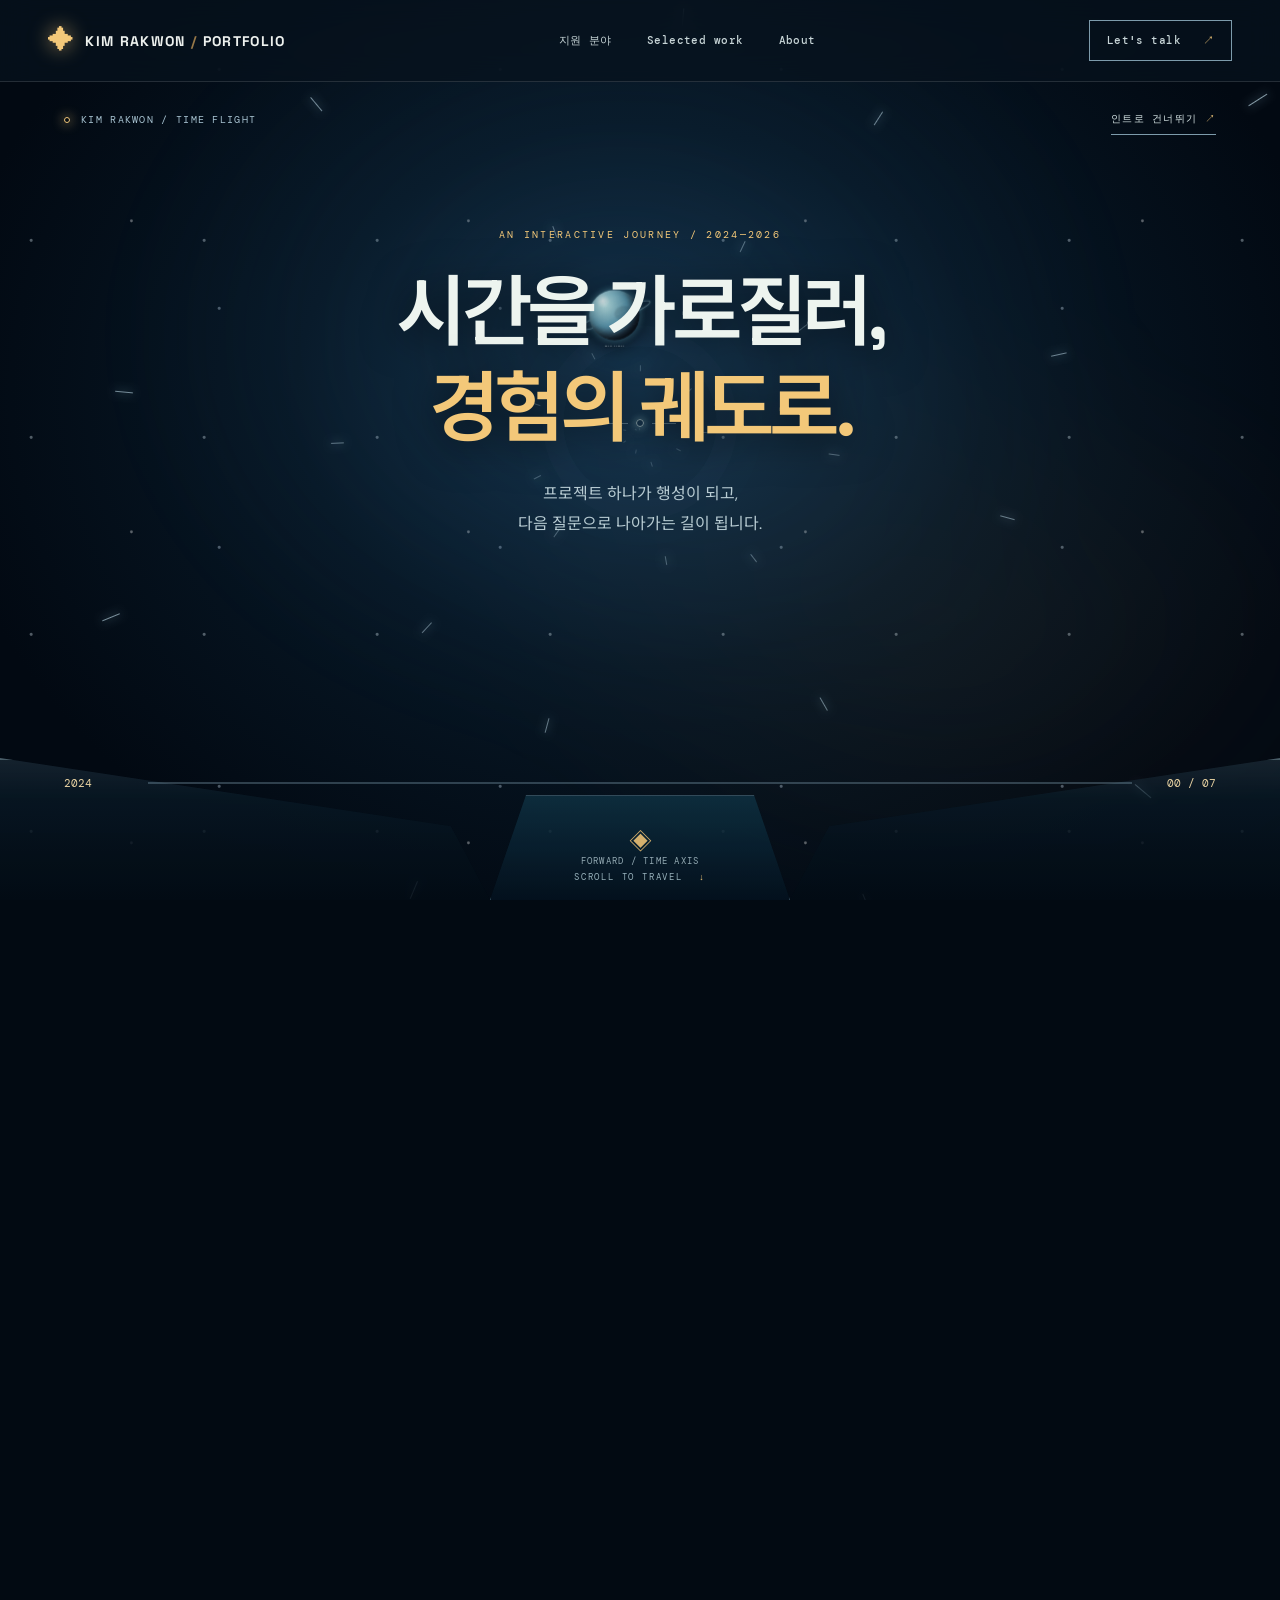
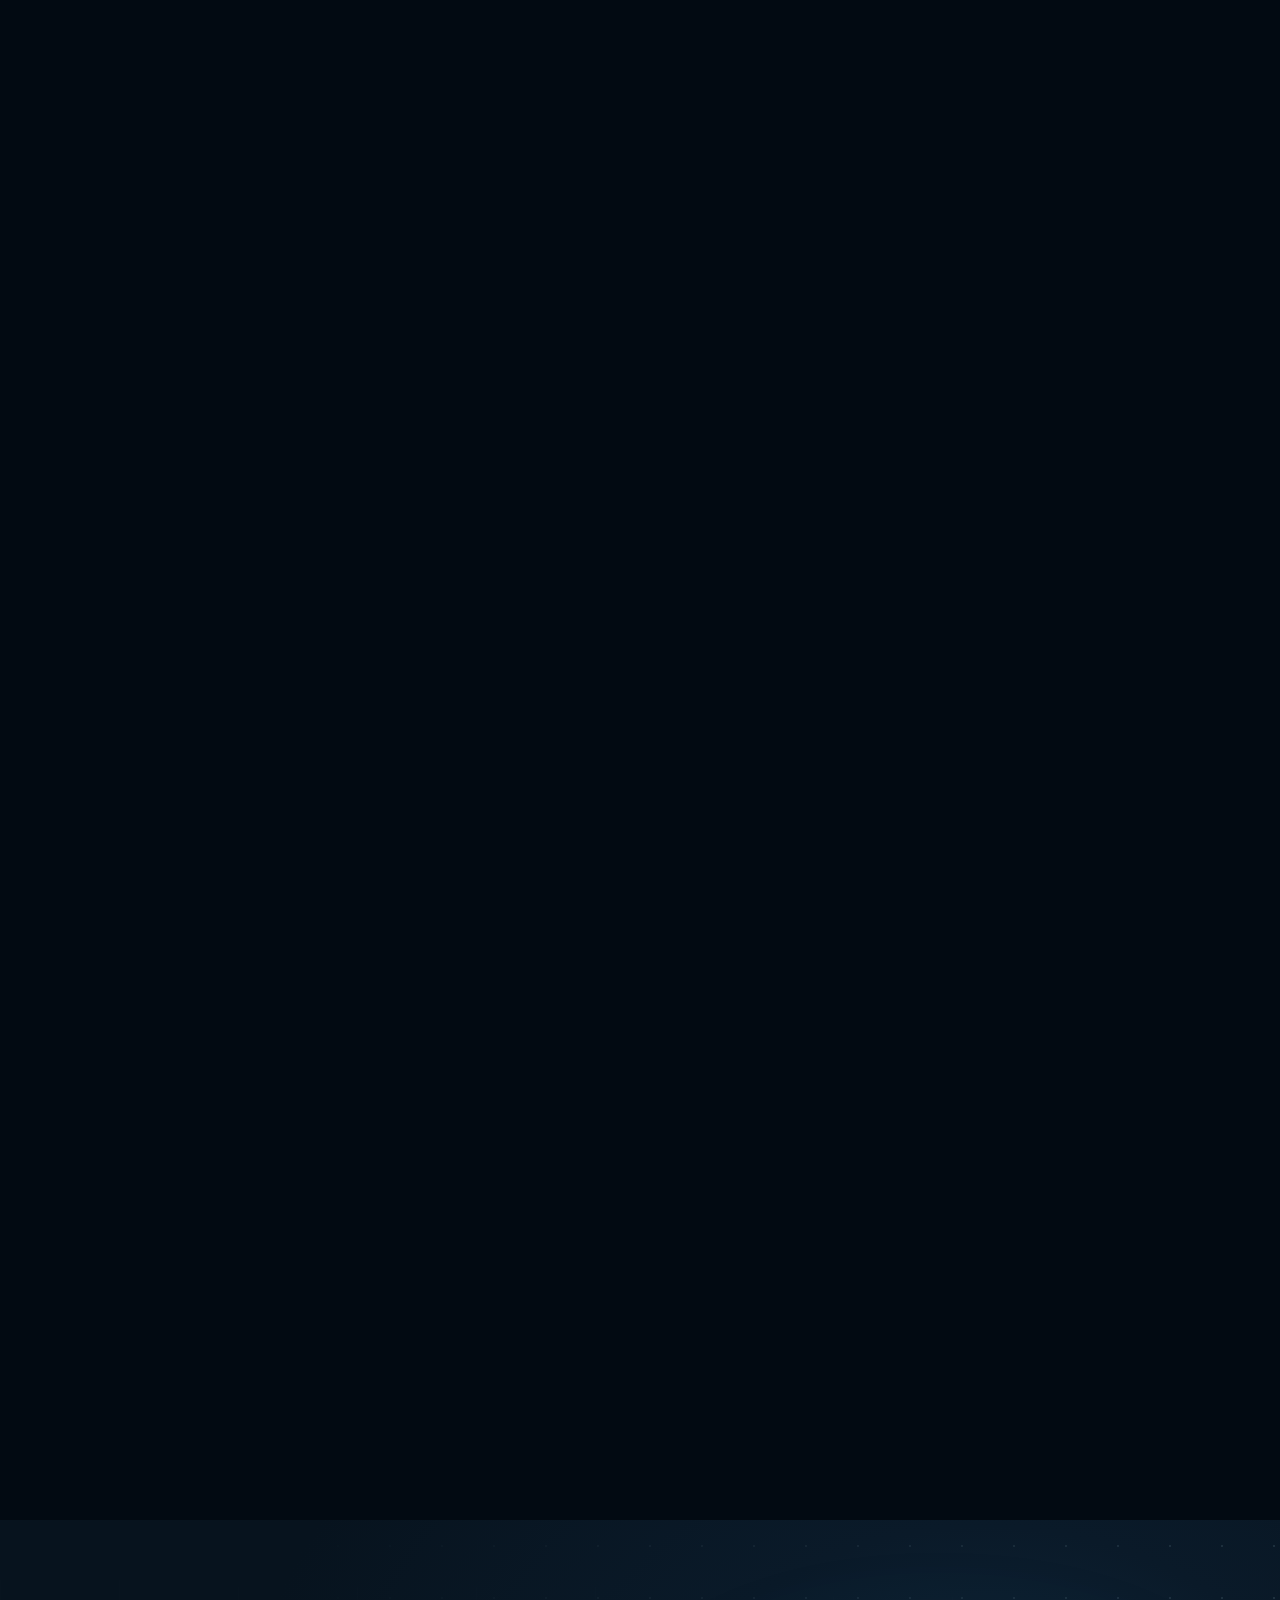
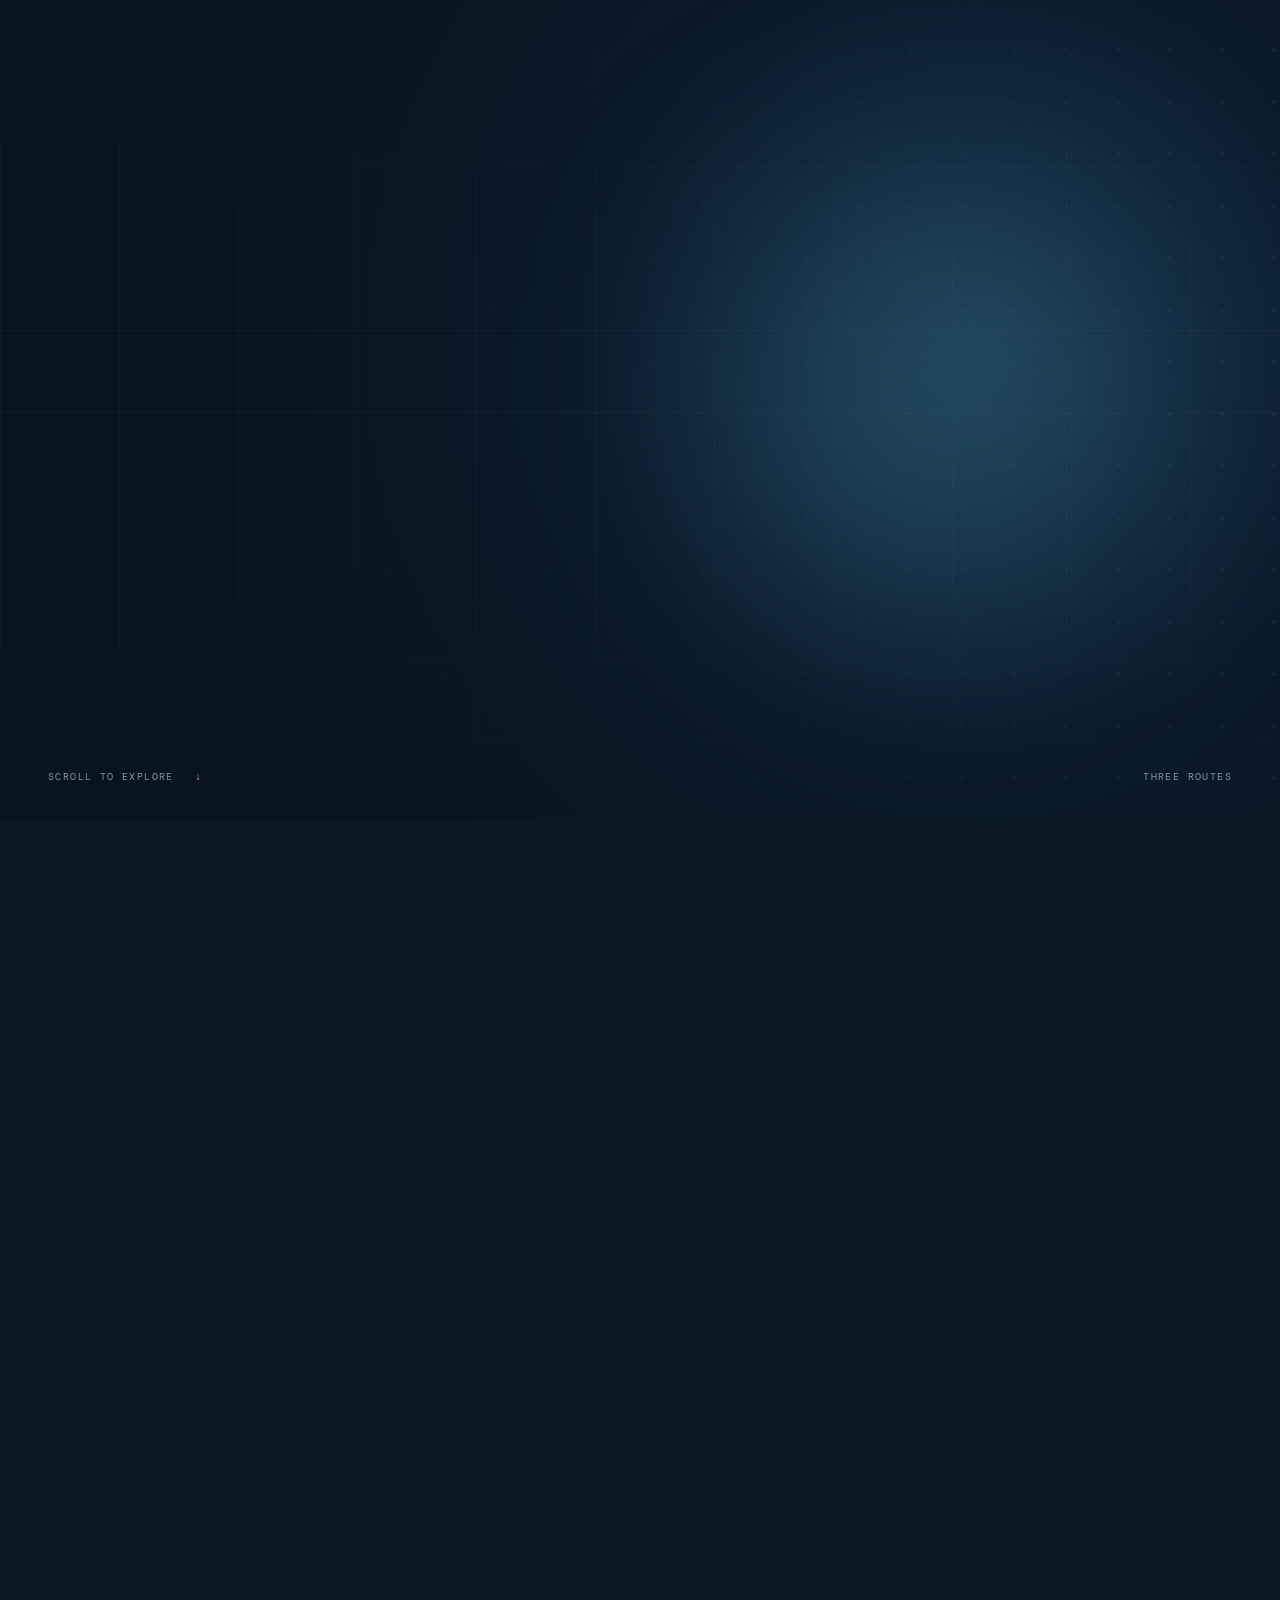
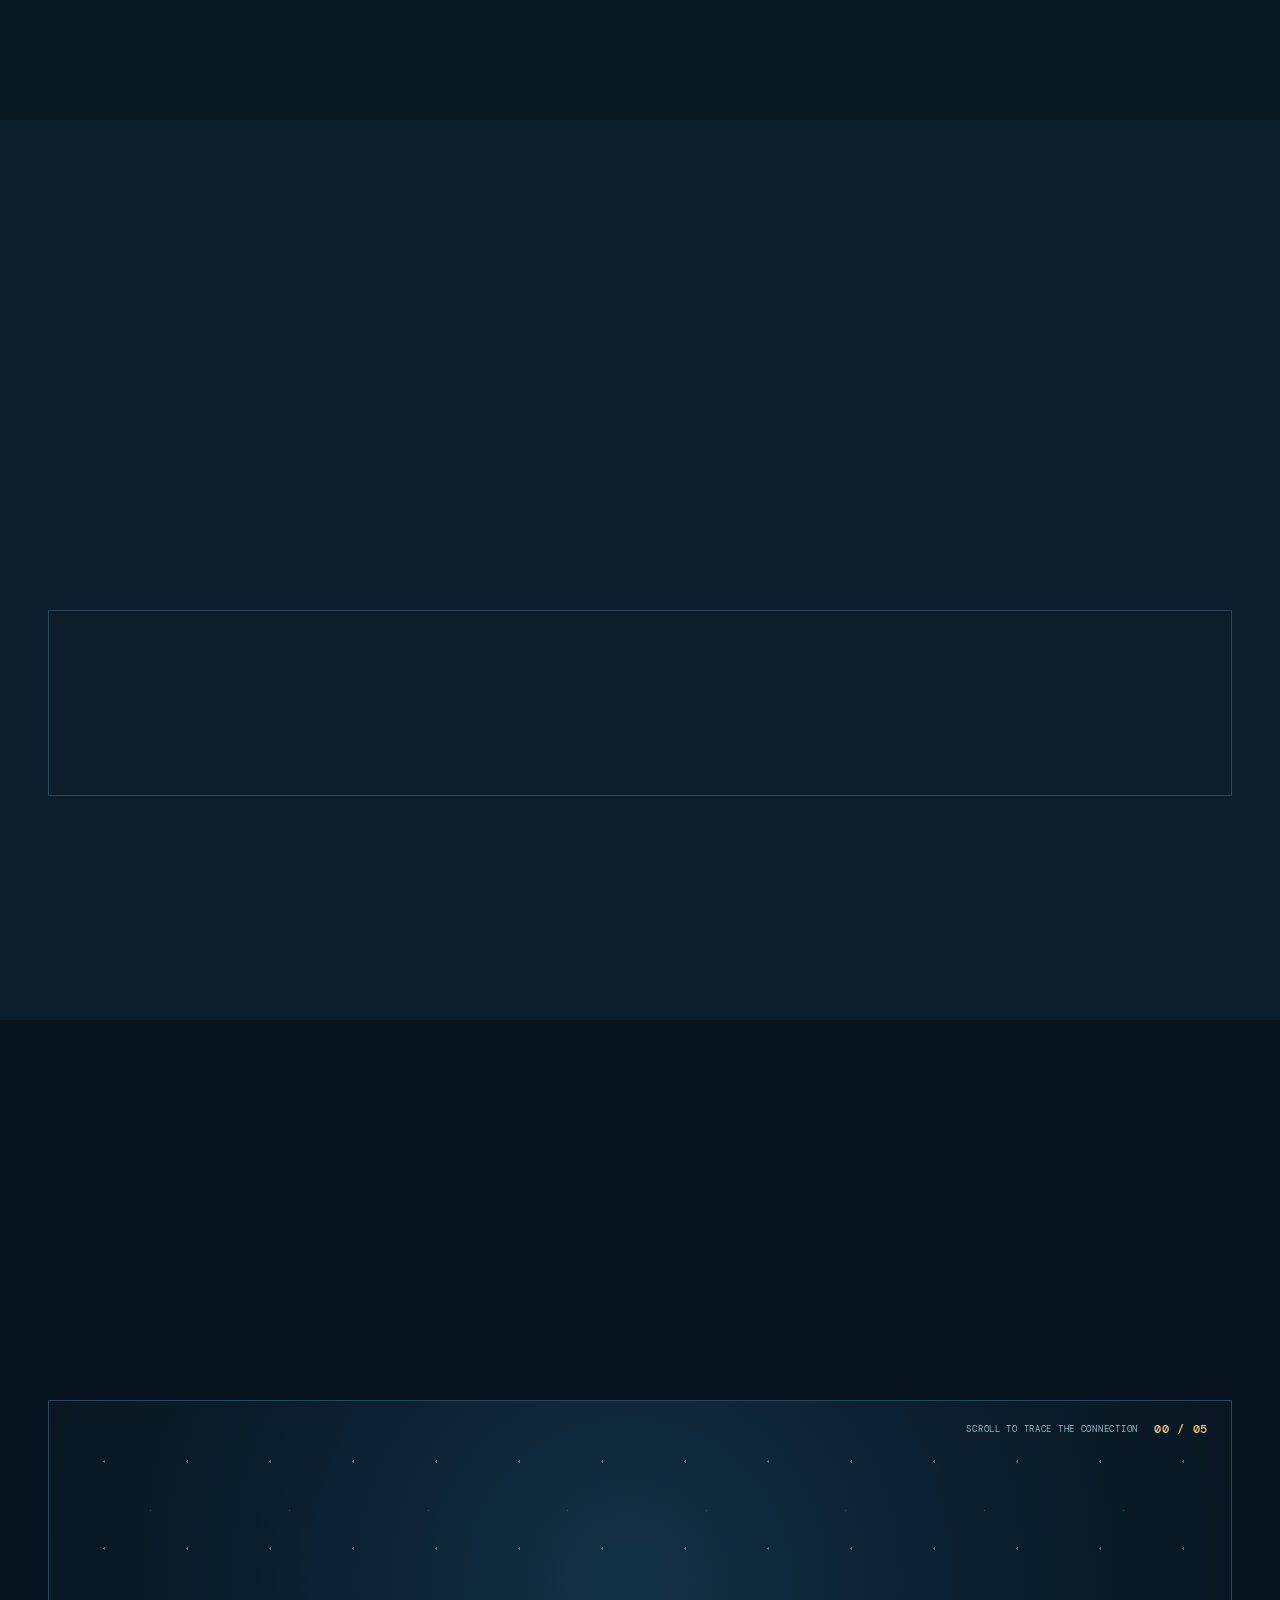
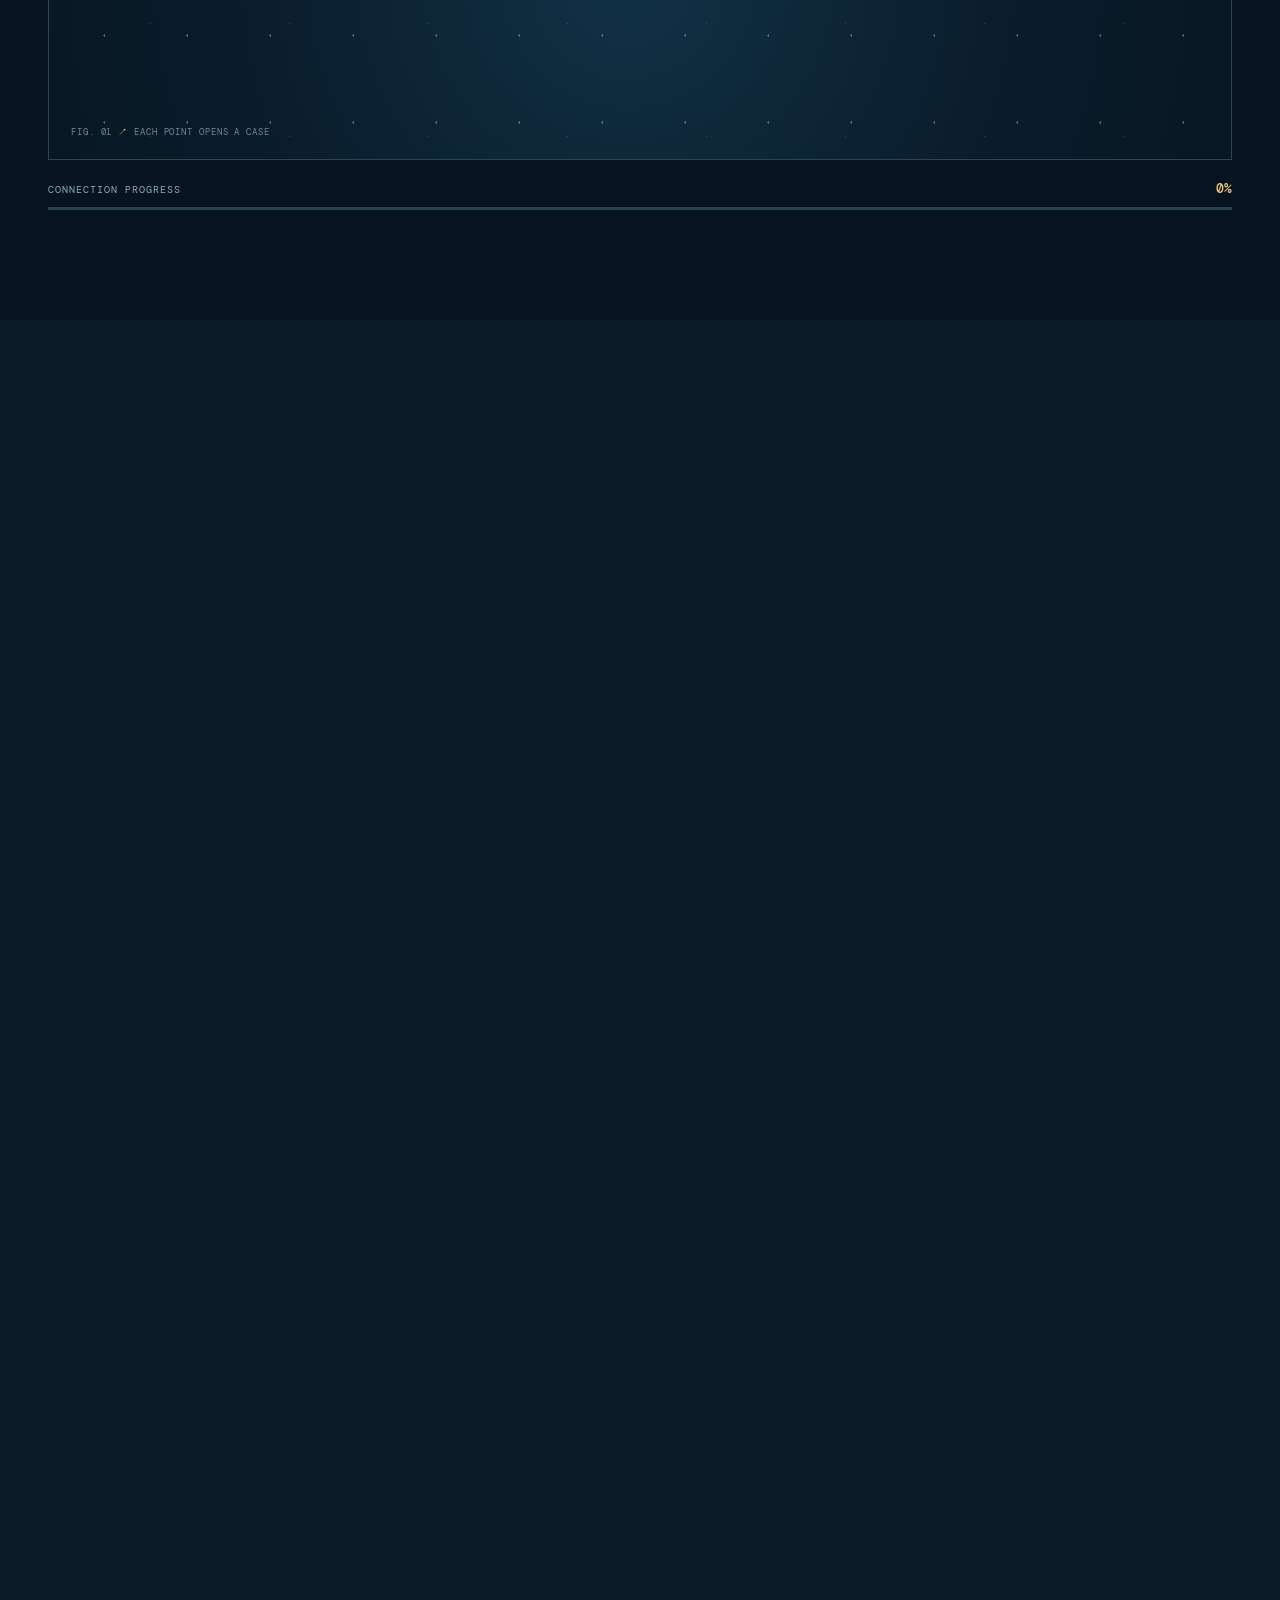
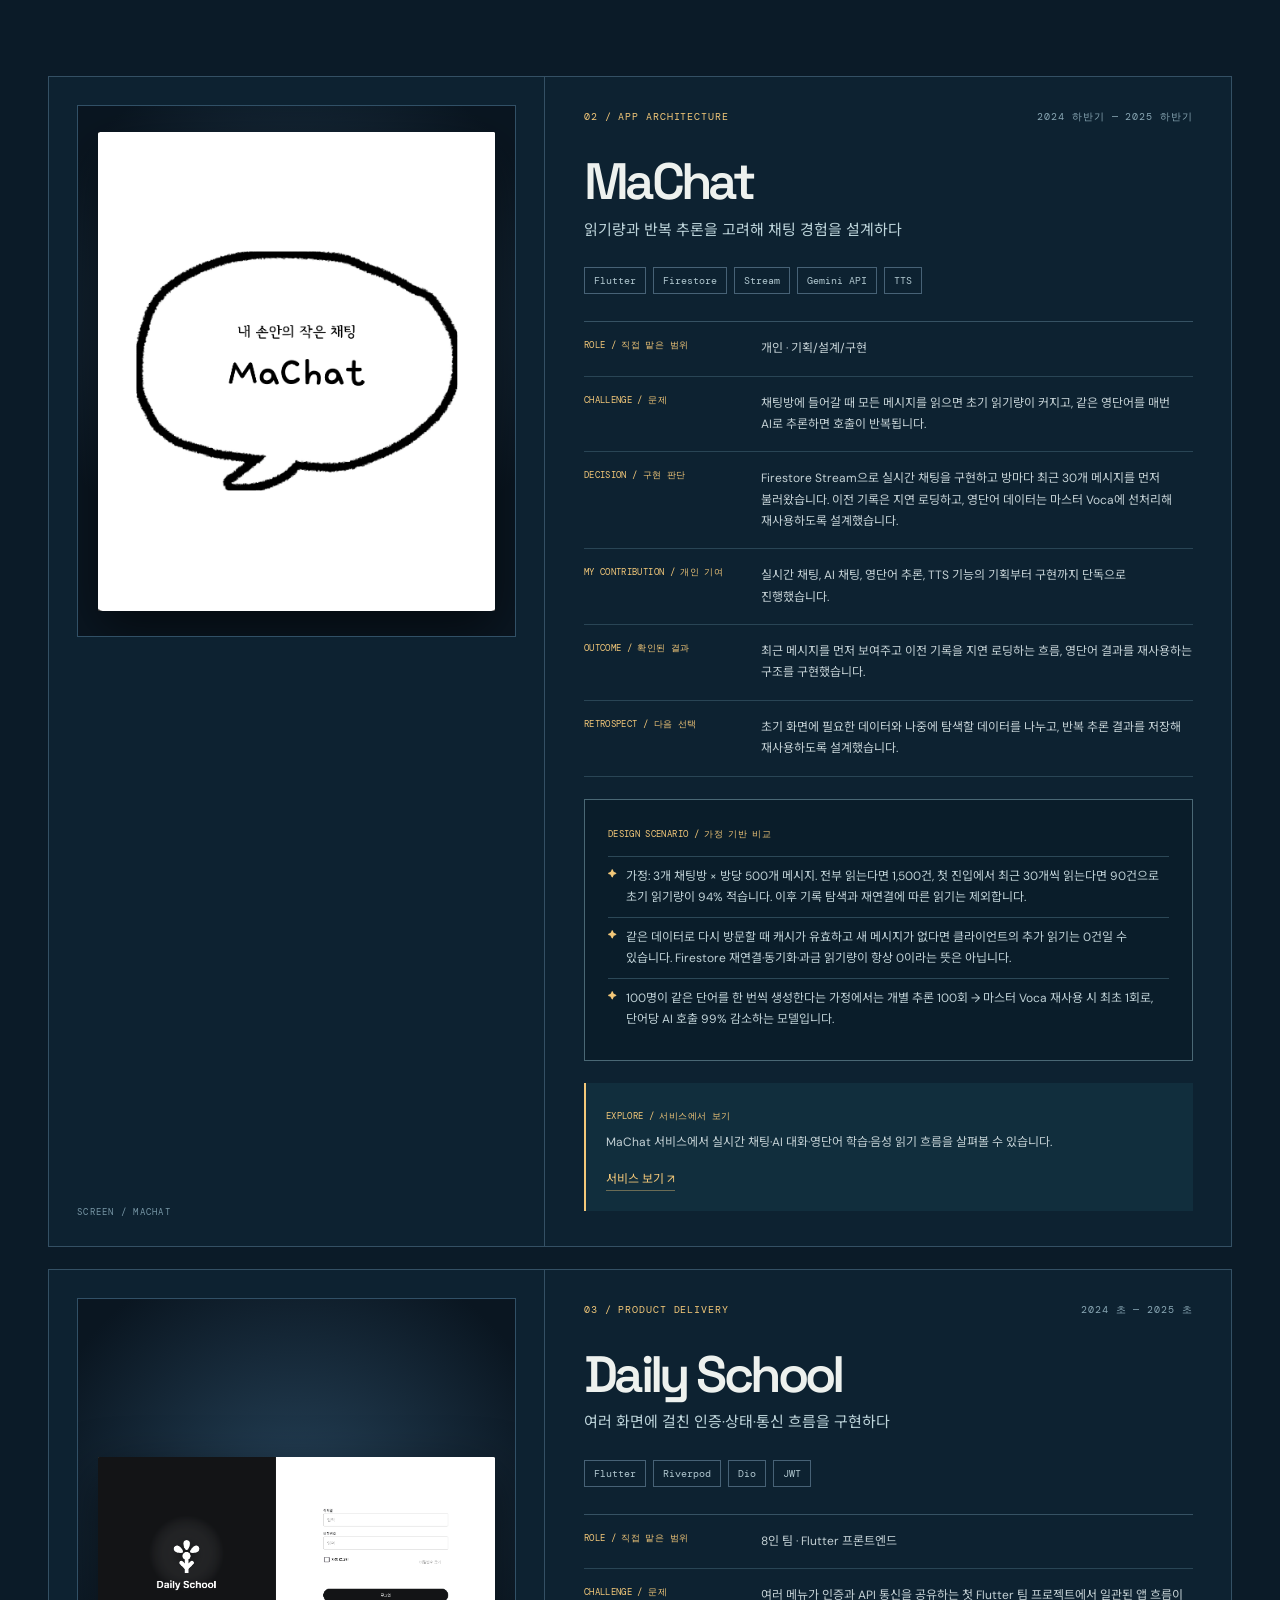
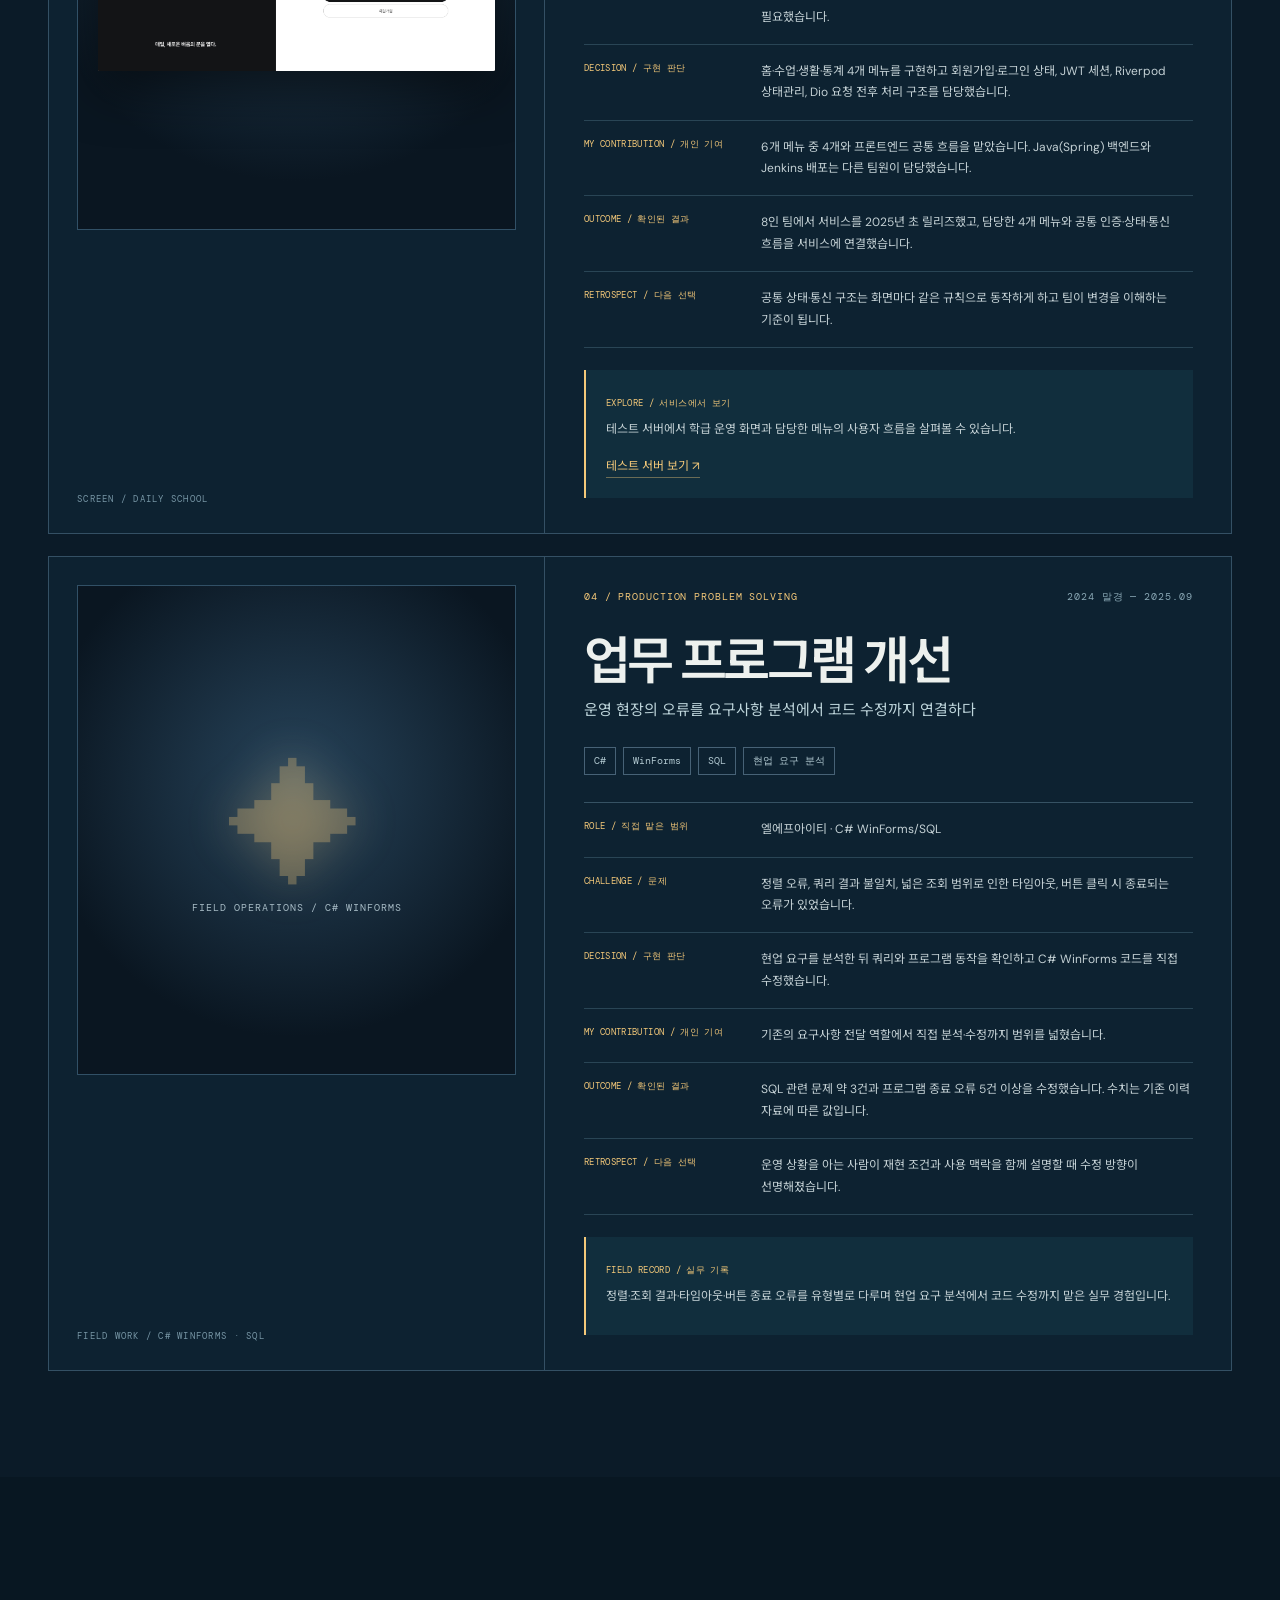
==== commit ab8ca801: "Refresh voyage assets after deployment" ====
--- a/index.html
+++ b/index.html
@@ -13,12 +13,12 @@
   <link rel="stylesheet" href="assets/css/site.css">
   <link rel="stylesheet" href="assets/css/motion.css">
   <link rel="stylesheet" href="assets/css/tetrahedron.css">
-  <link rel="stylesheet" href="assets/css/voyage.css">
+  <link rel="stylesheet" href="assets/css/voyage.css?v=2">
   <script src="assets/js/data/projects.js" defer></script>
   <script src="assets/js/components/dom.js" defer></script>
   <script src="assets/js/components/project-card.js" defer></script>
   <script src="assets/js/pages/home.js" defer></script>
-  <script src="assets/js/animations/voyage.js" defer></script>
+  <script src="assets/js/animations/voyage.js?v=2" defer></script>
   <script src="assets/js/animations/reveal.js" defer></script>
   <script src="assets/js/animations/counters.js" defer></script>
   <script src="assets/js/animations/constellation.js" defer></script>
--- a/assets/css/voyage.css
+++ b/assets/css/voyage.css
@@ -1,5 +1,5 @@
 .site-header{position:fixed;z-index:30;background:#07131eb8;backdrop-filter:blur(16px)}
-.time-voyage{position:relative;height:560svh;background:#020a12;scroll-margin-top:0}
+.time-voyage{position:relative;height:880svh;background:#020a12;scroll-margin-top:0}
 .voyage-a11y-list{position:absolute;width:1px;height:1px;padding:0;margin:-1px;overflow:hidden;clip:rect(0,0,0,0);white-space:nowrap;border:0}
 .voyage-stage{position:sticky;top:0;height:100svh;min-height:580px;overflow:hidden;isolation:isolate;background:radial-gradient(ellipse at 50% 44%,#143149 0%,#071725 38%,#020912 78%);color:#edf4ef}
 .voyage-space{position:absolute;inset:0;z-index:0;isolation:isolate;overflow:hidden;pointer-events:none}
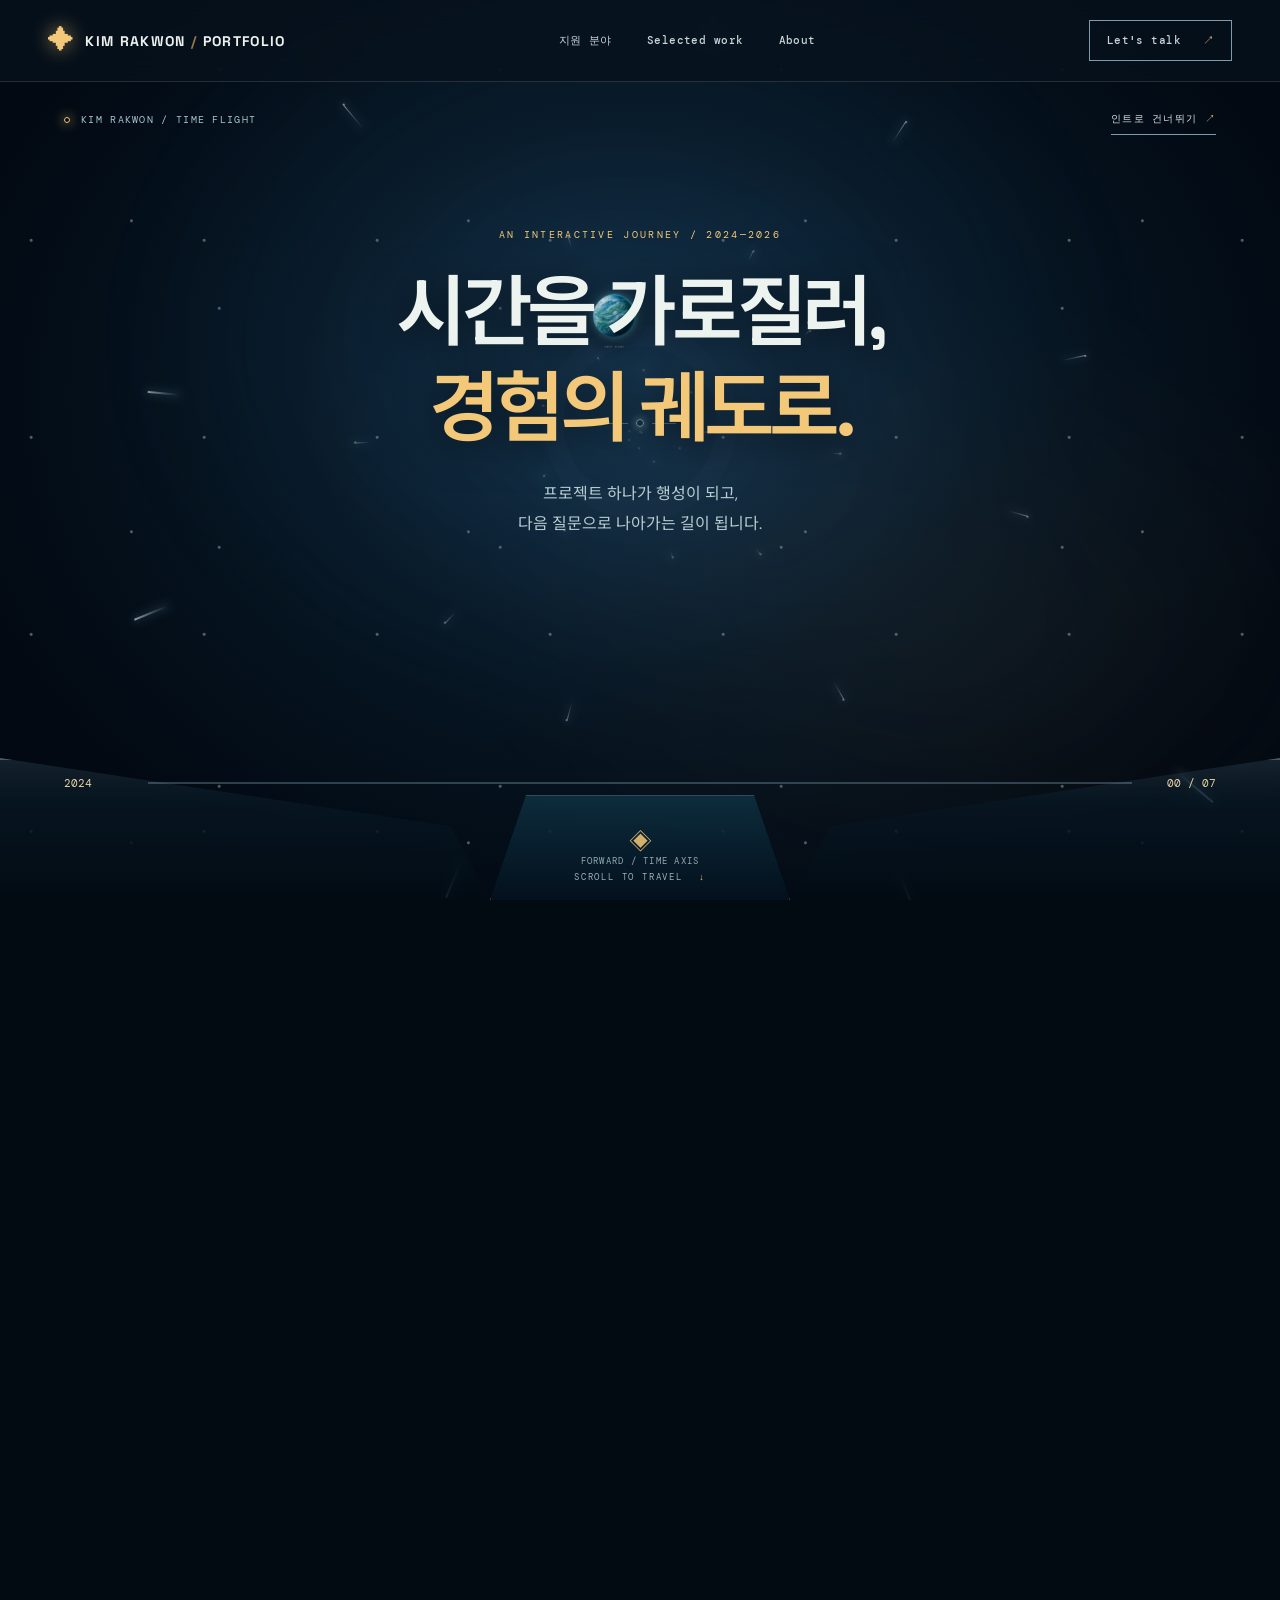
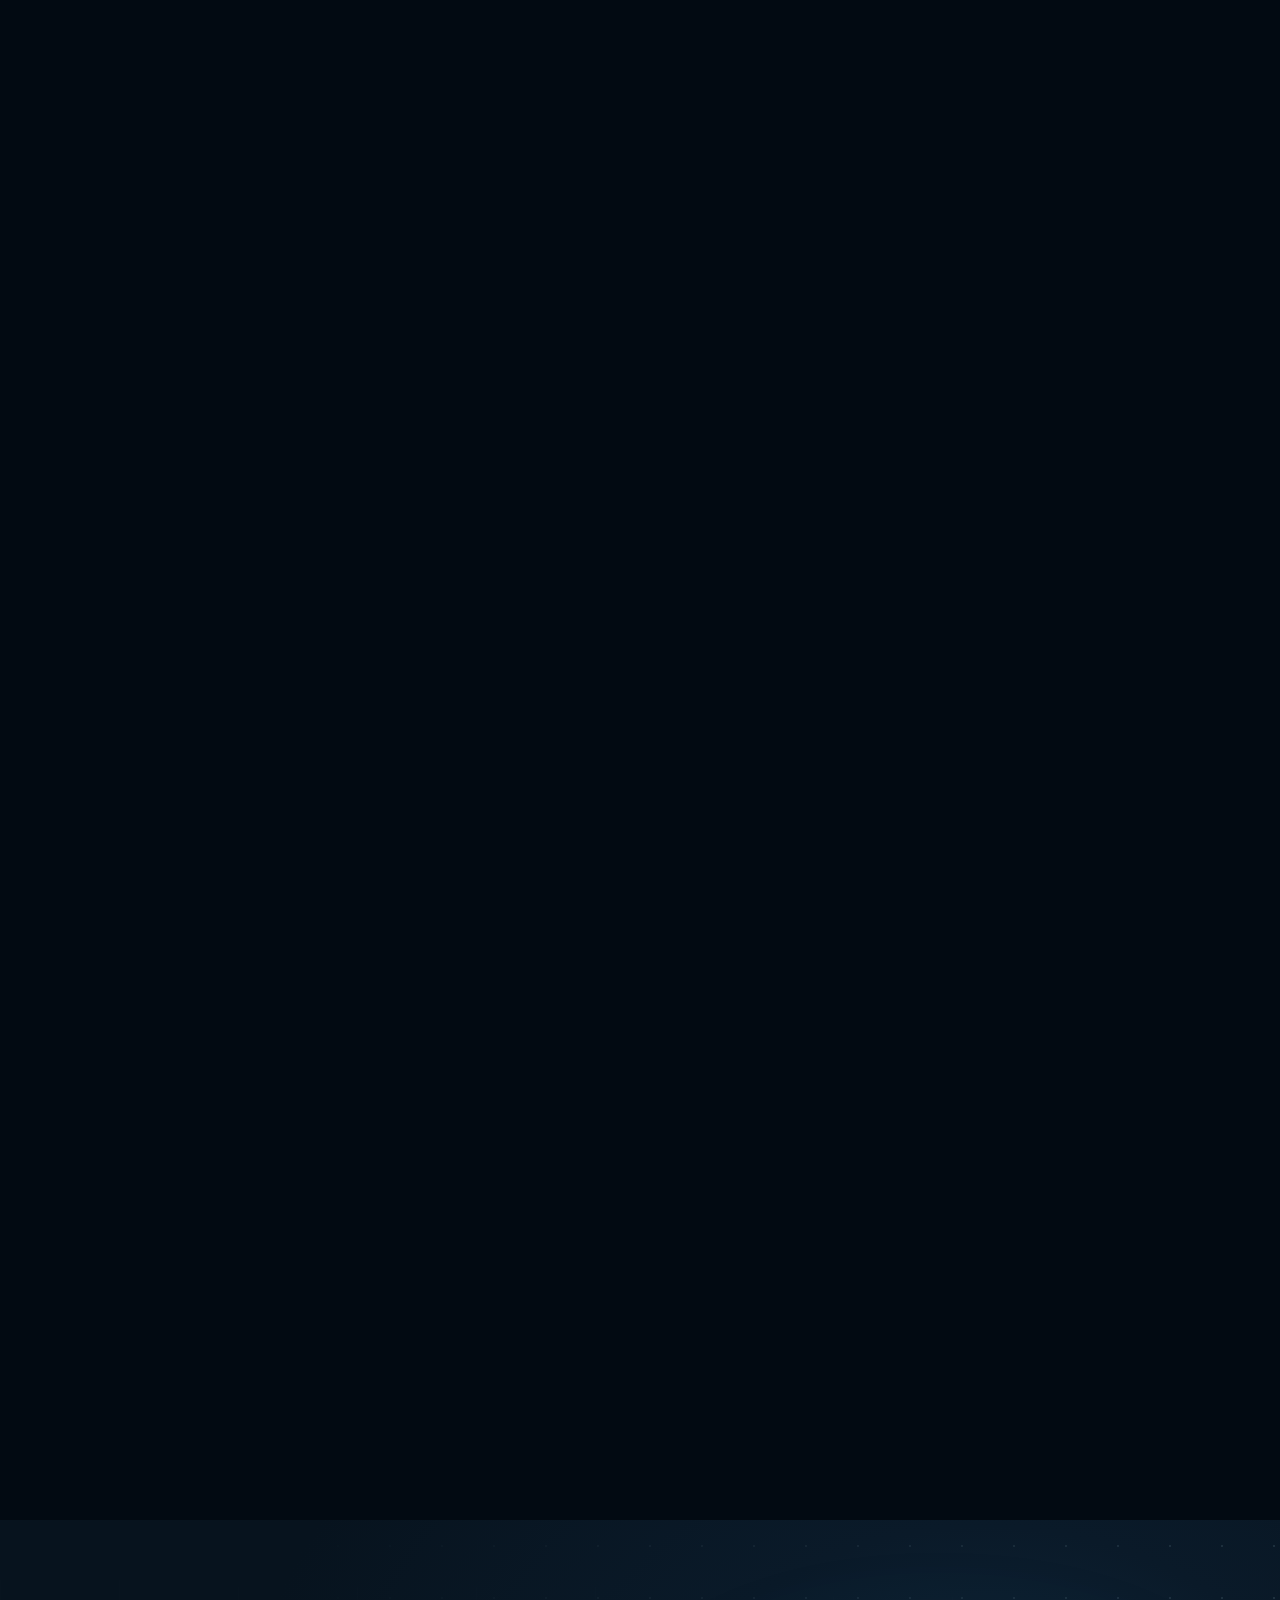
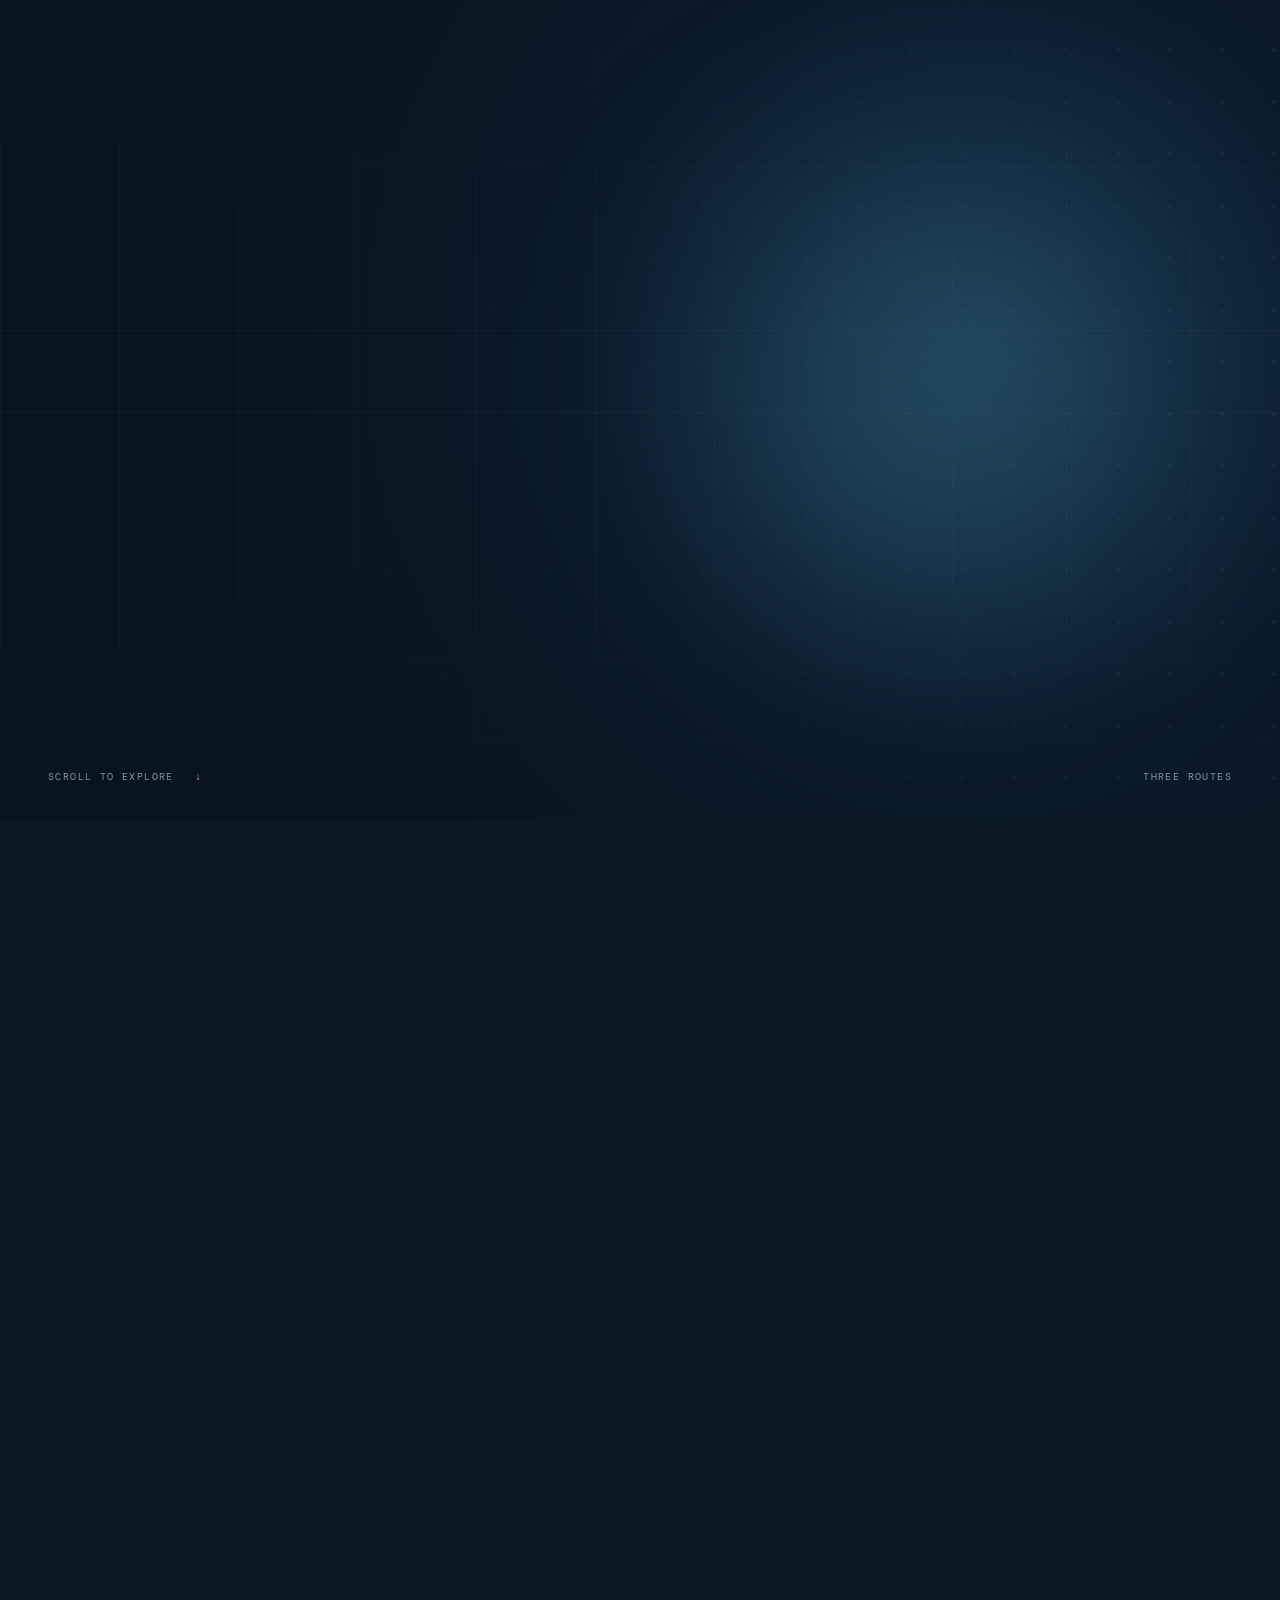
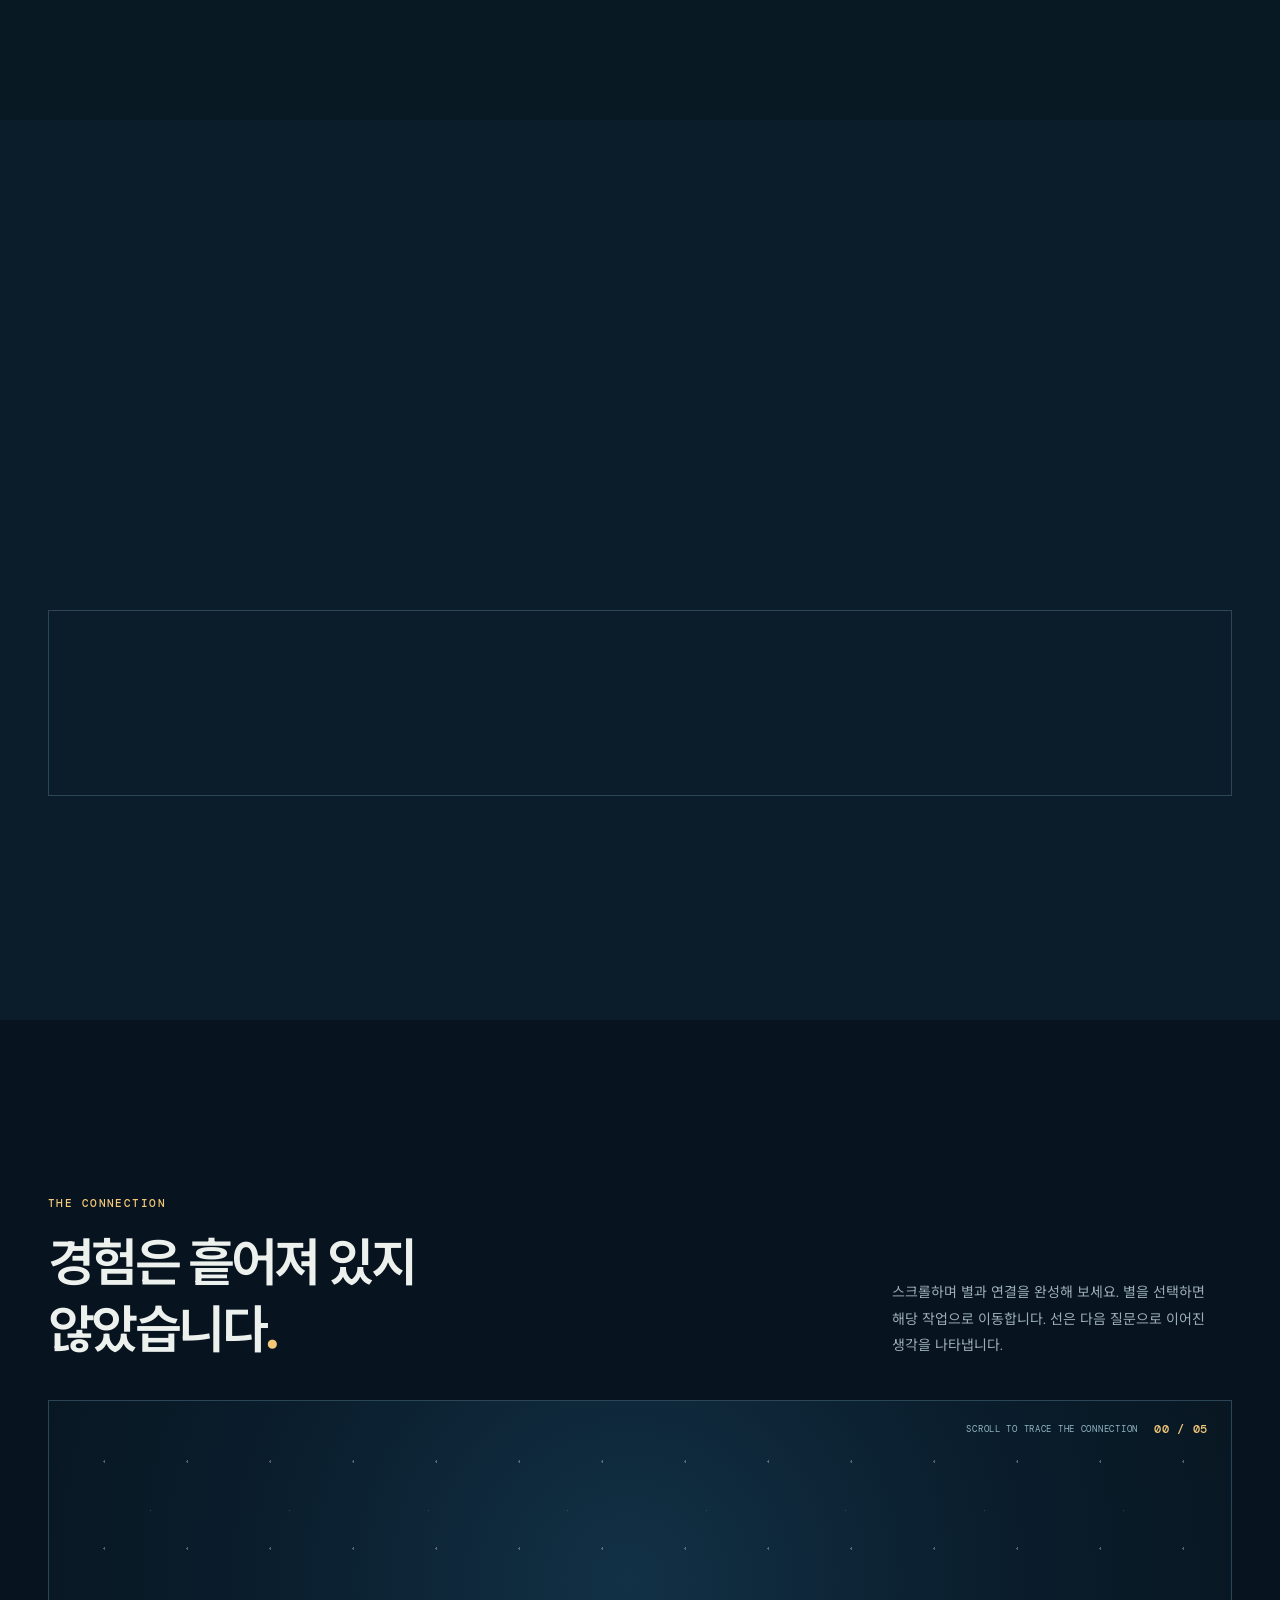
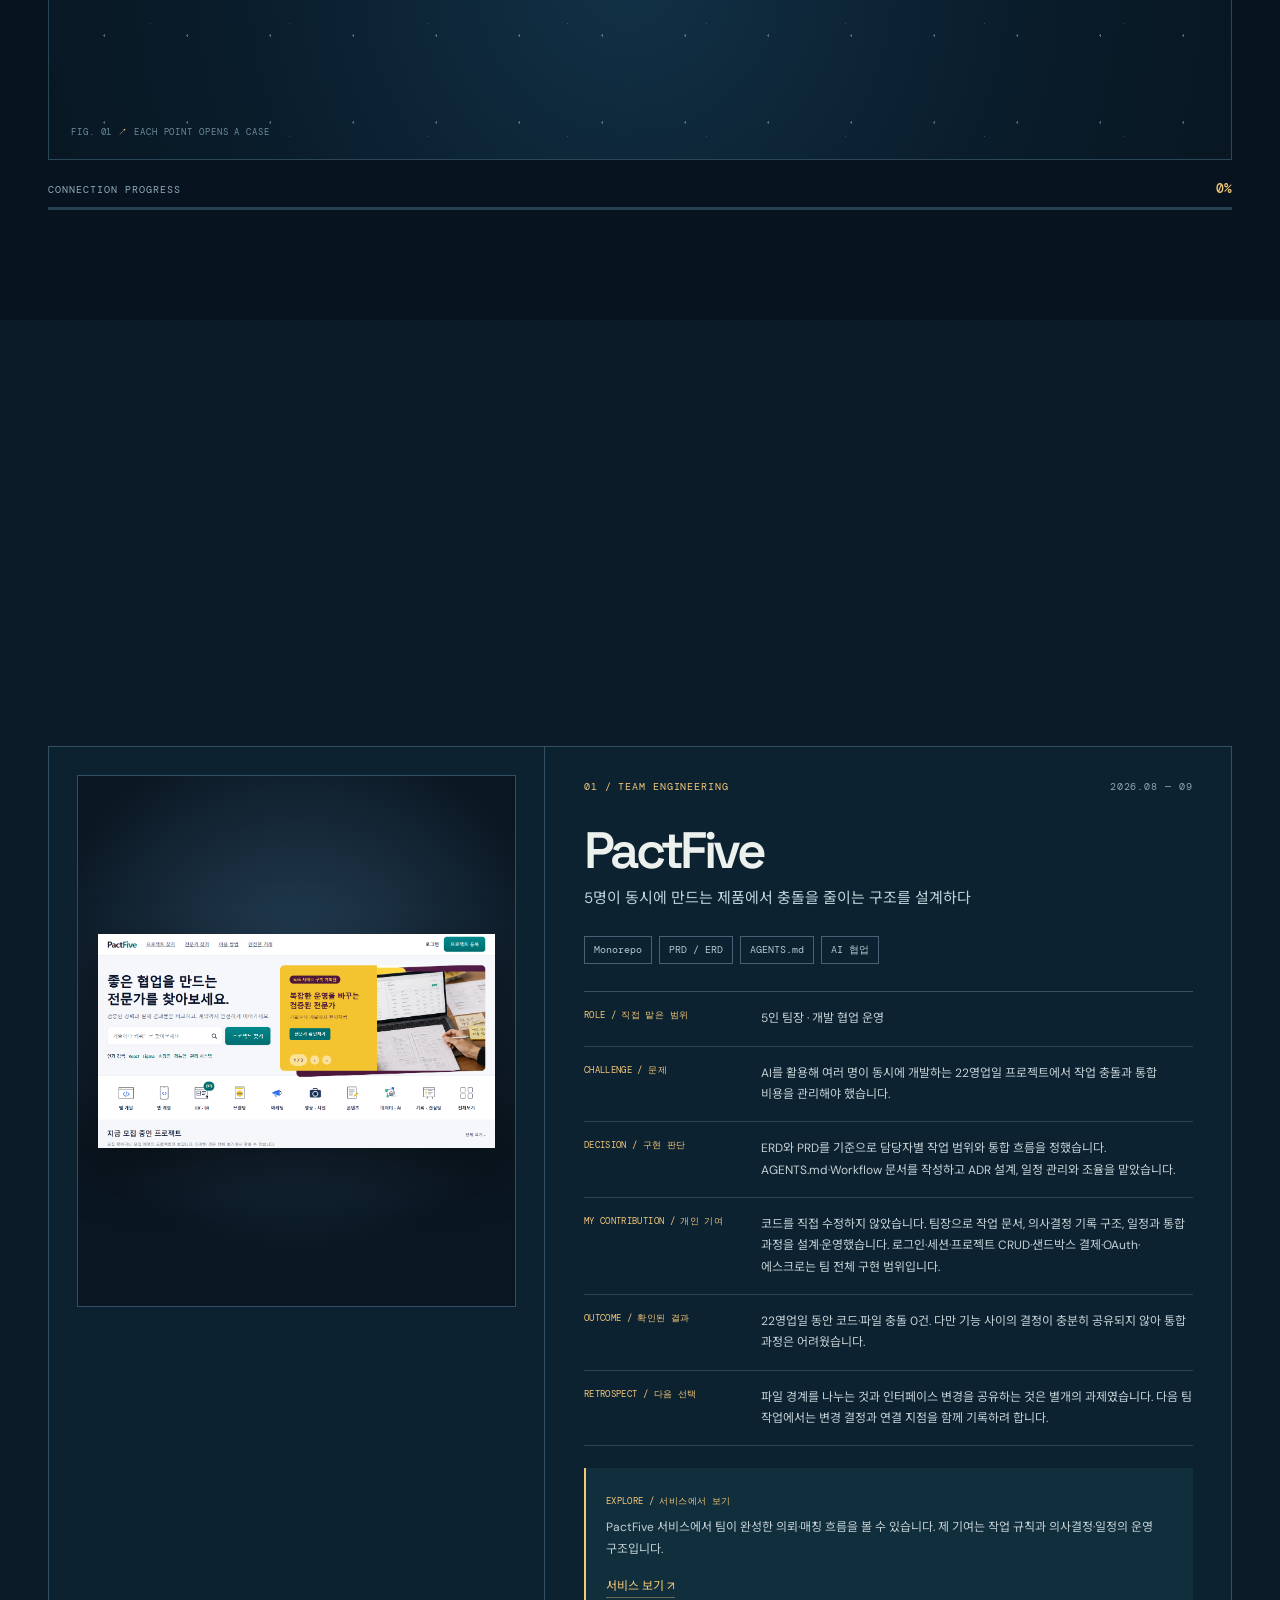
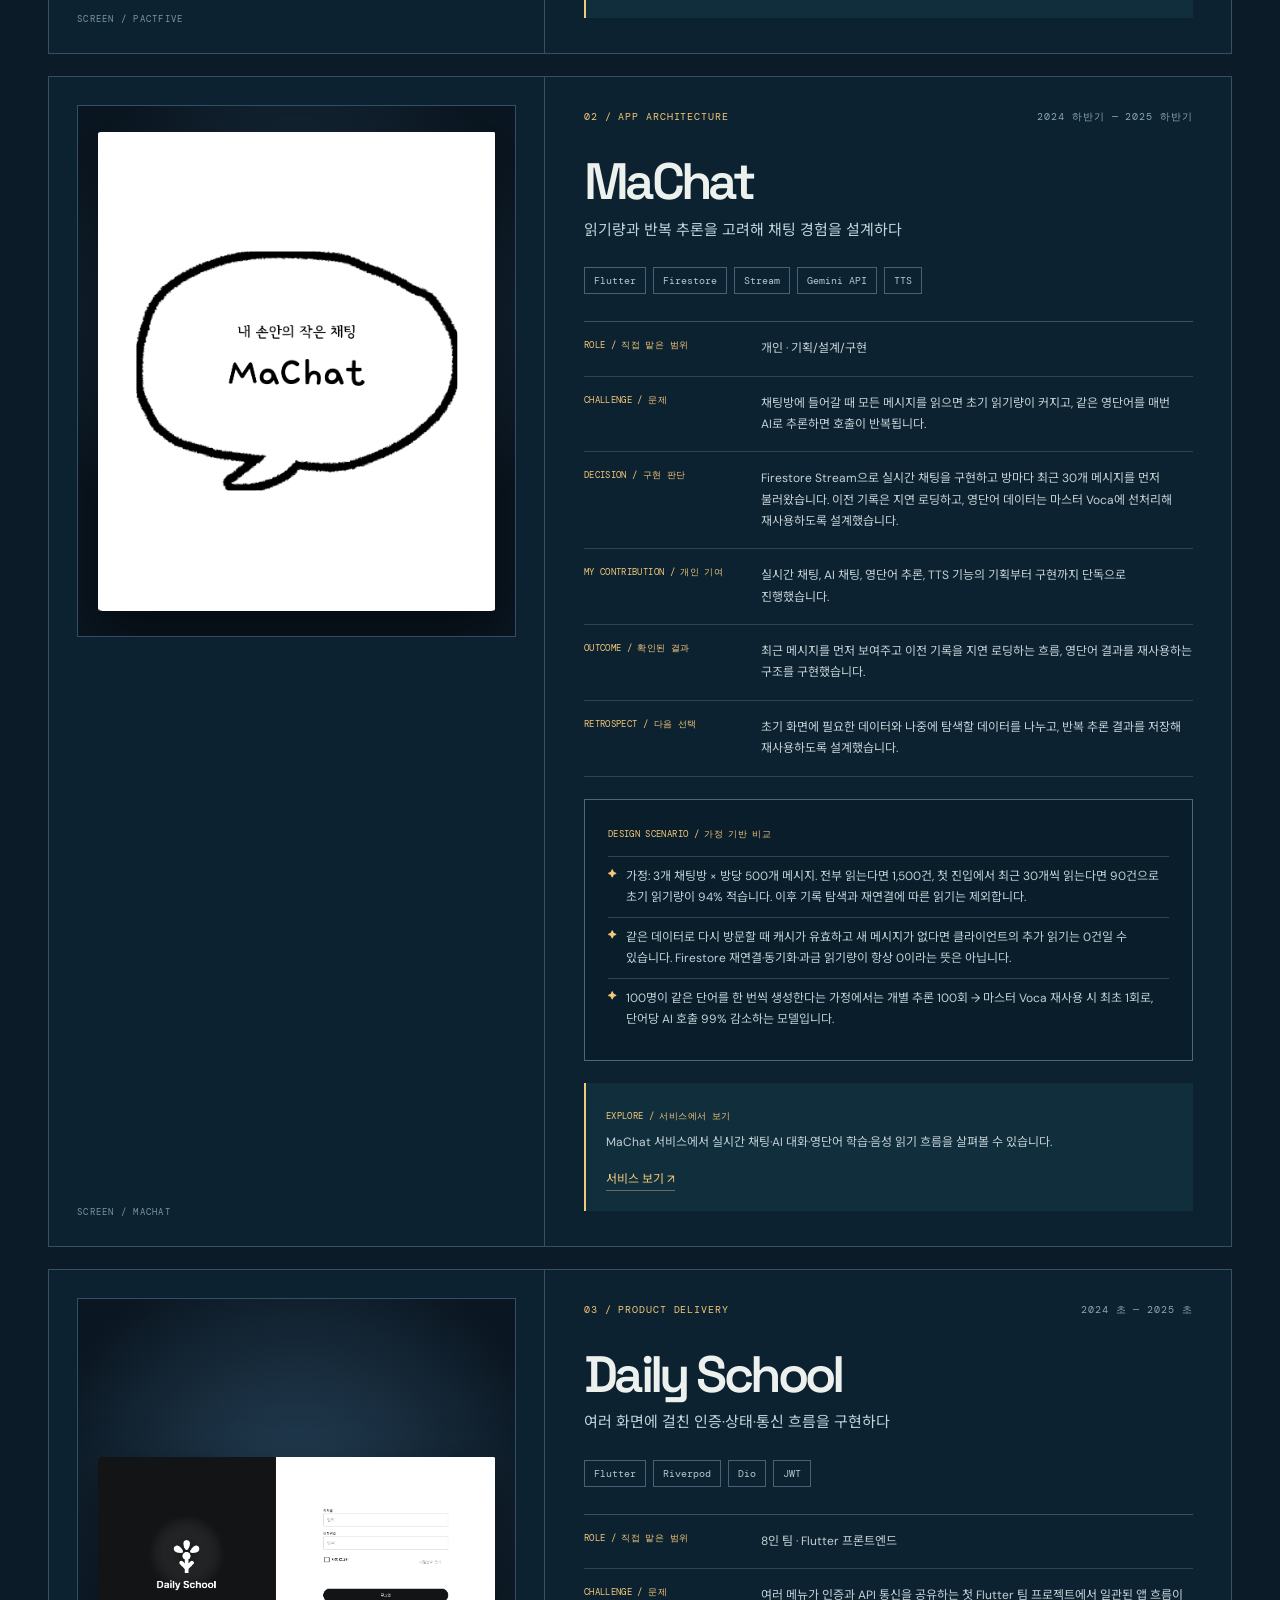
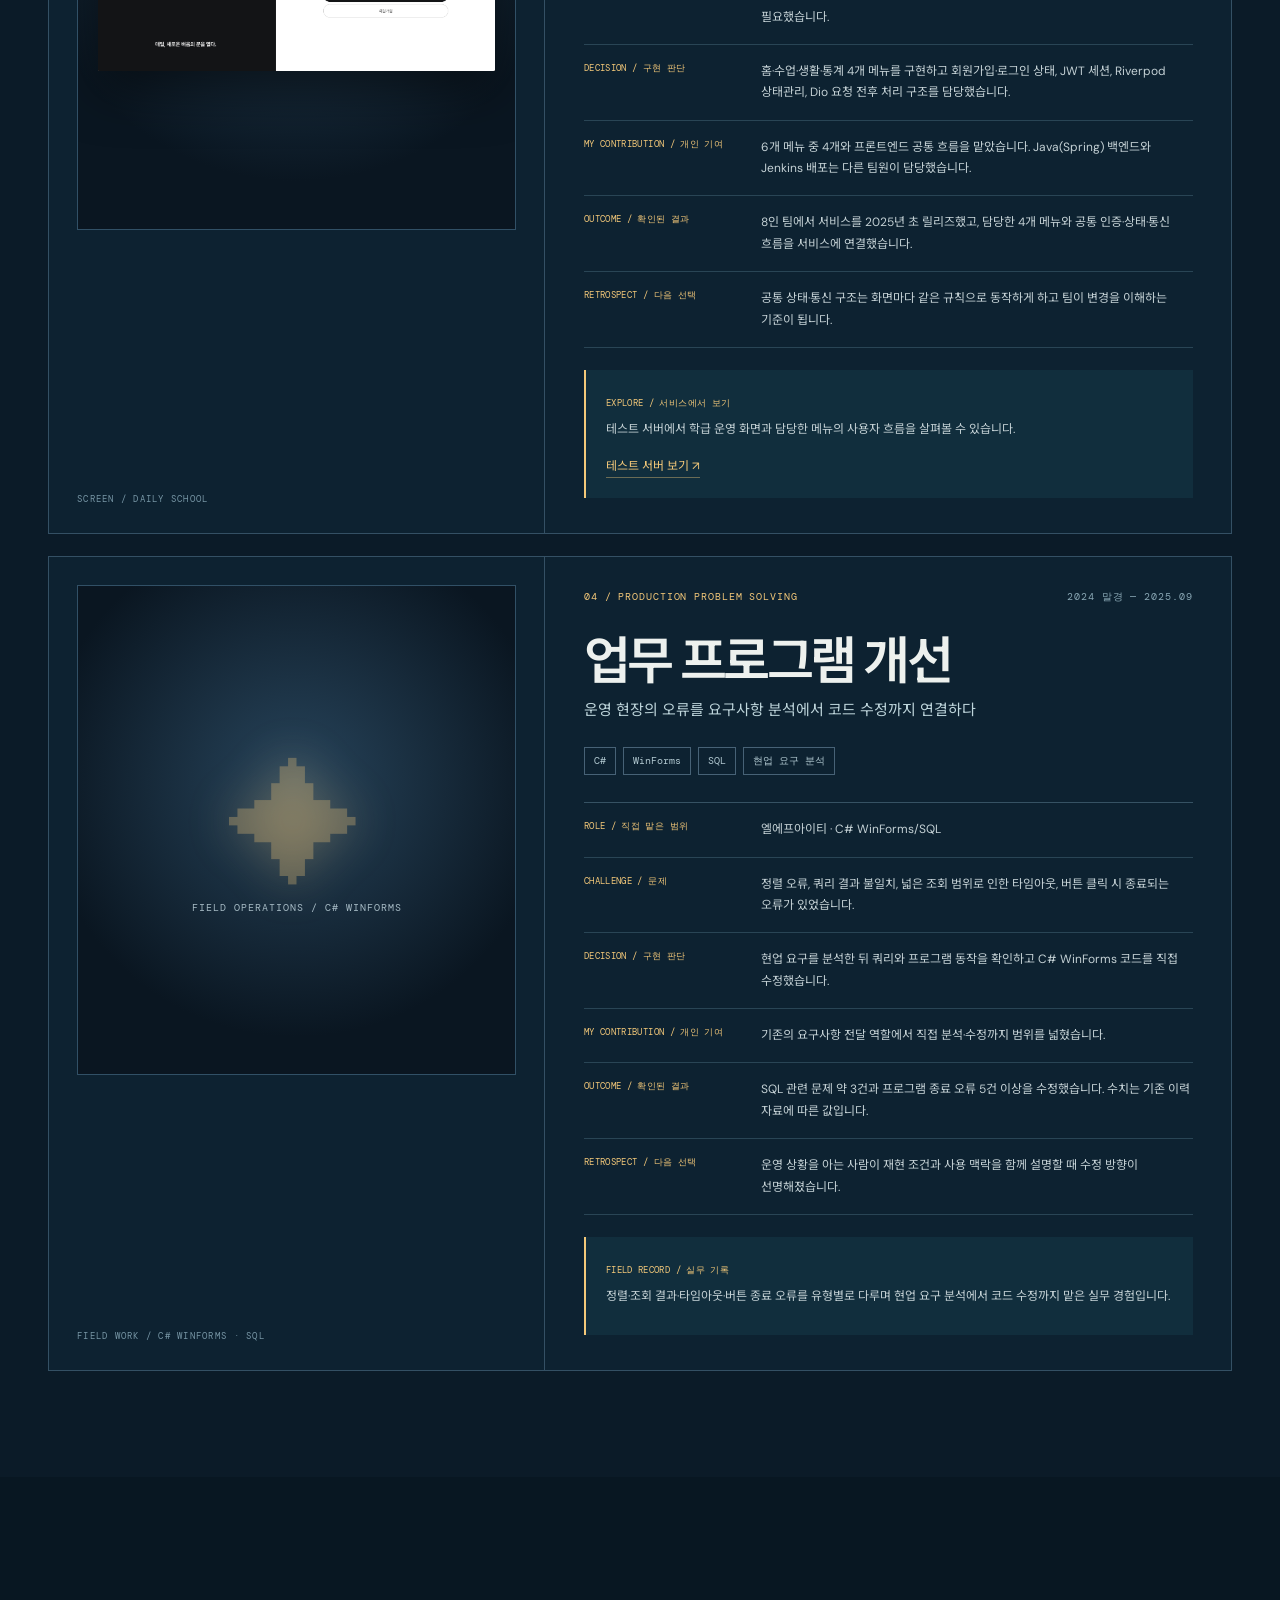
==== commit 174e6366: "Refine voyage planets and depth cues" ====
--- a/index.html
+++ b/index.html
@@ -13,12 +13,12 @@
   <link rel="stylesheet" href="assets/css/site.css">
   <link rel="stylesheet" href="assets/css/motion.css">
   <link rel="stylesheet" href="assets/css/tetrahedron.css">
-  <link rel="stylesheet" href="assets/css/voyage.css?v=2">
+  <link rel="stylesheet" href="assets/css/voyage.css?v=3">
   <script src="assets/js/data/projects.js" defer></script>
   <script src="assets/js/components/dom.js" defer></script>
   <script src="assets/js/components/project-card.js" defer></script>
   <script src="assets/js/pages/home.js" defer></script>
-  <script src="assets/js/animations/voyage.js?v=2" defer></script>
+  <script src="assets/js/animations/voyage.js?v=3" defer></script>
   <script src="assets/js/animations/reveal.js" defer></script>
   <script src="assets/js/animations/counters.js" defer></script>
   <script src="assets/js/animations/constellation.js" defer></script>
--- a/assets/css/voyage.css
+++ b/assets/css/voyage.css
@@ -6,21 +6,20 @@
 .voyage-space:before{content:"";position:absolute;inset:0;opacity:.34;background-image:radial-gradient(circle at 18% 22%,#e7f7ff 0 1px,transparent 2px),radial-gradient(circle at 78% 29%,#d8edff 0 1px,transparent 2px),radial-gradient(circle at 39% 71%,#fff 0 .8px,transparent 2px);background-size:173px 197px,281px 239px,337px 311px}
 .voyage-nebula{position:absolute;inset:-30%;background:radial-gradient(ellipse at 49% 42%,#1c426063,transparent 34%),radial-gradient(ellipse at 65% 62%,#9e78451a,transparent 25%);filter:blur(34px);transform:scale(var(--nebula-scale,1));opacity:var(--nebula-opacity,.7)}
 .voyage-starfield,.voyage-planets{position:absolute;inset:0}
-.voyage-streak{position:absolute;left:50%;top:48%;height:1px;display:block;border-radius:99px;background:#c9e6f4;box-shadow:0 0 8px #b2dffd;transform-origin:left center;will-change:transform,opacity}
+.voyage-streak{position:absolute;left:50%;top:48%;height:1px;display:block;border-radius:99px;background:linear-gradient(90deg,transparent,#9ec8dc88 45%,#e7f8ff);box-shadow:0 0 8px #b2dffd88;transform-origin:right center;will-change:transform,opacity}
+.voyage-streak:after{content:"";position:absolute;right:0;top:50%;width:2px;height:2px;border-radius:50%;background:#f5fcff;transform:translateY(-50%);box-shadow:0 0 7px #d7f4ff}
 .voyage-vanishing-point{position:absolute;left:50%;top:47%;width:60vmax;height:60vmax;border:1px solid #a6d1e51a;border-radius:50%;transform:translate(-50%,-50%) scale(var(--tunnel-scale,.2));box-shadow:0 0 0 8vmax #a6d1e506,0 0 0 18vmax #a6d1e504;opacity:var(--tunnel-opacity,.65)}
 .voyage-planet{position:absolute;left:50%;top:47%;width:clamp(150px,19vw,280px);aspect-ratio:1;transform:translate(-50%,-50%) scale(.12);opacity:0;will-change:transform,opacity;filter:drop-shadow(0 25px 42px #0009)}
 .voyage-planet:before{content:"";position:absolute;inset:-17%;border-radius:50%;background:radial-gradient(circle,var(--planet-glow),transparent 66%);filter:blur(12px)}
-.voyage-planet-core{position:absolute;inset:0;border-radius:50%;overflow:hidden;background:radial-gradient(circle at 27% 22%,#ffffff9e 0%,transparent 13%),radial-gradient(circle at 31% 30%,var(--planet-light) 0%,var(--planet-mid) 44%,var(--planet-dark) 73%,#03080f 100%);box-shadow:inset -20px -26px 42px #000b,inset 8px 9px 18px #fff2,0 0 34px var(--planet-glow)}
-.voyage-planet-core:after{content:"";position:absolute;inset:-20%;border-radius:50%;opacity:.27;background:repeating-linear-gradient(165deg,transparent 0 15px,#ffffff27 16px 19px,transparent 20px 39px),radial-gradient(ellipse at 63% 50%,#111a2377 0 12%,transparent 16%);transform:rotate(-12deg)}
-.voyage-planet-ring{position:absolute;left:-26%;top:39%;width:152%;height:23%;border:4px solid var(--planet-ring);border-radius:50%;transform:rotate(-21deg);box-shadow:0 0 16px var(--planet-glow);opacity:.75}
+.voyage-planet-image{position:relative;display:block;width:100%;height:100%;object-fit:contain;transform:scaleX(var(--warp-x,1)) scaleY(var(--warp-y,1)) skewY(var(--warp-skew,0deg));filter:drop-shadow(0 0 16px var(--planet-glow));backface-visibility:hidden}
 .voyage-planet-label{position:absolute;left:50%;top:109%;transform:translateX(-50%);white-space:nowrap;text-align:center;font:500 10px var(--mono);letter-spacing:.18em;color:#d9e9ee;text-shadow:0 2px 12px #020a12}
-.voyage-planet[data-theme="daily"]{--planet-light:#c0ebed;--planet-mid:#5e9eb7;--planet-dark:#28415c;--planet-glow:#6dbedc6b;--planet-ring:#9fc8d5}
-.voyage-planet[data-theme="machat"]{--planet-light:#ffedb8;--planet-mid:#c99361;--planet-dark:#634955;--planet-glow:#e7ad6973;--planet-ring:#f0cf8b}
-.voyage-planet[data-theme="sentinel"]{--planet-light:#b6e1e7;--planet-mid:#54859b;--planet-dark:#1c314a;--planet-glow:#71b9d477;--planet-ring:#86c6d8}
-.voyage-planet[data-theme="hypora"]{--planet-light:#d4c5ff;--planet-mid:#7b82cb;--planet-dark:#303260;--planet-glow:#918ce770;--planet-ring:#a9a7ed}
-.voyage-planet[data-theme="persoracle"]{--planet-light:#a7ebd4;--planet-mid:#4a9b90;--planet-dark:#24535c;--planet-glow:#69d7ae66;--planet-ring:#a3dfc0}
-.voyage-planet[data-theme="pactfive"]{--planet-light:#e8c7a4;--planet-mid:#ad7a65;--planet-dark:#513c4a;--planet-glow:#cf98786b;--planet-ring:#d9b18e}
-.voyage-planet[data-theme="vencubator"]{--planet-light:#e0efb4;--planet-mid:#85b181;--planet-dark:#34565b;--planet-glow:#a5d78a75;--planet-ring:#cfdf9f}
+.voyage-planet[data-theme="daily"]{--planet-glow:#6dbedc6b}
+.voyage-planet[data-theme="machat"]{--planet-glow:#e7ad6973}
+.voyage-planet[data-theme="sentinel"]{--planet-glow:#71b9d477}
+.voyage-planet[data-theme="hypora"]{--planet-glow:#918ce770}
+.voyage-planet[data-theme="persoracle"]{--planet-glow:#69d7ae66}
+.voyage-planet[data-theme="pactfive"]{--planet-glow:#cf98786b}
+.voyage-planet[data-theme="vencubator"]{--planet-glow:#a5d78a75}
 .voyage-top{position:absolute;z-index:12;top:104px;left:clamp(24px,5vw,76px);right:clamp(24px,5vw,76px);display:flex;align-items:center;justify-content:space-between;gap:20px;font:10px var(--mono);letter-spacing:.13em;color:#a7c2d0}
 .voyage-top>span{display:flex;align-items:center;gap:11px}.voyage-top i{width:6px;height:6px;border:1px solid #f3c879;border-radius:50%;box-shadow:0 0 12px #f3c879}
 .voyage-top a{padding:8px 0;border-bottom:1px solid #7d9bab;color:#dae8e8;white-space:nowrap}.voyage-top a span{color:#f3c879}
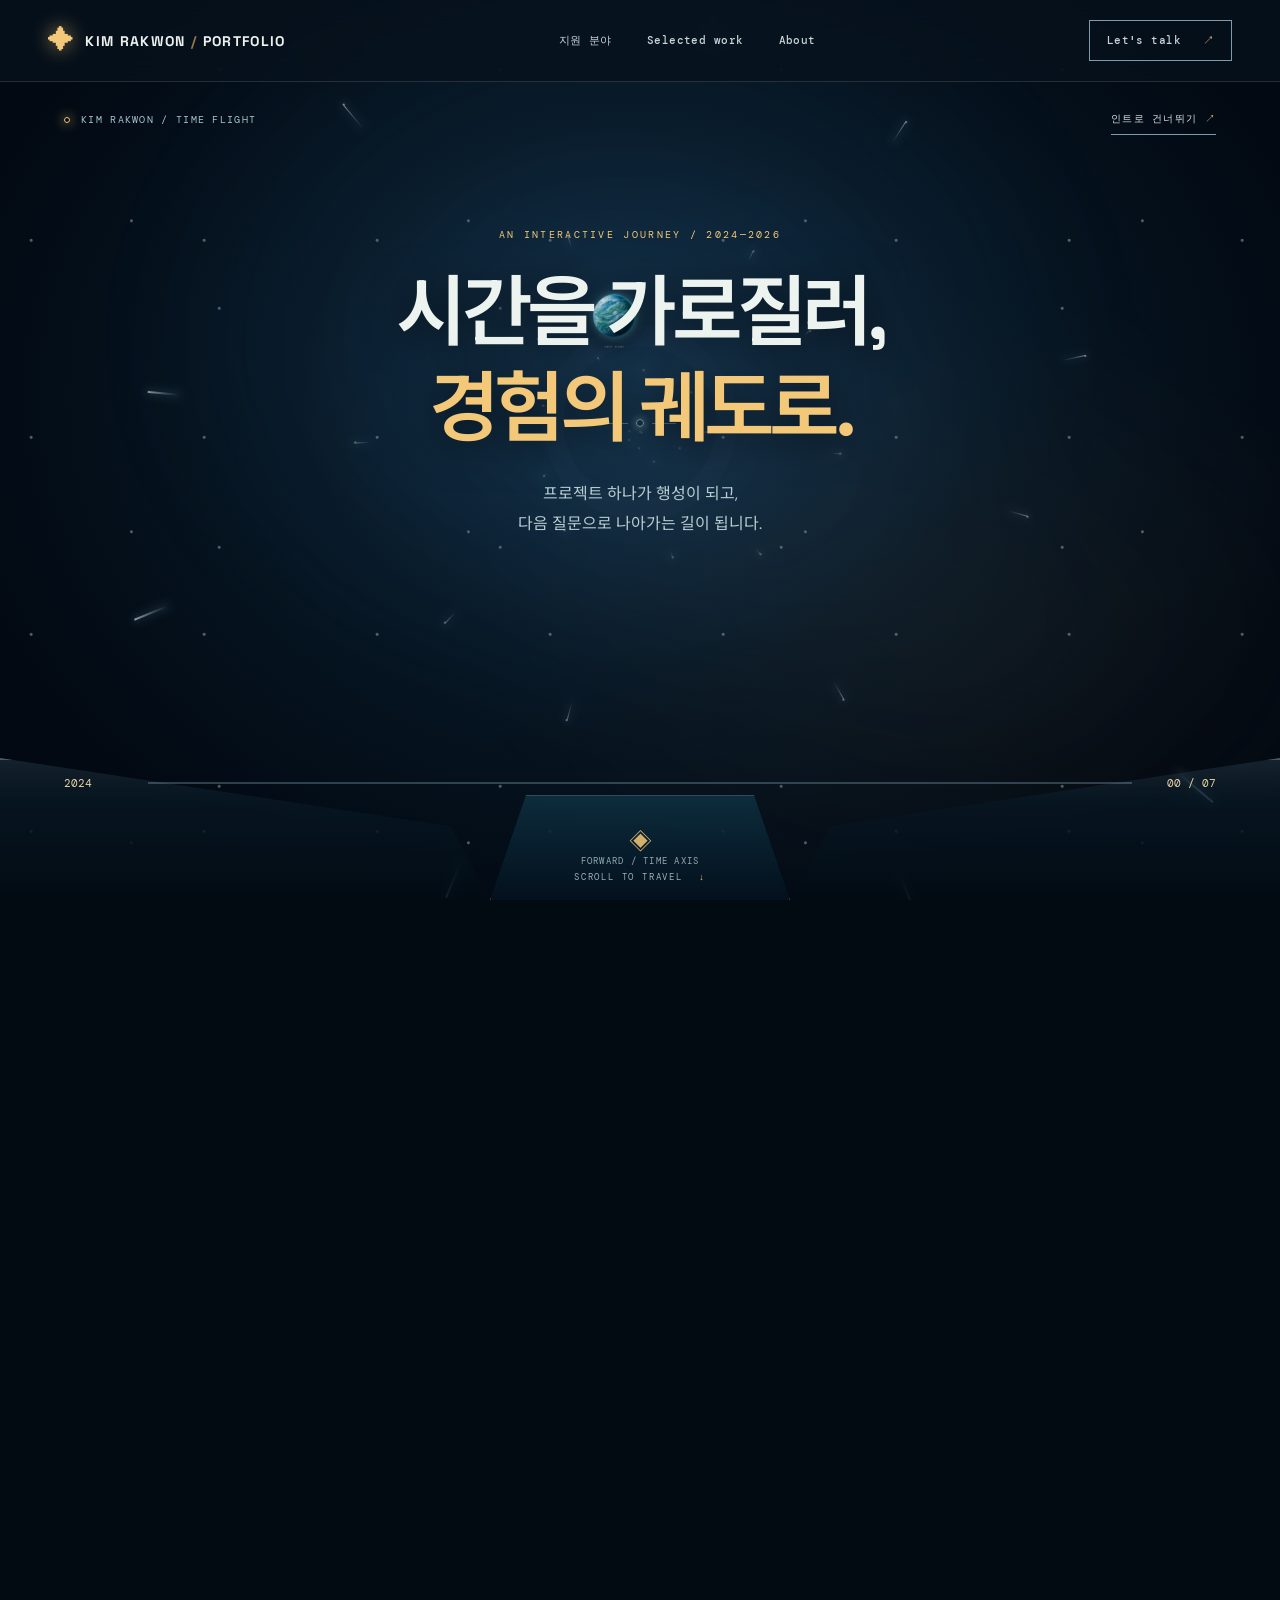
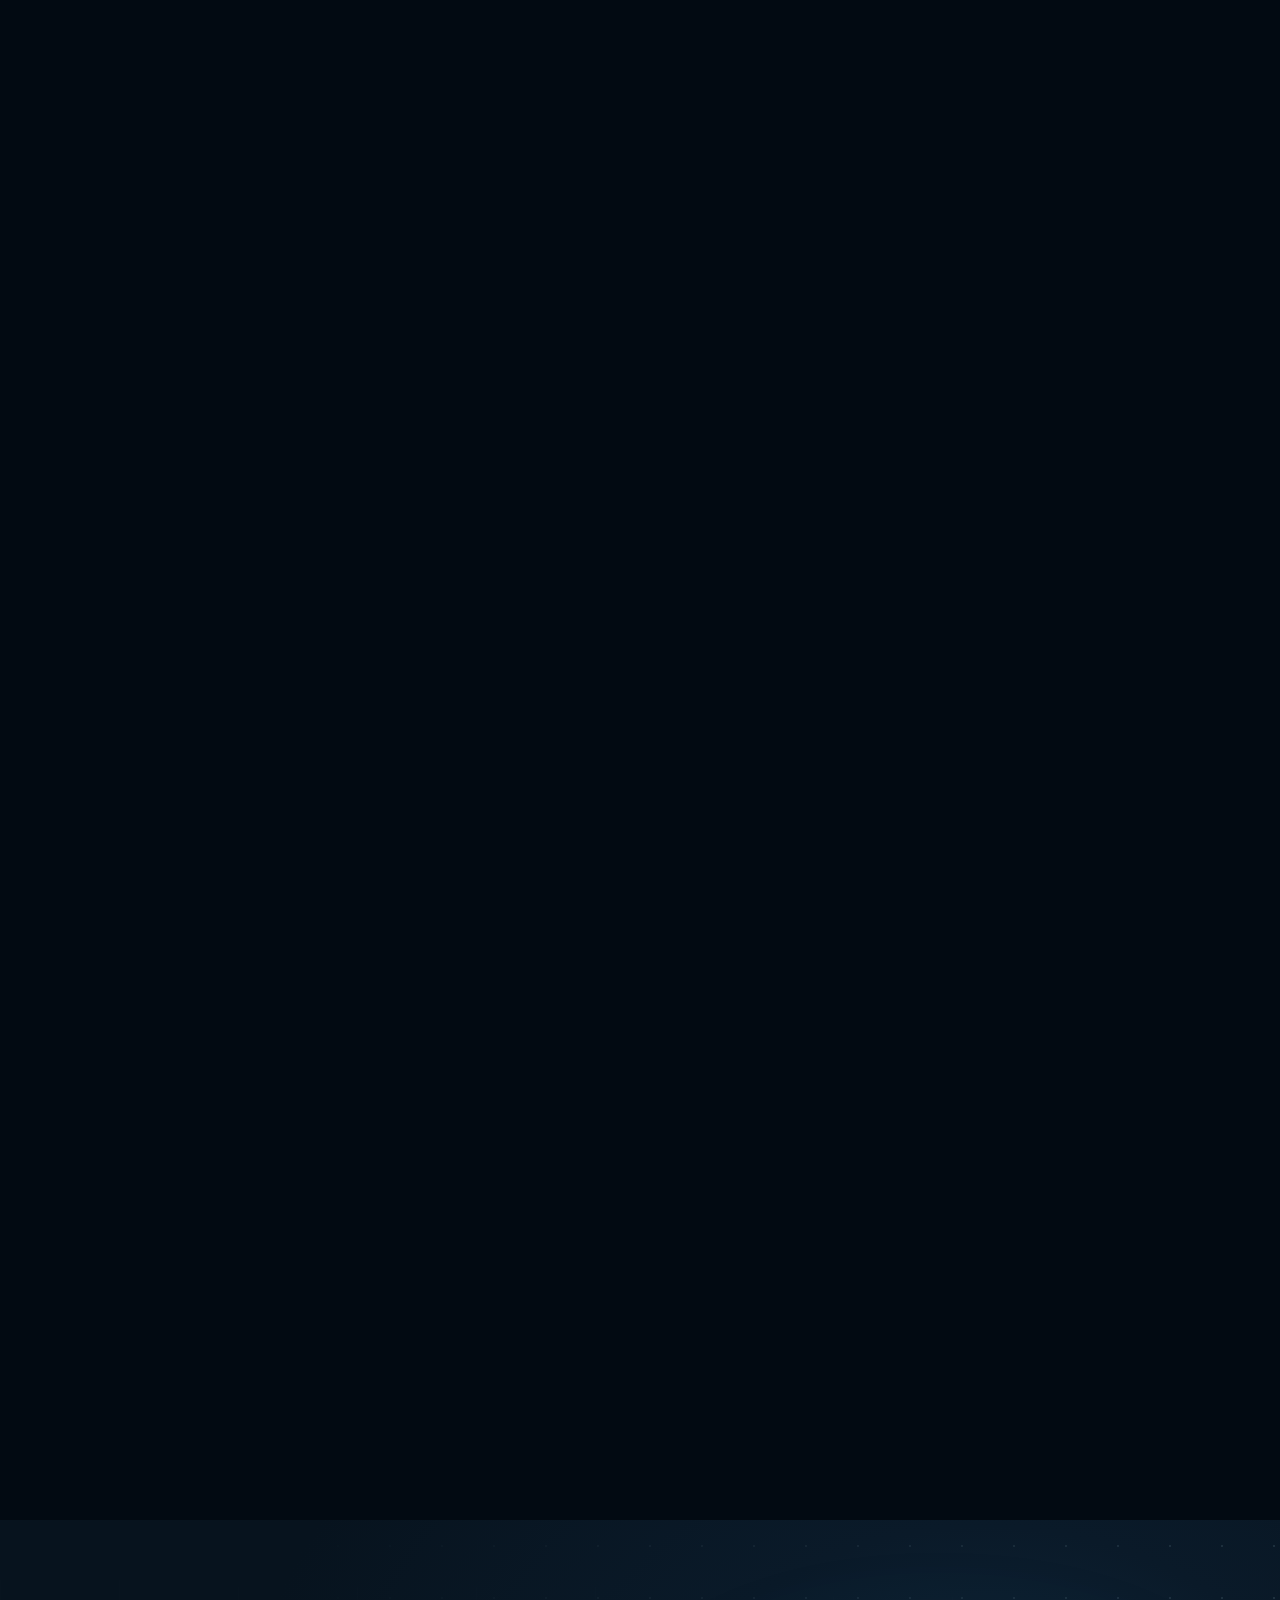
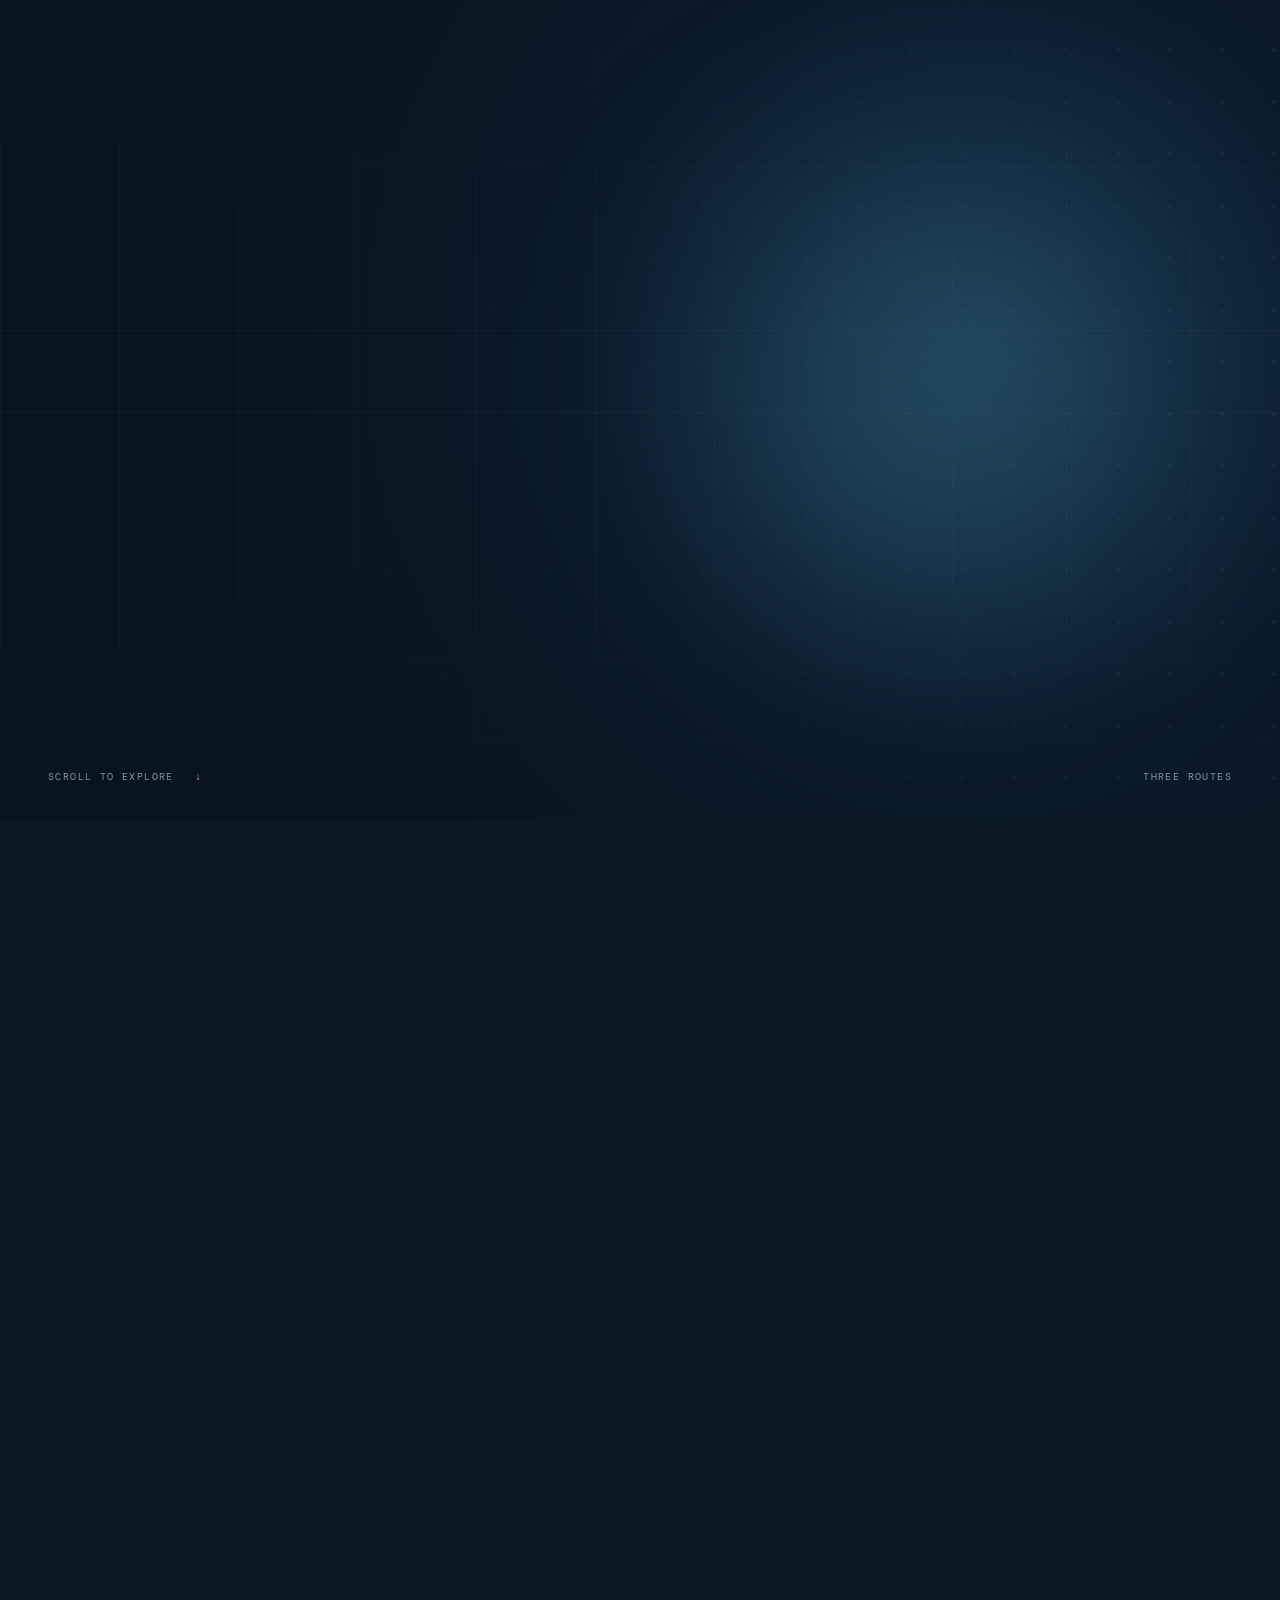
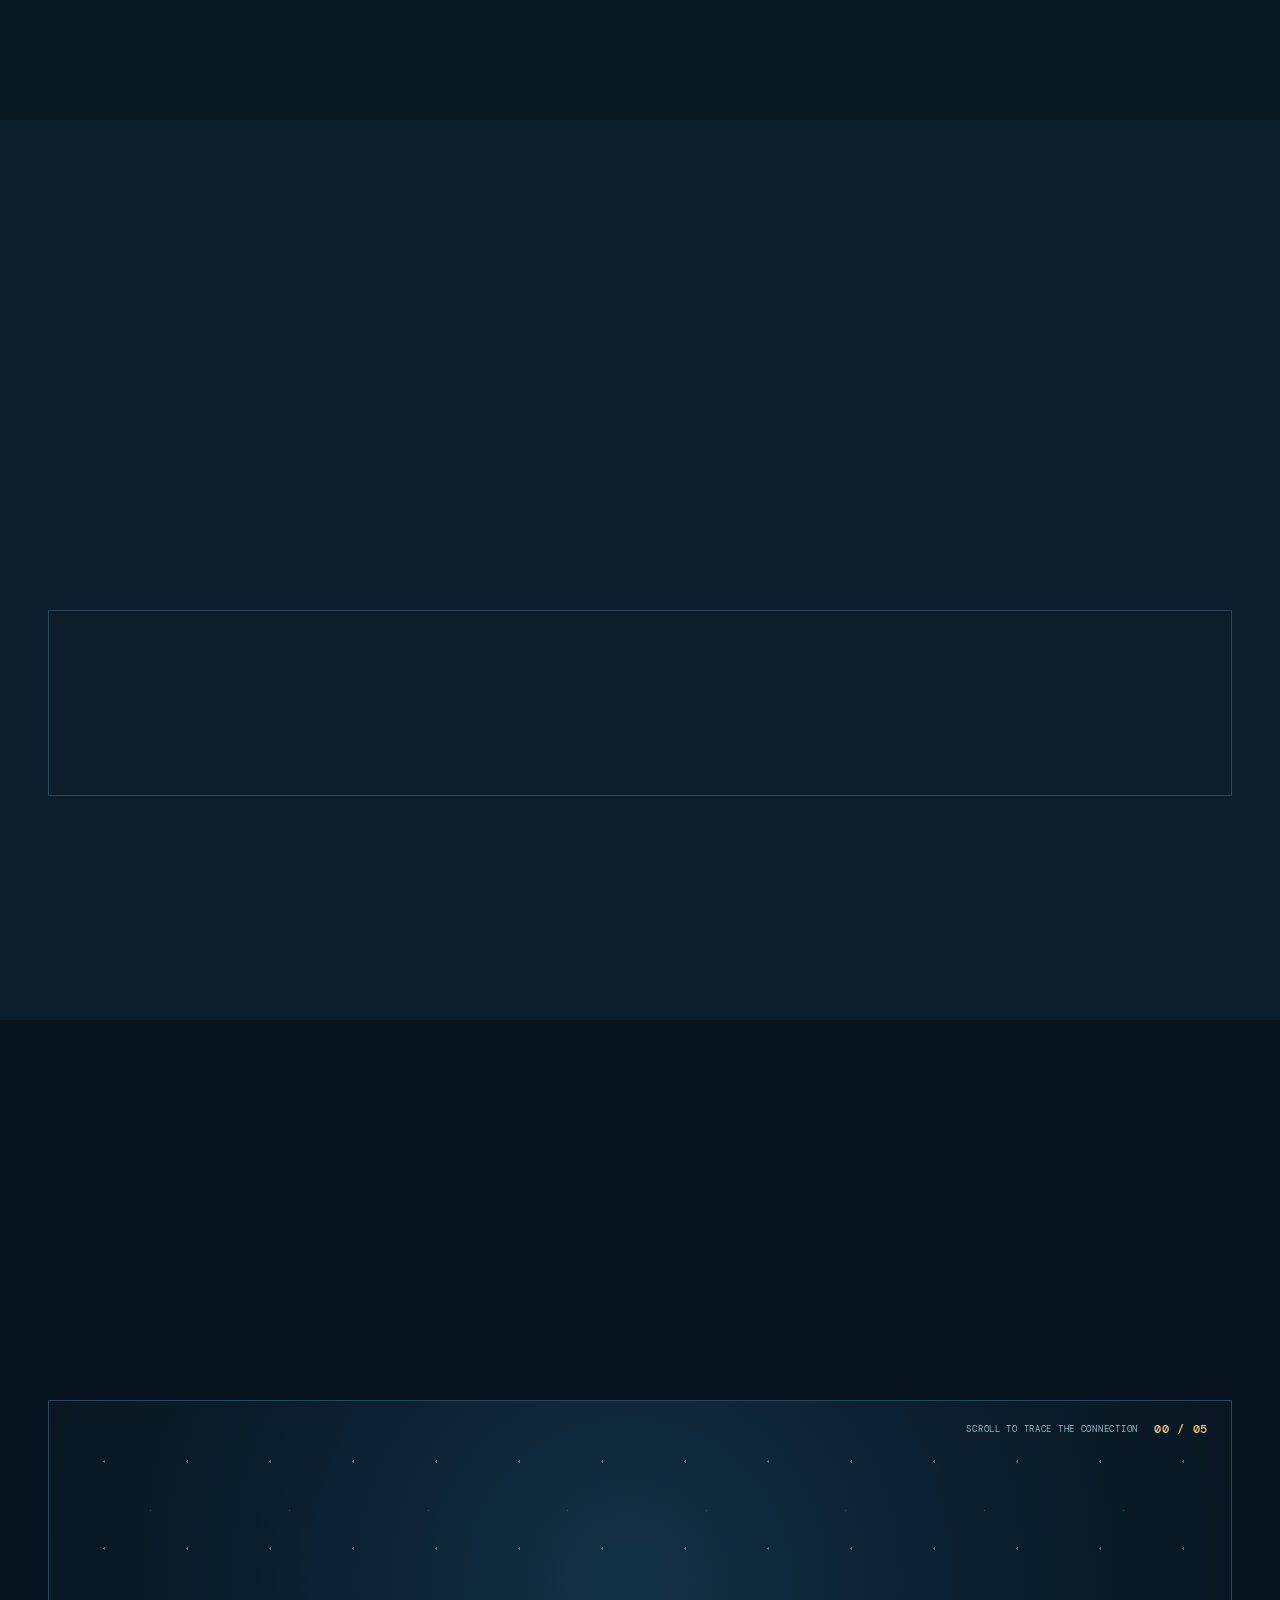
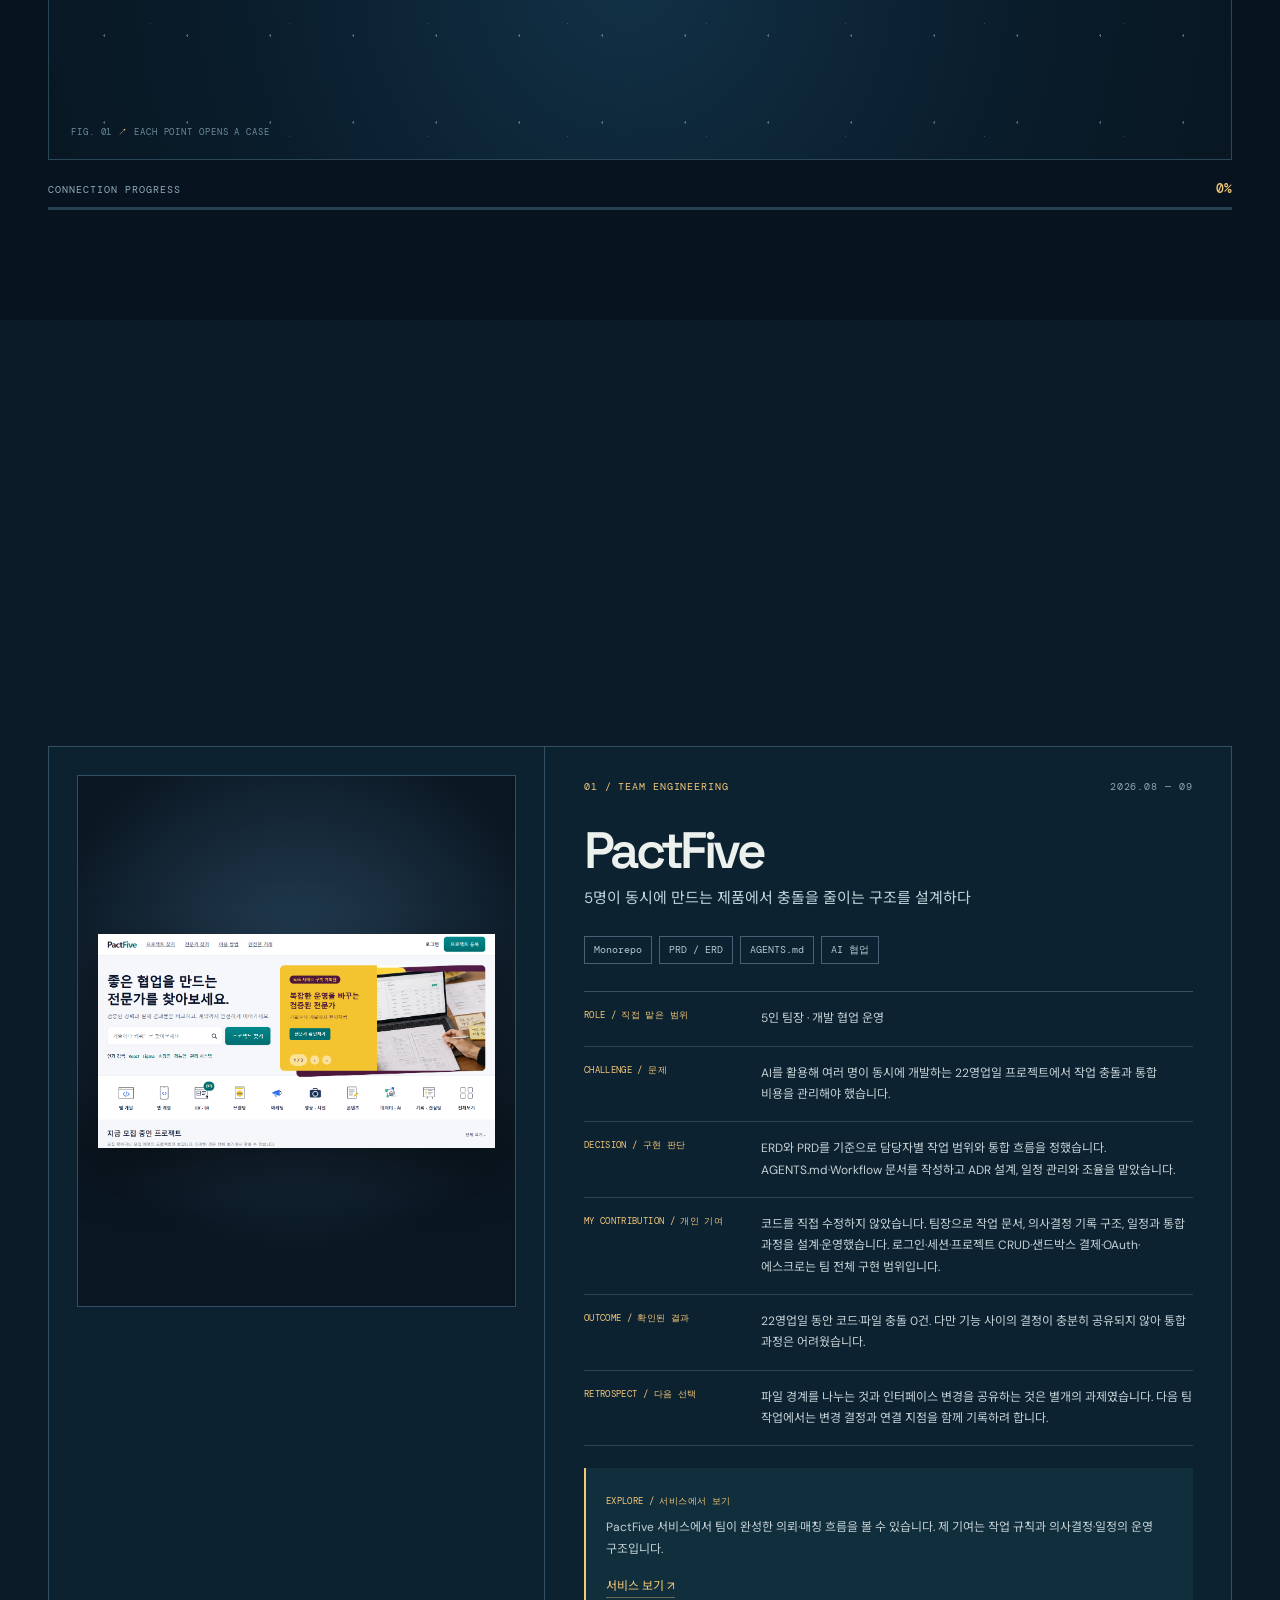
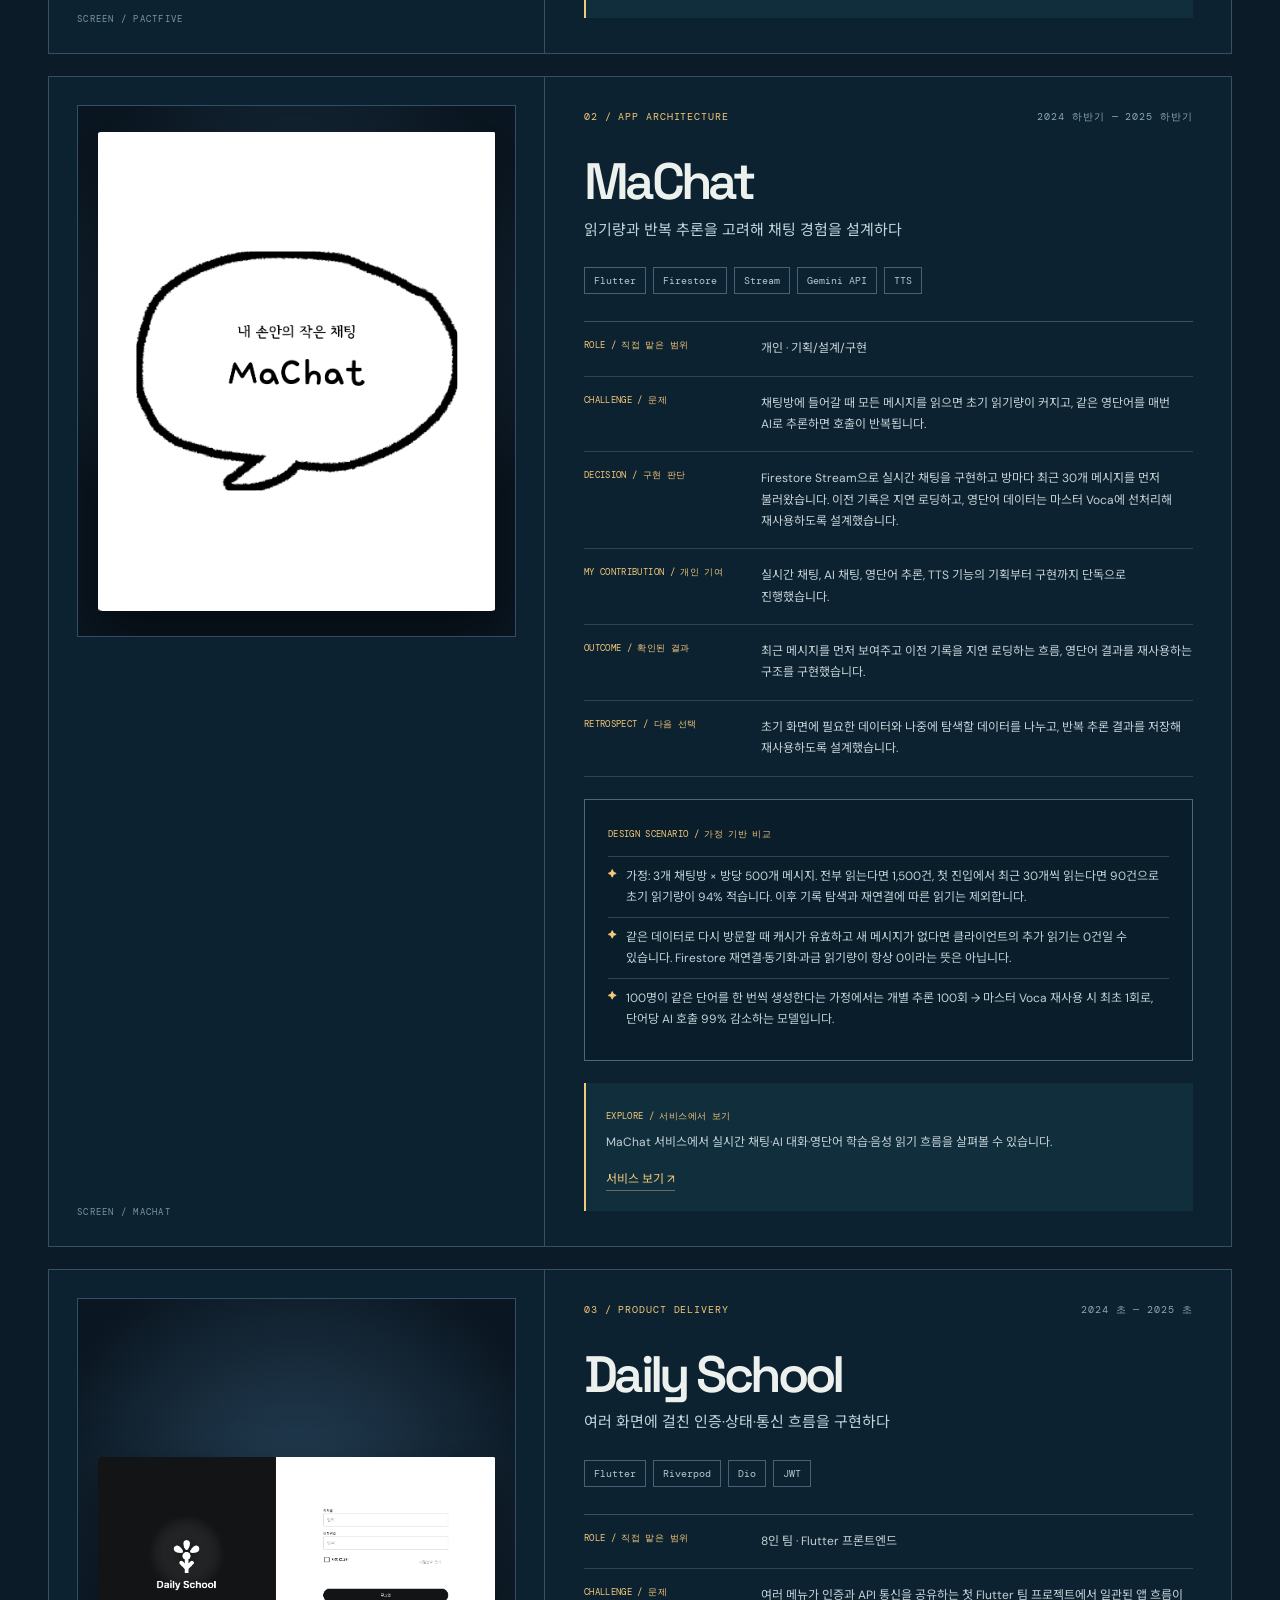
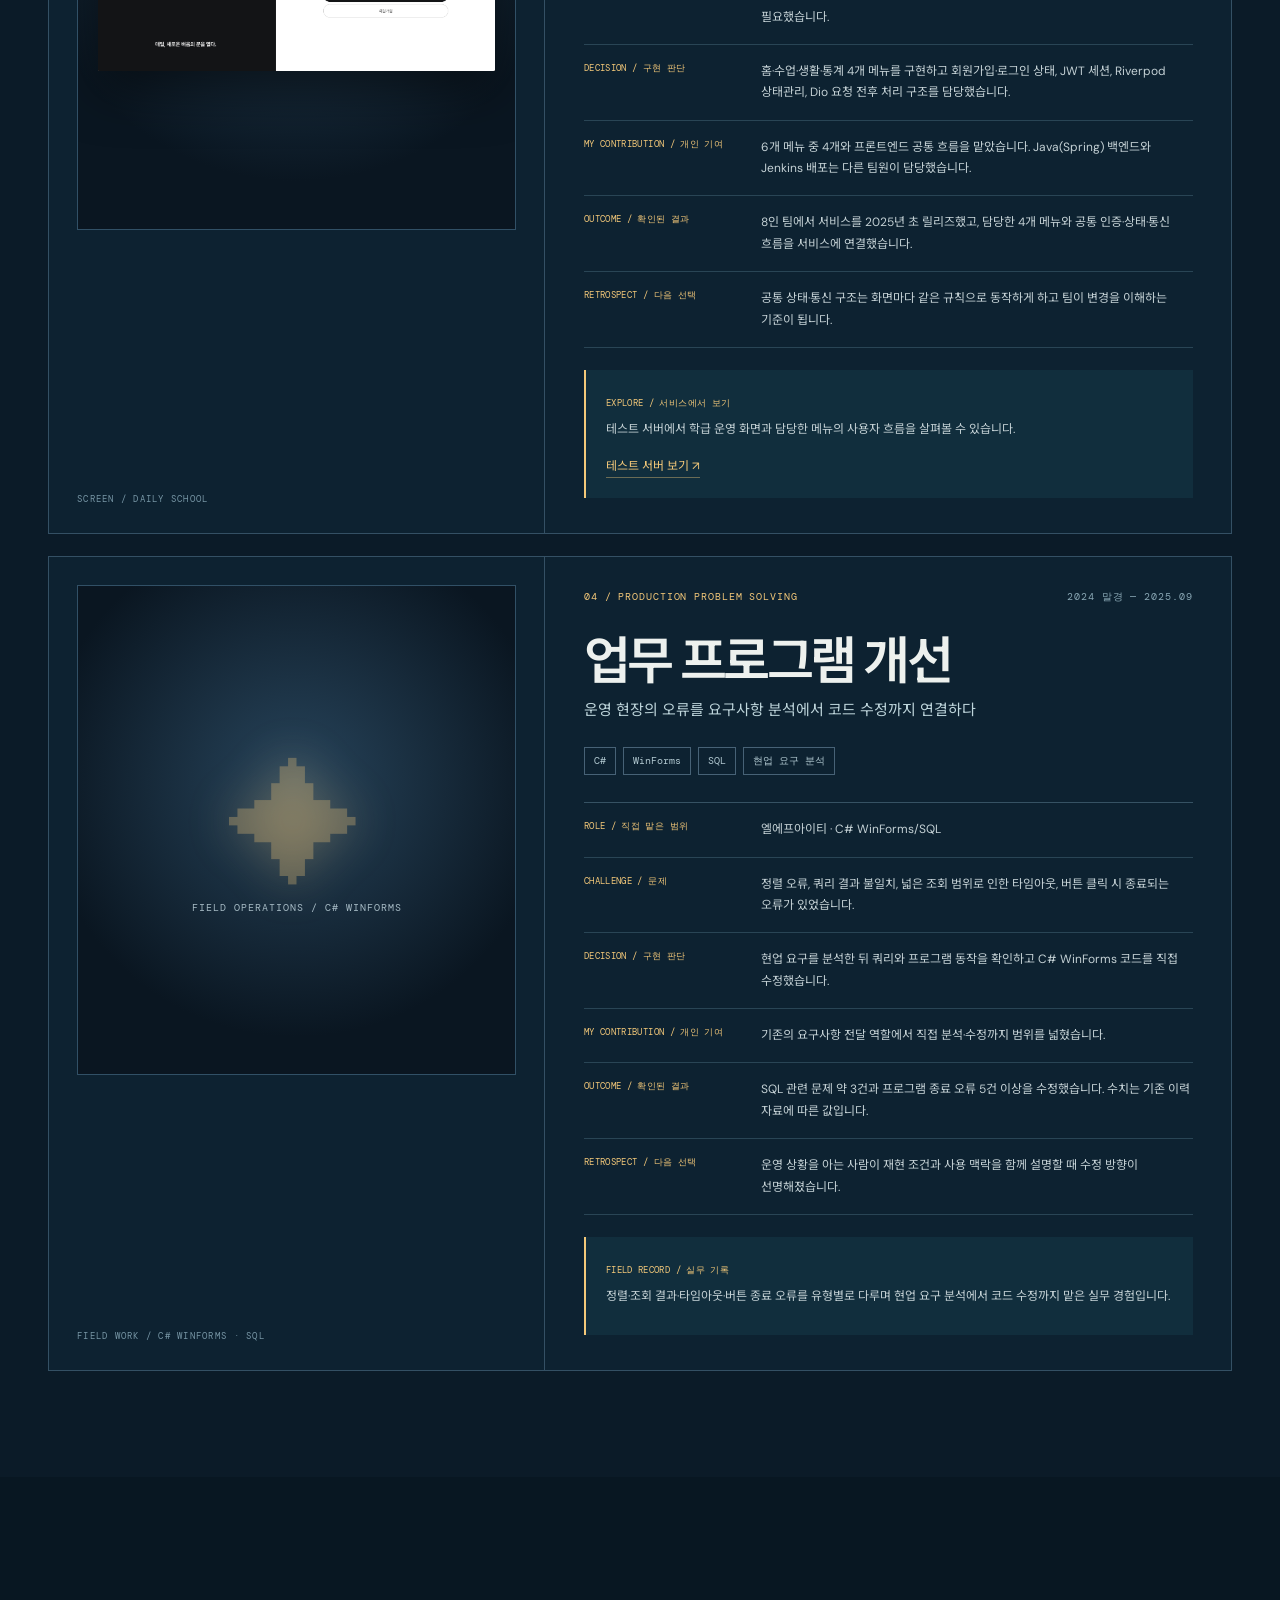
==== commit 1badd3af: "Keep voyage notes clear of passing planets" ====
--- a/index.html
+++ b/index.html
@@ -13,12 +13,12 @@
   <link rel="stylesheet" href="assets/css/site.css">
   <link rel="stylesheet" href="assets/css/motion.css">
   <link rel="stylesheet" href="assets/css/tetrahedron.css">
-  <link rel="stylesheet" href="assets/css/voyage.css?v=3">
+  <link rel="stylesheet" href="assets/css/voyage.css?v=4">
   <script src="assets/js/data/projects.js" defer></script>
   <script src="assets/js/components/dom.js" defer></script>
   <script src="assets/js/components/project-card.js" defer></script>
   <script src="assets/js/pages/home.js" defer></script>
-  <script src="assets/js/animations/voyage.js?v=3" defer></script>
+  <script src="assets/js/animations/voyage.js?v=4" defer></script>
   <script src="assets/js/animations/reveal.js" defer></script>
   <script src="assets/js/animations/counters.js" defer></script>
   <script src="assets/js/animations/constellation.js" defer></script>
--- a/assets/css/voyage.css
+++ b/assets/css/voyage.css
@@ -30,6 +30,7 @@
 .voyage-title em,.voyage-finale em{font-style:normal;color:#f3c879}
 .voyage-opening-copy{font-size:clamp(13px,1.25vw,17px);line-height:1.9;color:#b7cbd2}
 .voyage-record{position:absolute;z-index:5;left:clamp(24px,6vw,100px);top:54%;width:min(355px,35vw);padding:20px 23px 18px;border-left:2px solid #f3c879;background:linear-gradient(90deg,#071824e8,#0718248a 75%,transparent);backdrop-filter:blur(6px);opacity:var(--record-opacity,0);transform:translateY(calc((1 - var(--record-opacity,0))*18px));pointer-events:none}
+.voyage-stage.is-planet-left .voyage-record{left:auto;right:clamp(24px,6vw,100px);border-left:0;border-right:2px solid #f3c879;background:linear-gradient(270deg,#071824e8,#0718248a 75%,transparent);text-align:right}
 .voyage-record.is-available{pointer-events:auto}
 .voyage-record>span{display:block;font:10px var(--mono);letter-spacing:.12em;color:#f3c879}
 .voyage-record strong{display:block;font:600 clamp(27px,2.5vw,41px) var(--display);letter-spacing:-.06em;margin:10px 0}
@@ -41,6 +42,6 @@
 .voyage-cockpit{position:absolute;z-index:8;left:0;right:0;bottom:0;height:155px;display:flex;align-items:end;justify-content:center;pointer-events:none;opacity:.88}.voyage-cockpit-left,.voyage-cockpit-right{height:142px;flex:1;background:linear-gradient(#46647850,#081824ee 29%,#030c15);border-top:2px solid #a4c3d280}.voyage-cockpit-left{clip-path:polygon(0 0,92% 48%,100% 100%,0 100%)}.voyage-cockpit-right{clip-path:polygon(8% 48%,100% 0,100% 100%,0 100%)}.voyage-cockpit-center{width:min(300px,26vw);height:105px;background:linear-gradient(#0f3041,#04121f);border:1px solid #7096a77d;border-bottom:0;clip-path:polygon(12% 0,88% 0,100% 100%,0 100%);display:flex;flex-direction:column;align-items:center;justify-content:center;gap:2px;color:#f3c879}.voyage-cockpit-center>span{font-size:23px;line-height:1}.voyage-cockpit-center small{font:9px var(--mono);letter-spacing:.14em;color:#a8c0c8}
 .voyage-bottom{position:absolute;z-index:10;left:clamp(24px,5vw,76px);right:clamp(24px,5vw,76px);bottom:110px;display:flex;align-items:center;gap:18px;font:11px var(--mono);color:#e9d3a3}.voyage-year,.voyage-count{min-width:66px}.voyage-count{text-align:right}.voyage-progress{height:2px;background:#87a8ba55;flex:1;position:relative}.voyage-progress>span{display:block;width:0;height:100%;background:#f3c879;box-shadow:0 0 12px #f3c879}
 .voyage-scroll-hint{position:absolute;z-index:9;left:50%;bottom:17px;transform:translateX(-50%);margin:0;font:9px var(--mono);letter-spacing:.2em;color:#98b2bc;white-space:nowrap}.voyage-scroll-hint span{color:#f3c879;margin-left:9px}
-@media(max-width:760px){.voyage-stage{min-height:0}.voyage-top{top:83px;left:19px;right:19px;font-size:8px;letter-spacing:.05em}.voyage-opening{top:39%}.voyage-title{font-size:clamp(38px,10vw,62px)}.voyage-opening-copy{font-size:12px}.voyage-planet{width:160px}.voyage-record{left:18px;top:auto;bottom:155px;width:min(330px,calc(100vw - 36px));padding:13px 17px}.voyage-record strong{font-size:25px;margin:6px 0}.voyage-record p{font-size:11px;margin-bottom:9px}.voyage-finale{top:42%}.voyage-finale strong{font-size:clamp(37px,9vw,57px)}.voyage-cockpit{height:105px}.voyage-cockpit-left,.voyage-cockpit-right{height:96px}.voyage-cockpit-center{height:73px;width:28vw}.voyage-cockpit-center small{display:none}.voyage-bottom{left:18px;right:18px;bottom:78px;gap:9px;font-size:9px}.voyage-year,.voyage-count{min-width:50px}.voyage-scroll-hint{bottom:14px;font-size:8px}}
+@media(max-width:760px){.voyage-stage{min-height:0}.voyage-top{top:83px;left:19px;right:19px;font-size:8px;letter-spacing:.05em}.voyage-opening{top:39%}.voyage-title{font-size:clamp(38px,10vw,62px)}.voyage-opening-copy{font-size:12px}.voyage-planet{width:160px}.voyage-record,.voyage-stage.is-planet-left .voyage-record{left:18px;right:auto;top:auto;bottom:155px;width:min(330px,calc(100vw - 36px));padding:13px 17px;border-right:0;border-left:2px solid #f3c879;background:linear-gradient(90deg,#071824e8,#0718248a 75%,transparent);text-align:left}.voyage-record strong{font-size:25px;margin:6px 0}.voyage-record p{font-size:11px;margin-bottom:9px}.voyage-finale{top:42%}.voyage-finale strong{font-size:clamp(37px,9vw,57px)}.voyage-cockpit{height:105px}.voyage-cockpit-left,.voyage-cockpit-right{height:96px}.voyage-cockpit-center{height:73px;width:28vw}.voyage-cockpit-center small{display:none}.voyage-bottom{left:18px;right:18px;bottom:78px;gap:9px;font-size:9px}.voyage-year,.voyage-count{min-width:50px}.voyage-scroll-hint{bottom:14px;font-size:8px}}
 @media(max-height:630px){.voyage-opening{top:40%}.voyage-record{top:44%}.voyage-cockpit{height:95px}.voyage-cockpit-left,.voyage-cockpit-right{height:85px}.voyage-cockpit-center{height:70px}.voyage-bottom{bottom:72px}}
 @media(prefers-reduced-motion:reduce){.time-voyage{height:100svh;min-height:620px}.voyage-planet,.voyage-starfield,.voyage-vanishing-point{display:none}.voyage-opening{opacity:1!important}.voyage-record,.voyage-finale{display:none}.voyage-scroll-hint{display:none}.voyage-progress>span{width:100%!important}}
